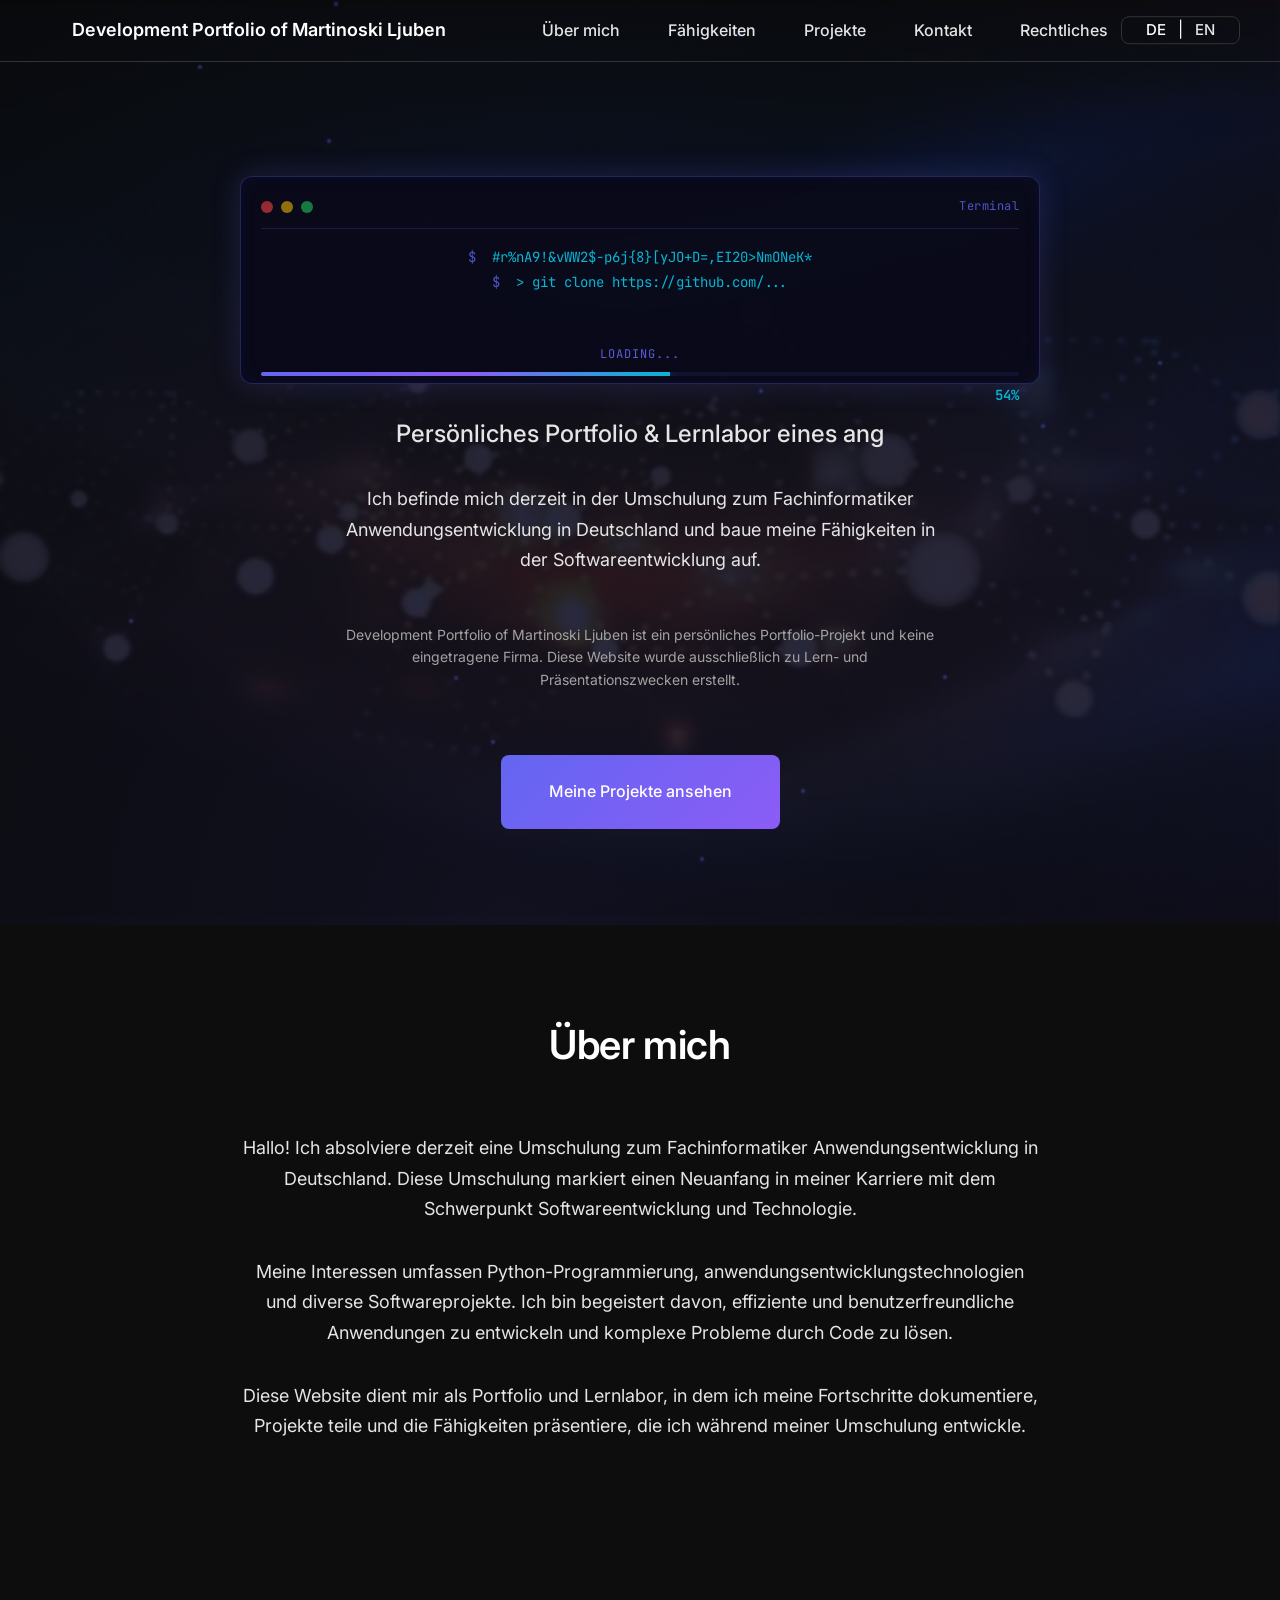
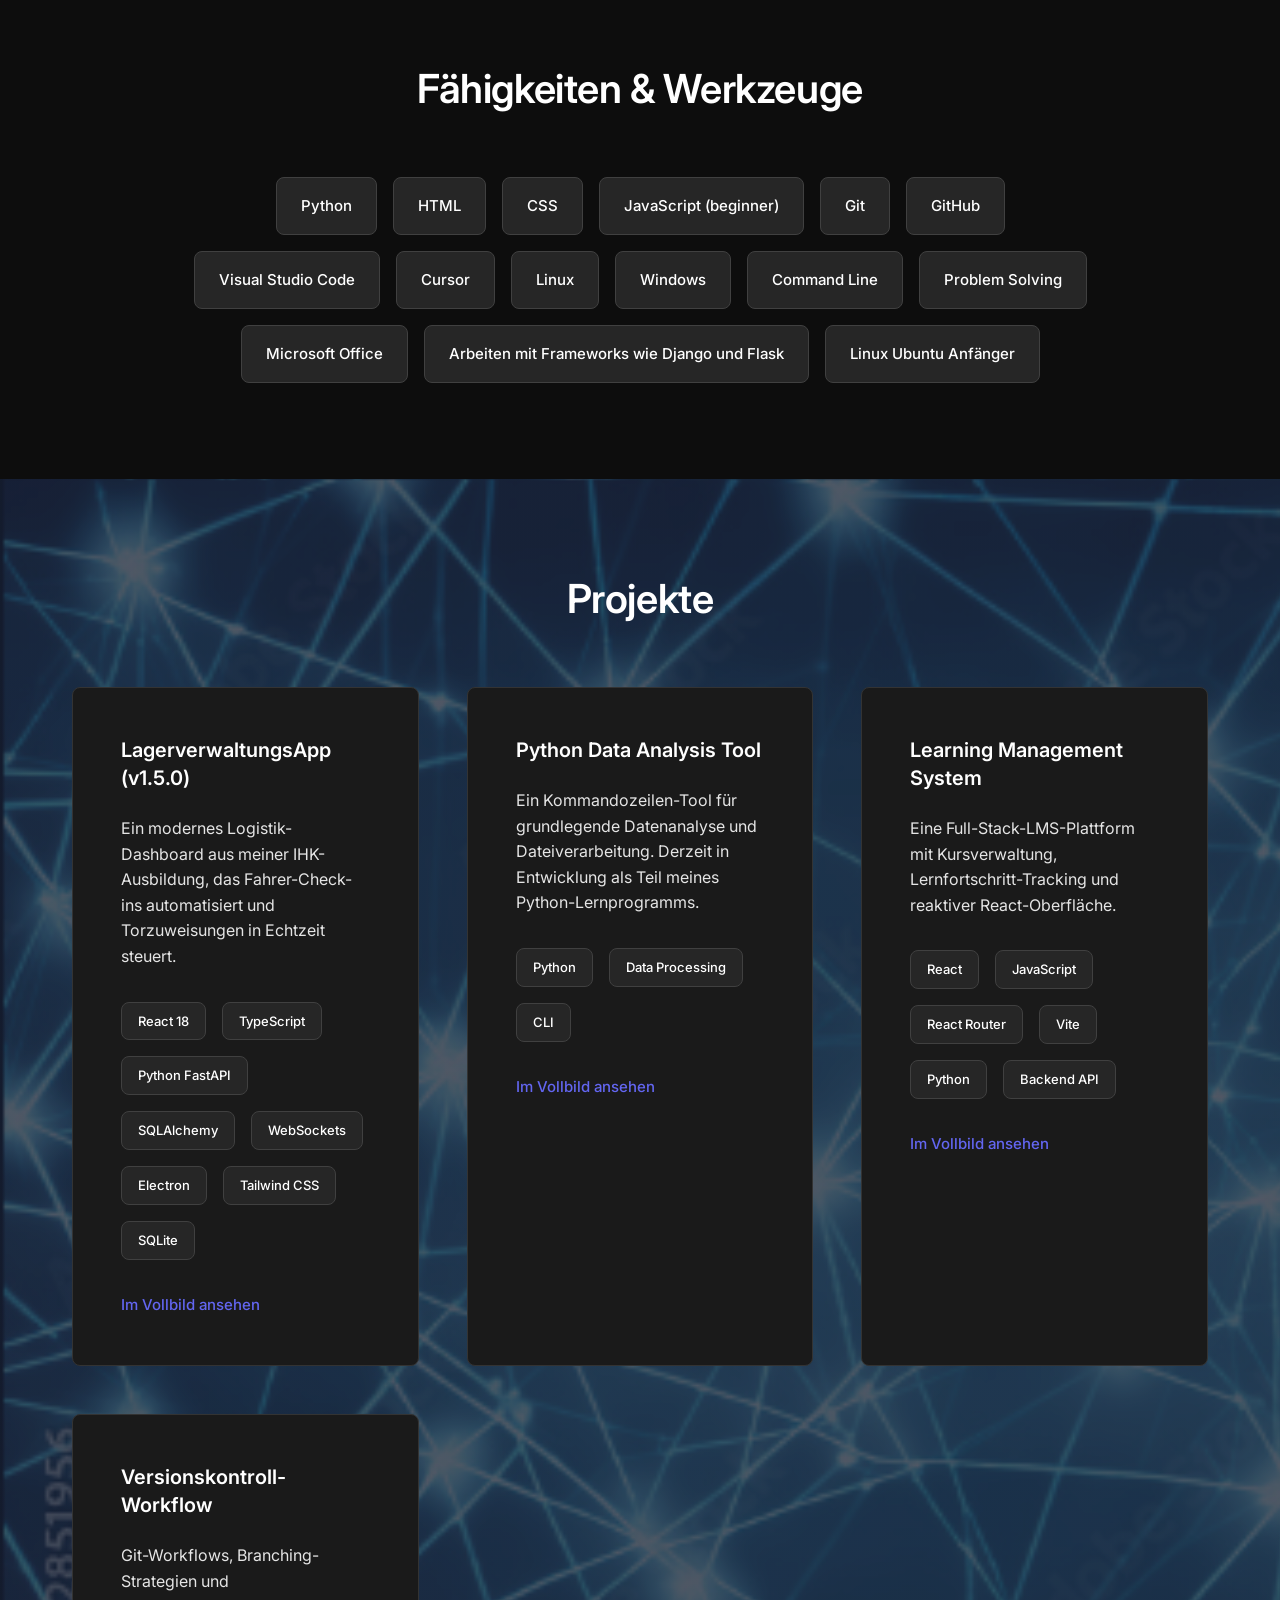
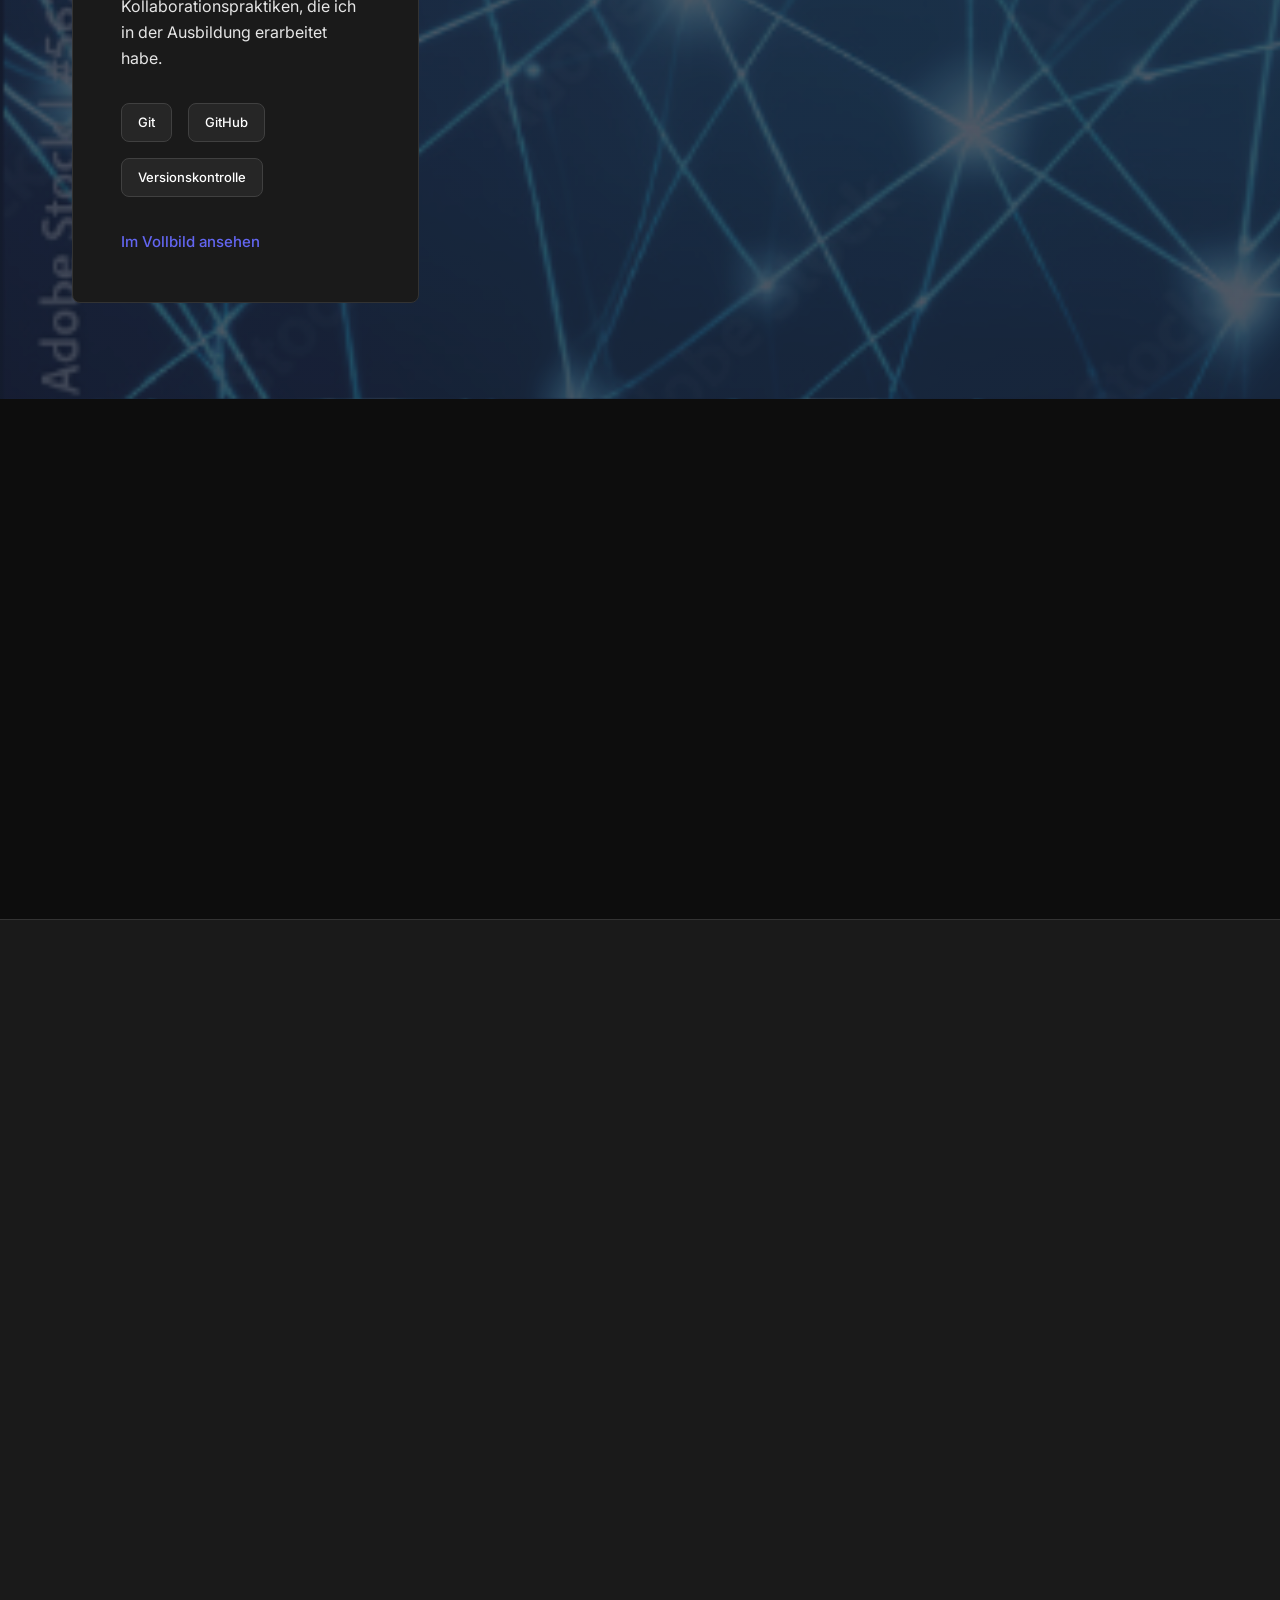
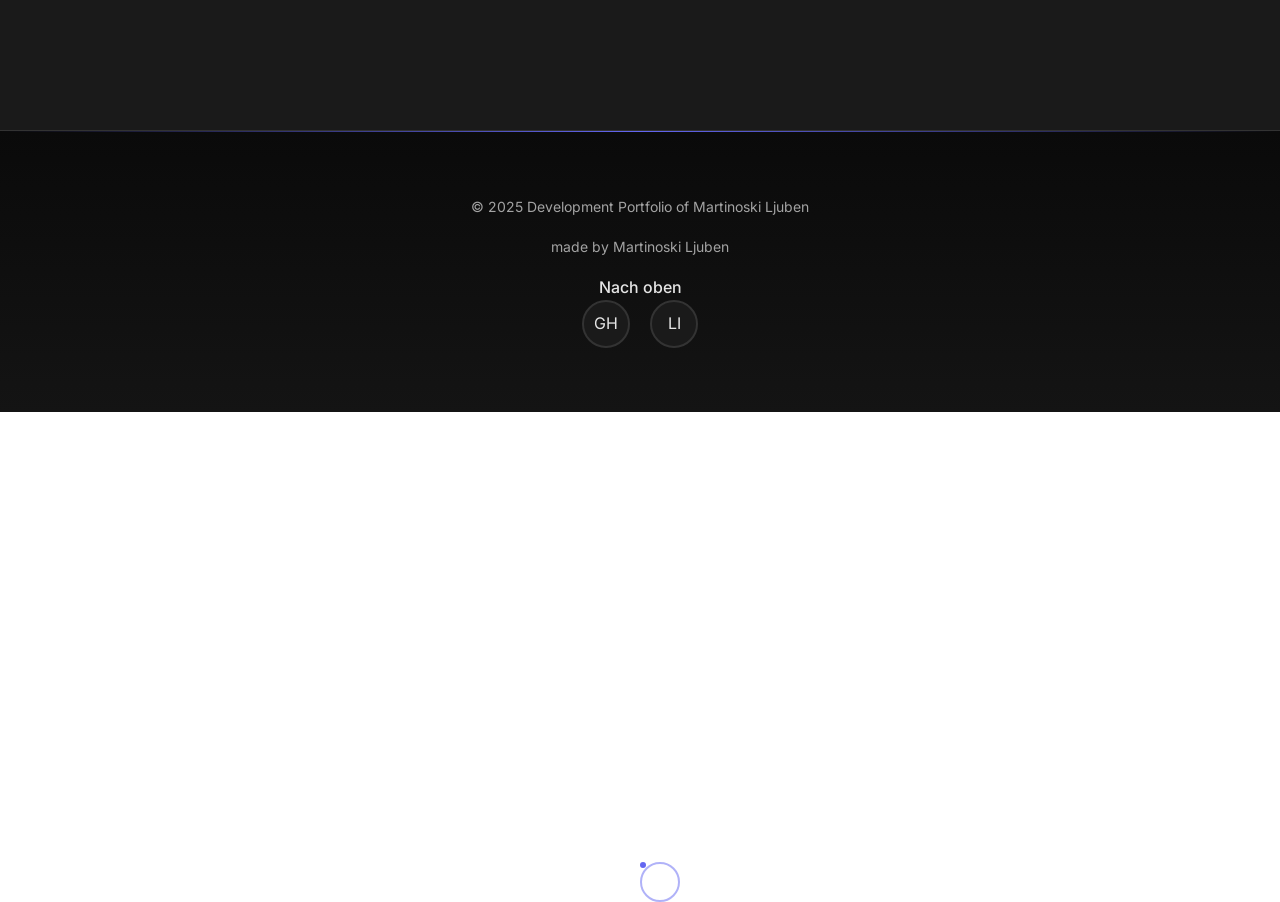
==== index.html @ 200f0906 "hacking anuimation" ====
<!DOCTYPE html>
<html lang="de">
<head>
    <meta charset="UTF-8">
    <meta name="viewport" content="width=device-width, initial-scale=1.0, maximum-scale=5.0, user-scalable=yes">
    <meta name="mobile-web-app-capable" content="yes">
    <meta name="apple-mobile-web-app-capable" content="yes">
    <meta name="apple-mobile-web-app-status-bar-style" content="black-translucent">
    <meta name="theme-color" content="#0d0d0d">
    <title>AnwendungsEntwicklung von lRam</title>
    <!-- Google Fonts -->
    <link rel="preconnect" href="https://fonts.googleapis.com">
    <link rel="preconnect" href="https://fonts.gstatic.com" crossorigin>
    <link href="https://fonts.googleapis.com/css2?family=Inter:wght@400;500;600;700&family=JetBrains+Mono:wght@400;500;600;700&display=swap" rel="stylesheet">
    <!-- Prism.js for syntax highlighting -->
    <link rel="stylesheet" href="https://cdnjs.cloudflare.com/ajax/libs/prism/1.29.0/themes/prism-tomorrow.min.css">
    <link rel="stylesheet" href="styles.css">
    <link rel="preload" href="assets/hero-bg.jpg.png" as="image">
    <link rel="dns-prefetch" href="//github.com">
</head>
<body>
    <div class="page-loader">
        <div class="loader-content">
            <div class="loader-spinner"></div>
            <p>Loading...</p>
        </div>
    </div>

    <header>
        <nav class="navbar">
            <div class="nav-container">
                <a href="#hero" class="nav-logo">Development Portfolio of Martinoski Ljuben</a>
                <div class="nav-right">
                    <div class="lang-toggle">
                        <span class="lang-link active">DE</span> |
                        <a href="index-en.html" class="lang-link">EN</a>
                    </div>
                </div>
                <ul class="nav-menu">
                    <li><a href="#about">Über mich</a></li>
                    <li><a href="#skills">Fähigkeiten</a></li>
                    <li><a href="#projects">Projekte</a></li>
                    <li><a href="#contact">Kontakt</a></li>
                    <li><a href="#privacy">Rechtliches</a></li>
                </ul>
            </div>
        </nav>
    </header>

    <main>
        <!-- Hero section start -->
        <section id="hero" class="hero">
            <div class="hero-container">
                <div class="hero-content">
                    <div class="hero-title-wrapper">
                        <div class="terminal-overlay">
                            <div class="terminal-header">
                                <span class="terminal-dot"></span>
                                <span class="terminal-dot"></span>
                                <span class="terminal-dot"></span>
                                <span class="terminal-title">Terminal</span>
                            </div>
                            <div class="terminal-content">
                                <div class="terminal-line"></div>
                                <div class="terminal-line"></div>
                                <div class="terminal-line"></div>
                            </div>
                            <div class="terminal-progress">
                                <div class="progress-label">Loading...</div>
                                <div class="progress-bar">
                                    <div class="progress-fill"></div>
                                </div>
                                <div class="progress-percent">0%</div>
                            </div>
                        </div>
                        <h1 class="hero-title">Anwendungsentwicklung von lRam</h1>
                    </div>
                    <p class="hero-subtitle">Persönliches Portfolio & Lernlabor eines angehenden Softwareentwicklers</p>
                    <p class="hero-description">
                        Ich befinde mich derzeit in der Umschulung zum Fachinformatiker Anwendungsentwicklung in Deutschland
                        und baue meine Fähigkeiten in der Softwareentwicklung auf.
                    </p>
                    <p class="hero-disclaimer">Development Portfolio of Martinoski Ljuben ist ein persönliches Portfolio-Projekt und keine eingetragene Firma. Diese Website wurde ausschließlich zu Lern- und Präsentationszwecken erstellt.</p>
                    <div class="hero-actions">
                        <a href="#projects" class="hero-button hero-button-primary">Meine Projekte ansehen</a>
                    </div>
                </div>
            </div>
        </section>
        <!-- Hero section end -->

        <!-- About section start -->
        <section id="about" class="section animate-on-scroll">
            <div class="container">
                <h2 class="section-title">Über mich</h2>
                <div class="about-content">
                    <p>
                        Hallo! Ich absolviere derzeit eine Umschulung zum Fachinformatiker Anwendungsentwicklung in Deutschland. Diese Umschulung markiert einen Neuanfang in meiner Karriere mit dem Schwerpunkt Softwareentwicklung und Technologie.
                    </p>
                    <p>
                        Meine Interessen umfassen Python-Programmierung, anwendungsentwicklungstechnologien und diverse Softwareprojekte. Ich bin begeistert davon, effiziente und benutzerfreundliche Anwendungen zu entwickeln und komplexe Probleme durch Code zu lösen.
                    </p>
                    <p>
                        Diese Website dient mir als Portfolio und Lernlabor, in dem ich meine Fortschritte dokumentiere, Projekte teile und die Fähigkeiten präsentiere, die ich während meiner Umschulung entwickle.
                    </p>
                </div>
            </div>
        </section>
        <!-- About section end -->

        <!-- Skills section start -->
        <section id="skills" class="section animate-on-scroll">
            <div class="container">
                <h2 class="section-title">Fähigkeiten & Werkzeuge</h2>
                <div class="skills-grid stagger-children">
                    <span class="skill-tag">Python</span>
                    <span class="skill-tag">HTML</span>
                    <span class="skill-tag">CSS</span>
                    <span class="skill-tag">JavaScript (beginner)</span>
                    <span class="skill-tag">Git</span>
                    <span class="skill-tag">GitHub</span>
                    <span class="skill-tag">Visual Studio Code</span>
                    <span class="skill-tag">Cursor</span>
                    <span class="skill-tag">Linux</span>
                    <span class="skill-tag">Windows</span>
                    <span class="skill-tag">Command Line</span>
                    <span class="skill-tag">Problem Solving</span>
                    <span class="skill-tag">Microsoft Office</span>
                    <span class="skill-tag">Arbeiten mit Frameworks wie Django und Flask</span>
                    <span class="skill-tag">Linux Ubuntu Anfänger</span>
                 </div>
            </div>
        </section>
        <!-- Skills section end -->

        <!-- Projects section start -->
        <section id="projects" class="section animate-on-scroll">
            <div class="container">
                <h2 class="section-title">Projekte</h2>
                <div class="projects-grid stagger-children">
                    <div class="project-card" data-modal-target="warehouse-modal">
                        <h3 class="project-title">LagerverwaltungsApp (v1.5.0)</h3>
                        <p class="project-description">
                            Ein modernes Logistik-Dashboard aus meiner IHK-Ausbildung, das Fahrer-Check-ins automatisiert und Torzuweisungen in Echtzeit steuert.
                        </p>
                        <div class="project-tags">
                            <span class="project-tag">React 18</span>
                            <span class="project-tag">TypeScript</span>
                            <span class="project-tag">Python FastAPI</span>
                            <span class="project-tag">SQLAlchemy</span>
                            <span class="project-tag">WebSockets</span>
                            <span class="project-tag">Electron</span>
                            <span class="project-tag">Tailwind CSS</span>
                            <span class="project-tag">SQLite</span>
                        </div>
                        <a href="#" class="project-link">Im Vollbild ansehen</a>
                    </div>

                    <div class="project-card" data-modal-target="python-data-analysis-tool-modal">
                        <h3 class="project-title">Python Data Analysis Tool</h3>
                        <p class="project-description">
                            Ein Kommandozeilen-Tool für grundlegende Datenanalyse und Dateiverarbeitung. Derzeit in Entwicklung
                            als Teil meines Python-Lernprogramms.
                        </p>
                        <div class="project-tags">
                            <span class="project-tag">Python</span>
                            <span class="project-tag">Data Processing</span>
                            <span class="project-tag">CLI</span>
                        </div>
                        <a href="#" class="project-link">Im Vollbild ansehen</a>
                    </div>

                    <div class="project-card" data-modal-target="lms-modal">
                        <h3 class="project-title">Learning Management System</h3>
                        <p class="project-description">
                            Eine Full-Stack-LMS-Plattform mit Kursverwaltung, Lernfortschritt-Tracking und reaktiver React-Oberfläche.
                        </p>
                        <div class="project-tags">
                            <span class="project-tag">React</span>
                            <span class="project-tag">JavaScript</span>
                            <span class="project-tag">React Router</span>
                            <span class="project-tag">Vite</span>
                            <span class="project-tag">Python</span>
                            <span class="project-tag">Backend API</span>
                        </div>
                        <a href="#" class="project-link">Im Vollbild ansehen</a>
                    </div>

                    <div class="project-card" data-modal-target="version-control-modal">
                        <h3 class="project-title">Versionskontroll-Workflow</h3>
                        <p class="project-description">
                            Git-Workflows, Branching-Strategien und Kollaborationspraktiken, die ich in der Ausbildung erarbeitet habe.
                        </p>
                        <div class="project-tags">
                            <span class="project-tag">Git</span>
                            <span class="project-tag">GitHub</span>
                            <span class="project-tag">Versionskontrolle</span>
                        </div>
                        <a href="#" class="project-link">Im Vollbild ansehen</a>
                    </div>

                    <!-- COPY THIS BLOCK to add more projects -->
                    <!--
                    <div class="project-card" data-modal-target="[modal-id]">
                        <h3 class="project-title">[Project Name]</h3>
                        <p class="project-description">
                            [Project description - 2-3 sentences about what it does and technologies used]
                        </p>
                        <div class="project-tags">
                            <span class="project-tag">[Tech 1]</span>
                            <span class="project-tag">[Tech 2]</span>
                            <span class="project-tag">[Tech 3]</span>
                        </div>
                        <a href="#" class="project-link">Im Vollbild ansehen</a>
                    </div>
                    -->
            </div>
        </section>
        <!-- Projects section end -->

        <!-- Contact section start -->
        <section id="contact" class="section animate-on-scroll">
            <div class="container">
                <h2 class="section-title">Kontakt</h2>
                <div class="contact-content">
                    <p>Wenn Sie sich vernetzen möchten, zögern Sie nicht, Kontakt aufzunehmen. Ich bin immer daran interessiert, von anderen zu lernen und Wissen zu teilen.</p>
                    <div class="contact-links">
                        <a href="mailto:lRam.software.novum-initium@outlook.de" class="contact-link">E-Mail</a>
                        <span class="contact-link">LinkedIn (bald verfügbar)</span>
                        <a href="https://github.com/ljuben-martinoski" class="contact-link" target="_blank" rel="noopener noreferrer">GitHub</a>
                    </div>
                </div>
            </div>
        </section>
        <!-- Contact section end -->

        <!-- Privacy Notice section start -->
        <section id="privacy" class="section privacy-section animate-on-scroll">
            <div class="container">
                <h2 class="section-title">Datenschutz & Rechtliches</h2>
                <div class="privacy-content">
                    <div class="privacy-notice">
                        <p>
                            <strong>Diese Website ist rein privat und dient ausschließlich Bildungs- und Portfoliuzwecken.</strong>
                        </p>
                        <p>
                            Ich befinde mich in der Umschulung zum Fachinformatiker Anwendungsentwicklung und stelle hier
                            meine Lernfortschritte und Projekte vor. Es werden keine gewerblichen Dienstleistungen angeboten,
                            keine entgeltlichen Verträge geschlossen und keine kommerziellen Aktivitäten durchgeführt.
                        </p>
                        <p>
                            <strong>Kontakt:</strong> Bei Fragen oder Interesse an einem Austausch erreichen Sie mich per E-Mail:
                            <a href="mailto:lRam.software.novum-initium@outlook.de">lRam.software.novum-initium@outlook.de</a>
                        </p>
                        <p>
                            <em>Diese Website ist ein privates, nicht-kommerzielles Portfolio, 
                                das im Rahmen meiner Umschulung zum IT-Spezialisten für Anwendungsentwicklung entstanden ist. 
                                Sie bietet keine kostenpflichtigen Dienstleistungen oder kommerzielle Aktivitäten an.</em>
                        </p>
                    </div>
                </div>
            </div>
        </section>
        <!-- Privacy Notice section end -->
    </main>

    <footer class="footer">
        <div class="container">
            <p>&copy; 2025 Development Portfolio of Martinoski Ljuben</p>
            <p>made by Martinoski Ljuben</p>
            <a href="#hero" class="footer-link">Nach oben</a>
            <div class="footer-social">
                <a href="https://github.com/ljuben-martinoski" class="social-icon" target="_blank" rel="noopener noreferrer">GH</a>
                <span class="social-icon">LI</span>
            </div>
        </div>
    </footer>

    <!-- Project Modal -->
    <div id="lms-modal" class="project-modal">
        <div class="modal-overlay" onclick="closeProjectModal('lms-modal')" ontouchstart="" style="touch-action: manipulation;"></div>
        <div class="modal-content">
            <button class="modal-close" onclick="closeProjectModal('lms-modal')">&times;</button>
            <div class="modal-body">
                <div class="modal-info">
                    <h2 class="modal-title">Learning Management System</h2>
                    <p class="modal-subtitle">
                        Vollständige LMS-Webanwendung mit sicherer Authentifizierung, Kursverwaltung und Lernfortschritts-Tracking.
                    </p>
                    <div class="modal-section">
                        <h4 class="modal-section-title">Funktionen</h4>
                        <ul class="modal-list">
                            <li>Sichere Registrierung/Anmeldung und Rollen für Lernende & Lehrkräfte</li>
                            <li>Kurs- und Lektionenverwaltung mit Upload von PDFs & Videos</li>
                            <li>Lernfortschritt, Notenübersicht und Profil-Einstellungen</li>
                        </ul>
                    </div>
                    <div class="modal-section">
                        <h4 class="modal-section-title">Technologie-Stack</h4>
                        <ul class="modal-list">
                            <li>Frontend: React + Vite, React Router</li>
                            <li>Backend: Python Flask API mit SQLite</li>
                            <li>Lokale Entwicklung: Frontend auf Port 5173, Backend auf Port 8000</li>
                        </ul>
                    </div>
                    <div class="modal-section">
                        <h4 class="modal-section-title">Stärken</h4>
                        <ul class="modal-list">
                            <li>Klare Trennung von Frontend/Backend für einfaches Debugging</li>
                            <li>Auth-Flow mit Login, Rollen, Profilbearbeitung</li>
                            <li>Responsives UI für Desktop und Tablet</li>
                        </ul>
                    </div>
                    <div class="modal-pills">
                        <span class="project-tag">React</span>
                        <span class="project-tag">JavaScript</span>
                        <span class="project-tag">React Router</span>
                        <span class="project-tag">Vite</span>
                        <span class="project-tag">Python</span>
                        <span class="project-tag">Backend API</span>
                    </div>
                </div>
                <div class="modal-media">
                    <div class="project-gallery" id="lms-gallery">
                        <img src="assets/lms/dashboard.png" alt="LMS Dashboard" onclick="openImageLightbox(this.src, this.alt)" onerror="handleImageError(this)" title="Dashboard mit Willkommensnachricht und Kursübersicht - Klicken zum Vergrößern">
                        <img src="assets/lms/explore-courses.png" alt="Kurse erkunden" onclick="openImageLightbox(this.src, this.alt)" onerror="handleImageError(this)" title="Kurse erkunden Seite mit Filter- und Suchfunktion - Klicken zum Vergrößern">
                        <img src="assets/lms/profile-settings.png" alt="Profil & Einstellungen" onclick="openImageLightbox(this.src, this.alt)" onerror="handleImageError(this)" title="Profil und Einstellungen Seite - Klicken zum Vergrößern">
                        <img src="assets/lms/grades.png" alt="Meine Noten" onclick="openImageLightbox(this.src, this.alt)" onerror="handleImageError(this)" title="Notenübersicht mit Gesamtdurchschnitt und detaillierter Tabelle - Klicken zum Vergrößern">
                        <img src="assets/lms/user-profile.png" alt="Benutzerprofil" onclick="openImageLightbox(this.src, this.alt)" onerror="handleImageError(this)" title="Benutzerprofil Bearbeitung - Klicken zum Vergrößern">
                        <img src="assets/lms/package-json.png" alt="Package.json" onclick="openImageLightbox(this.src, this.alt)" onerror="handleImageError(this)" title="Projekt-Konfiguration mit React und Vite - Klicken zum Vergrößern">
                        <img src="assets/lms/python-auth.png" alt="Python Authentifizierung" onclick="openImageLightbox(this.src, this.alt)" onerror="handleImageError(this)" title="Backend Authentifizierungs-Code - Klicken zum Vergrößern">
                    </div>
                    <div class="image-error-message" id="image-error-msg" style="display: none;">
                        <p><strong>Hinweis: Bilder werden geladen...</strong></p>
                        <p>Stellen Sie sicher, dass die Bilder im Ordner <code>assets/lms/</code> vorhanden sind:</p>
                        <ul style="list-style: none; padding: 0; margin-top: 1rem;">
                            <li>• dashboard.png</li>
                            <li>• explore-courses.png</li>
                            <li>• profile-settings.png</li>
                            <li>• grades.png</li>
                            <li>• user-profile.png</li>
                            <li>• package-json.png</li>
                            <li>• python-auth.png</li>
                        </ul>
                    </div>
                </div>
            </div>
        </div>
    </div>

    <!-- Warehouse Management System Modal -->
    <div id="warehouse-modal" class="project-modal">
        <div class="modal-overlay" onclick="closeProjectModal('warehouse-modal')" ontouchstart="" style="touch-action: manipulation;"></div>
        <div class="modal-content">
            <button class="modal-close" onclick="closeProjectModal('warehouse-modal')">&times;</button>
            <div class="modal-body">
                <div class="modal-info">
                    <h2 class="modal-title">LagerverwaltungsApp (v1.5.0)</h2>
                    <p class="modal-subtitle">
                        Echtzeit-Torverwaltung für Lager mit Fahrer-Self-Service-Portal und Operator-Dashboard.
                    </p>
                    <div class="modal-section">
                        <h4 class="modal-section-title">Hauptfunktionen</h4>
                        <ul class="modal-list">
                            <li>Fahrerportal für Check-ins (mehrsprachig, Referenznummern)</li>
                            <li>Live-Dashboard mit Drag-and-Drop-Torzuweisung</li>
                            <li>Automatische Torvergabe und Status-Tracking</li>
                            <li>Strenge Validierung reduziert Eingabefehler</li>
                        </ul>
                    </div>
                    <div class="modal-section">
                        <h4 class="modal-section-title">Technischer Stack</h4>
                        <ul class="modal-list">
                            <li>Backend: Python FastAPI, SQLAlchemy, WebSockets, SQLite</li>
                            <li>Frontend: React 18 + TypeScript + Vite, Tailwind CSS, Zustand</li>
                            <li>Desktop: Electron-Wrapper für portable Windows Builds</li>
                        </ul>
                    </div>
                    <div class="modal-section">
                        <h4 class="modal-section-title">Ergebnisse</h4>
                        <ul class="modal-list">
                            <li>Check-in-Zeit von 2–3 Minuten auf &lt;1 Minute reduziert</li>
                            <li>DSGVO-konform mit minimaler Datenspeicherung</li>
                            <li>Offline-fähige lokale Bereitstellung, kein Cloud-Zwang</li>
                            <li>Einsatzbereit und braucht noch testing ins Feld</li>
                        </ul>
                    </div>
                    <div class="modal-pills">
                        <span class="project-tag">React 18</span>
                        <span class="project-tag">TypeScript</span>
                        <span class="project-tag">Python FastAPI</span>
                        <span class="project-tag">SQLAlchemy</span>
                        <span class="project-tag">WebSockets</span>
                        <span class="project-tag">Electron</span>
                        <span class="project-tag">Tailwind CSS</span>
                        <span class="project-tag">SQLite</span>
                    </div>
                </div>
                <div class="modal-media">
                    <div class="project-gallery" id="warehouse-gallery">
                        <img src="assets/warehouse/backend-main.png" alt="Backend Main" onclick="openImageLightbox(this.src, this.alt)" onerror="handleImageError(this)" title="Backend-Hauptansicht mit FastAPI und SQLAlchemy - Klicken zum Vergrößern">
                        <img src="assets/warehouse/driver-portal.png" alt="Fahrer-Self-Service-Portal" onclick="openImageLightbox(this.src, this.alt)" onerror="handleImageError(this)" title="Mehrsprachiges Fahrer-Portal für Check-ins - Klicken zum Vergrößern">
                        <img src="assets/warehouse/service-worker.png" alt="Service Worker" onclick="openImageLightbox(this.src, this.alt)" onerror="handleImageError(this)" title="Offline-fähiger Service Worker für lokale Bereitstellung - Klicken zum Vergrößern">
                    </div>
                    <div class="image-error-message" id="warehouse-error-msg" style="display: none;">
                        <p><strong>Hinweis: Bilder werden geladen...</strong></p>
                        <p>Stellen Sie sicher, dass die Bilder im Ordner <code>assets/warehouse/</code> vorhanden sind:</p>
                        <ul style="list-style: none; padding: 0; margin-top: 1rem;">
                            <li>• backend-main.png</li>
                            <li>• driver-portal.png</li>
                            <li>• service-worker.png</li>
                        </ul>
                    </div>
                </div>
            </div>
        </div>
    </div>

    <!-- Python Data Analysis Tool Modal -->
    <div id="python-data-analysis-tool-modal" class="project-modal">
        <div class="modal-overlay" onclick="closeProjectModal('python-data-analysis-tool-modal')" ontouchstart=""></div>
        <div class="modal-content">
            <button class="modal-close" onclick="closeProjectModal('python-data-analysis-tool-modal')">&times;</button>
            <h2 class="modal-title">Python Data Analysis Tool</h2>
            <div class="coming-soon-content">
                <div style="text-align: center; padding: 3rem 1rem;">
                    <div style="font-size: 4rem; margin-bottom: 1rem;">🚀</div>
                    <h3 style="color: var(--text-primary); margin-bottom: 1rem;">Demnächst verfügbar!</h3>
                    <p style="color: var(--text-secondary); font-size: 1.1rem; line-height: 1.6;">
                        Dieses Projekt befindet sich derzeit in Entwicklung im Rahmen meines Python-Lernprogramms.
                        Schauen Sie bald wieder vorbei für Updates und Demos!
                    </p>
                </div>
            </div>
        </div>
    </div>

    <!-- Version Control Workflow Modal -->
    <div id="version-control-modal" class="project-modal">
        <div class="modal-overlay" onclick="closeProjectModal('version-control-modal')" ontouchstart=""></div>
        <div class="modal-content">
            <button class="modal-close" onclick="closeProjectModal('version-control-modal')">&times;</button>
            <h2 class="modal-title">Versionskontroll-Workflow</h2>
            <div class="coming-soon-content">
                <div style="text-align: center; padding: 3rem 1rem;">
                    <div style="font-size: 4rem; margin-bottom: 1rem;">📋</div>
                    <h3 style="color: var(--text-primary); margin-bottom: 1rem;">Demnächst verfügbar!</h3>
                    <p style="color: var(--text-secondary); font-size: 1.1rem; line-height: 1.6;">
                        Dokumentation und Beispiele von Git-Workflows, Branching-Strategien und Kollaborationspraktiken,
                        die während der Softwareentwicklungs-Schulung erlernt wurden. Demnächst verfügbar!
                    </p>
                </div>
            </div>
        </div>
    </div>

    <!-- Image Lightbox Modal -->
    <div id="image-lightbox" class="image-lightbox">
        <div class="lightbox-overlay" onclick="closeImageLightbox()" ontouchstart="" style="touch-action: manipulation;"></div>
        <div class="lightbox-content">
            <button class="lightbox-close" onclick="closeImageLightbox()">&times;</button>
            <img id="lightbox-image" src="" alt="">
            <p id="lightbox-caption" class="lightbox-caption"></p>
        </div>
    </div>

    <script>
        // Handle image loading errors
        function handleImageError(img) {
            const errorText = document.createElement('div');
            errorText.textContent = 'Bild nicht gefunden: ' + img.src.split('/').pop();
            errorText.style.color = 'var(--text-muted)';
            errorText.style.minHeight = '200px';
            errorText.style.display = 'flex';
            errorText.style.alignItems = 'center';
            errorText.style.justifyContent = 'center';
            errorText.style.background = 'var(--background-panel)';
            errorText.style.border = '2px dashed rgba(37, 99, 235, 0.5)';
            errorText.style.borderRadius = 'var(--border-radius)';
            errorText.style.padding = '2rem';
            errorText.style.fontSize = '0.9rem';
            img.parentNode.replaceChild(errorText, img);
            
            // Show error message if all images fail
            checkAllImages();
        }
        
        function checkAllImages() {
            // Check LMS gallery
            const lmsGallery = document.getElementById('lms-gallery');
            if (lmsGallery) {
                const lmsImages = lmsGallery.querySelectorAll('img');
                const lmsErrorElements = lmsGallery.querySelectorAll('div[style*="Bild nicht gefunden"]');
                if (lmsImages.length === 0 && lmsErrorElements.length > 0) {
                    const errorMsg = document.getElementById('image-error-msg');
                    if (errorMsg) {
                        errorMsg.style.display = 'block';
                    }
                }
            }

            // Check Warehouse gallery
            const warehouseGallery = document.getElementById('warehouse-gallery');
            if (warehouseGallery) {
                const warehouseImages = warehouseGallery.querySelectorAll('img');
                const warehouseErrorElements = warehouseGallery.querySelectorAll('div[style*="Bild nicht gefunden"]');
                if (warehouseImages.length === 0 && warehouseErrorElements.length > 0) {
                    const errorMsg = document.getElementById('warehouse-error-msg');
                    if (errorMsg) {
                        errorMsg.style.display = 'block';
                    }
                }
            }
        }

        function openProjectModal(modalId, evt) {
            const modal = document.getElementById(modalId);
            if (modal) {
                if (evt) {
                    evt.preventDefault();
                    evt.stopPropagation();
                }

                // Store page scroll position
                modal.dataset.scrollY = window.scrollY;
                
                // RESET scroll BEFORE showing
                modal.scrollTop = 0;
                modal.scrollLeft = 0;

                // Prevent body scroll
                document.body.style.overflow = 'hidden';

                // Show modal
                modal.classList.add('active');
                
                // Force scroll to top immediately
                modal.scrollTop = 0;
                window.scrollTo(0, 0);
                
                // And again after a frame
                requestAnimationFrame(function() {
                    modal.scrollTop = 0;
                });

                setTimeout(checkAllImages, 100);
            }
            return false;
        }

        function closeProjectModal(modalId) {
            const modal = document.getElementById(modalId);
            if (modal) {
                modal.classList.remove('active');
                
                // Restore body scroll
                document.body.style.overflow = '';
                
                // Restore scroll position
                const scrollY = modal.dataset.scrollY || 0;
                window.scrollTo(0, parseInt(scrollY));
            }
        }

        // Close modal on ESC key
        document.addEventListener('keydown', function(e) {
            if (e.key === 'Escape') {
                const activeModal = document.querySelector('.project-modal.active');
                if (activeModal) {
                    closeProjectModal(activeModal.id);
                }
                // Also close lightbox if open
                const lightbox = document.getElementById('image-lightbox');
                if (lightbox && lightbox.classList.contains('active')) {
                    closeImageLightbox();
                }
            }
        }, { passive: true });

        // Image Lightbox functions
        function openImageLightbox(imageSrc, imageAlt) {
            const lightbox = document.getElementById('image-lightbox');
            const lightboxImage = document.getElementById('lightbox-image');
            const lightboxCaption = document.getElementById('lightbox-caption');
            
            if (lightbox && lightboxImage && lightboxCaption) {
                lightboxImage.src = imageSrc;
                lightboxCaption.textContent = imageAlt;
                lightbox.classList.add('active');
                document.body.style.overflow = 'hidden';
            }
        }

        function closeImageLightbox() {
            const lightbox = document.getElementById('image-lightbox');
            if (lightbox) {
                lightbox.classList.remove('active');
                document.body.style.overflow = 'auto';
            }
        }

        // Project description expand/collapse functionality
        function toggleProjectDescription(elementId, button) {
            const expandedContent = document.getElementById(elementId);
            const expandText = button.querySelector('.expand-text');

            if (expandedContent) {
            if (expandedContent.classList.contains('expanded')) {
                expandedContent.classList.remove('expanded');
                expandText.textContent = expandText.textContent.startsWith('more') ? 'more' : 'mehr';
            } else {
                expandedContent.classList.add('expanded');
                expandText.textContent = expandText.textContent.startsWith('more') ? 'less' : 'weniger';
                }
            }
        }

        // Make each project card open its modal in Vollbild
        function initProjectCardModals() {
            const cards = document.querySelectorAll('.project-card[data-modal-target]');

            cards.forEach((card) => {
                const modalId = card.getAttribute('data-modal-target');
                if (!modalId) return;

                // Full card click
                card.addEventListener('click', (evt) => {
                    const interactive = evt.target.closest('button');
                    if (interactive) return; // allow future buttons to work without opening modal
                    openProjectModal(modalId, evt);
                });

                // Dedicated link inside the card
                const link = card.querySelector('.project-link');
                if (link) {
                    link.addEventListener('click', (evt) => {
                        openProjectModal(modalId, evt);
                    });
                }
            });
        }

        document.addEventListener('DOMContentLoaded', initProjectCardModals);
    </script>
    <script src="https://cdnjs.cloudflare.com/ajax/libs/prism/1.29.0/prism.min.js"></script>
    <script src="https://cdnjs.cloudflare.com/ajax/libs/prism/1.29.0/components/prism-python.min.js"></script>
    <script src="https://cdnjs.cloudflare.com/ajax/libs/prism/1.29.0/components/prism-javascript.min.js"></script>
    <script src="https://cdnjs.cloudflare.com/ajax/libs/prism/1.29.0/components/prism-jsx.min.js"></script>
    <script src="animations.js"></script>
</body>
</html>
---- styles.css ----
/* CSS Variables - Minimalist Dark Theme */
:root {
    /* Backgrounds - Dark Grayscale */
    --bg-primary: #0d0d0d;
    --bg-secondary: #1a1a1a;
    --bg-tertiary: #262626;
    --bg-elevated: #2a2a2a;
    
    /* Text Colors - High Contrast */
    --text-primary: #ffffff;
    --text-secondary: #e5e5e5;
    --text-tertiary: #a3a3a3;
    --text-muted: #737373;
    
    /* Borders - Subtle Grays */
    --border-subtle: #333333;
    --border-default: #404040;
    --border-strong: #525252;
    
    /* Accent Color - Single Purple (Use Sparingly) */
    --accent-primary: #6366f1;
    --accent-primary-hover: #5558e3;
    --accent-success: #10b981;
    
    /* Legacy Aliases for Compatibility */
    --background-dark: var(--bg-primary);
    --background-card: var(--bg-secondary);
    --background-panel: var(--bg-tertiary);
    --background-darker: var(--bg-primary);
    --text-light: var(--text-primary);
    
    /* Spacing System - 8px Base Unit */
    --space-1: 8px;
    --space-2: 16px;
    --space-3: 24px;
    --space-4: 32px;
    --space-6: 48px;
    --space-8: 64px;
    --space-12: 96px;
    
    /* Legacy Spacing (for gradual migration) */
    --spacing-sm: var(--space-2);
    --spacing-md: var(--space-4);
    --spacing-lg: var(--space-6);
    --spacing-xl: var(--space-8);
    
    /* Border & Layout */
    --border-radius: 8px;
    --max-width: 1200px;
    
    /* Transitions - Fast & Subtle */
    --transition-fast: 0.2s ease;
    --transition-normal: 0.3s ease;
    --transition-slow: 0.5s ease;
}

/* Reset and base styles */
* {
    margin: 0;
    padding: 0;
    box-sizing: border-box;
}

/* Mobile-first touch optimizations */
* {
    -webkit-tap-highlight-color: rgba(0, 0, 0, 0);
    -webkit-touch-callout: none;
    -webkit-user-select: none;
    -khtml-user-select: none;
    -moz-user-select: none;
    -ms-user-select: none;
    user-select: none;
}

/* Re-enable text selection for content */
p, h1, h2, h3, h4, h5, h6, span, div {
    -webkit-user-select: text;
    -khtml-user-select: text;
    -moz-user-select: text;
    -ms-user-select: text;
    user-select: text;
}

@font-face {
    font-family: 'system';
    src: local('system-ui'), local('-apple-system'), local('BlinkMacSystemFont'), local('Segoe UI'), local('Roboto');
    font-display: swap;
}

body {
    font-family: 'Inter', 'system', 'SF Pro Display', 'Segoe UI', 'Roboto', 'Oxygen', 'Ubuntu', 'Cantarell', sans-serif;
    line-height: 1.6;
    color: var(--text-primary);
    background-color: var(--bg-primary);
    contain: layout style;
    min-height: 100vh;
    -webkit-font-smoothing: antialiased;
    -moz-osx-font-smoothing: grayscale;
}

img {
    max-width: 100%;
    height: auto;
    loading: lazy;
}

img[loading="lazy"] {
    opacity: 0;
    transition: opacity 0.3s ease;
}

img[loading="lazy"].loaded {
    opacity: 1;
}

/* Typography */
h1, h2, h3, h4, h5, h6 {
    margin-bottom: var(--space-3);
    font-family: 'Inter', sans-serif;
    font-weight: 600;
    color: var(--text-primary);
    line-height: 1.2;
}

h1 {
    font-size: clamp(3rem, 8vw, 5rem);
    font-weight: 700;
    letter-spacing: -0.02em;
    margin-bottom: var(--space-4);
}

h2 {
    font-size: clamp(2rem, 5vw, 2.5rem);
    font-weight: 600;
    letter-spacing: -0.01em;
    margin-bottom: var(--space-3);
}

h3 {
    font-size: clamp(1.5rem, 4vw, 1.875rem);
    font-weight: 600;
    margin-bottom: var(--space-2);
}

p {
    font-size: 1.125rem;
    line-height: 1.7;
    color: var(--text-secondary);
    margin-bottom: var(--space-4);
}

p {
    margin-bottom: var(--space-4);
}

/* Navigation */
.navbar {
    background: rgba(13, 13, 13, 0);
    position: fixed;
    top: 0;
    left: 0;
    right: 0;
    z-index: 1000;
    border-bottom: 1px solid var(--border-subtle);
    backdrop-filter: blur(0px);
    -webkit-backdrop-filter: blur(0px);
    transition: background 0.3s ease, backdrop-filter 0.3s ease, box-shadow var(--transition-fast), border-color 0.3s ease;
}

.navbar.scrolled {
    background: rgba(10, 10, 10, 0.85);
    backdrop-filter: blur(20px);
    -webkit-backdrop-filter: blur(20px);
    box-shadow: 0 4px 20px rgba(0, 0, 0, 0.3);
    border-bottom-color: rgba(99, 102, 241, 0.3);
}

.nav-container {
    max-width: var(--max-width);
    margin: 0 auto;
    padding: var(--space-2) var(--space-4);
    display: flex;
    justify-content: space-between;
    align-items: center;
    position: relative;
}

.nav-logo {
    color: var(--text-primary);
    text-decoration: none;
    font-weight: 600;
    font-size: 1.125rem;
    transition: opacity var(--transition-fast);
}

.nav-logo:hover {
    opacity: 0.7;
}

.nav-right {
    display: flex;
    align-items: center;
    gap: var(--space-2);
    position: absolute;
    right: 0;
    top: 50%;
    transform: translateY(-50%);
}

.lang-toggle {
    background-color: transparent;
    padding: 0 var(--space-2);
    border-radius: var(--border-radius);
    border: 1px solid var(--border-subtle);
}

.lang-link {
    color: var(--text-secondary);
    text-decoration: none;
    font-size: 0.9375rem;
    font-weight: 500;
    margin: 0 var(--space-1);
    transition: color var(--transition-fast);
}

.lang-link:hover {
    color: var(--text-primary);
}

.lang-link.active {
    color: var(--text-primary);
}

.nav-menu {
    display: flex;
    list-style: none;
    gap: var(--space-6);
    margin-right: 100px; /* Make room for language toggle */
}

.nav-menu a {
    color: var(--text-secondary);
    text-decoration: none;
    transition: color var(--transition-fast);
    position: relative;
    font-weight: 500;
}

.nav-menu a:hover {
    color: var(--text-primary);
}

.nav-menu a.active {
    color: var(--text-primary);
}

.nav-menu a.active::after {
    content: '';
    position: absolute;
    bottom: -4px;
    left: 0;
    width: 100%;
    height: 1px;
    background: var(--accent-primary);
}

.nav-menu a::after {
    content: '';
    position: absolute;
    bottom: -4px;
    left: 50%;
    width: 0;
    height: 2px;
    background: linear-gradient(90deg, #6366f1, #8b5cf6);
    transition: all 0.3s ease;
    transform: translateX(-50%);
}

.nav-menu a:hover::after {
    width: 100%;
}

/* Container */
.container {
    max-width: var(--max-width);
    margin: 0 auto;
    padding: 0 var(--space-4);
}

/* Hero section */
.hero {
    padding: var(--space-12) var(--space-4);
    padding-top: calc(var(--space-12) + 80px); /* Account for fixed navbar */
    min-height: 100vh;
    background:
        radial-gradient(circle at 20% 50%, rgba(99, 102, 241, 0.15) 0%, transparent 50%),
        radial-gradient(circle at 80% 20%, rgba(139, 92, 246, 0.15) 0%, transparent 50%),
        var(--bg-primary);
    background-size: 200% 200%;
    animation: gradientFloat 15s ease infinite;
    display: flex;
    align-items: center;
    justify-content: center;
    position: relative;
}

/* Hero network-image overlay (first provided image) */
.hero::before {
    content: '';
    position: absolute;
    inset: 0;
    background-image: url('assets/network-hero.png.png');
    background-size: cover;
    background-position: center;
    opacity: 0.4;
    mix-blend-mode: soft-light;
    transform: translate3d(0, var(--hero-bg-offset, 0px), 0);
    transition: transform 0.1s linear;
    pointer-events: none;
    z-index: 0;
}

@keyframes gradientFloat {
    0%, 100% { background-position: 0% 50%; }
    50% { background-position: 100% 50%; }
}

.particle {
    position: absolute;
    width: 4px;
    height: 4px;
    background: radial-gradient(circle, rgba(99, 102, 241, 0.8), transparent);
    border-radius: 50%;
    animation: float 20s infinite ease-in-out;
    filter: blur(1px);
    pointer-events: none;
    z-index: 1;
}

@keyframes float {
    0%, 100% { transform: translate(0, 0); }
    25% { transform: translate(30px, -30px); }
    50% { transform: translate(-20px, 20px); }
    75% { transform: translate(20px, 30px); }
}


.hero-container {
    max-width: var(--max-width);
    margin: 0 auto;
    width: 100%;
}

.hero-content {
    max-width: 800px;
    margin: 0 auto;
    text-align: center;
    position: relative;
    z-index: 2;
}

.hero-logo {
    display: none;
}

.hero-title-wrapper {
    position: relative;
    min-height: 200px;
    display: flex;
    align-items: center;
    justify-content: center;
    margin-bottom: var(--space-4);
}

.terminal-overlay {
    position: absolute;
    inset: 0;
    background: rgba(10, 10, 26, 0.95);
    border: 1px solid rgba(99, 102, 241, 0.3);
    border-radius: 12px;
    padding: 20px;
    font-family: 'JetBrains Mono', 'Courier New', monospace;
    opacity: 1;
    visibility: visible;
    transition: opacity 0.5s ease, visibility 0.5s ease;
    z-index: 10;
    box-shadow: 
        0 0 30px rgba(99, 102, 241, 0.2),
        inset 0 0 20px rgba(99, 102, 241, 0.05);
}

.terminal-overlay.hidden {
    opacity: 0;
    visibility: hidden;
    pointer-events: none;
}

.terminal-header {
    display: flex;
    align-items: center;
    gap: 8px;
    margin-bottom: 16px;
    padding-bottom: 12px;
    border-bottom: 1px solid rgba(99, 102, 241, 0.2);
}

.terminal-dot {
    width: 12px;
    height: 12px;
    border-radius: 50%;
    background: rgba(99, 102, 241, 0.5);
}

.terminal-dot:nth-child(1) {
    background: rgba(239, 68, 68, 0.6);
}

.terminal-dot:nth-child(2) {
    background: rgba(234, 179, 8, 0.6);
}

.terminal-dot:nth-child(3) {
    background: rgba(34, 197, 94, 0.6);
}

.terminal-title {
    margin-left: auto;
    color: rgba(99, 102, 241, 0.8);
    font-size: 12px;
    letter-spacing: 0.5px;
}

.terminal-content {
    min-height: 80px;
    margin-bottom: 20px;
}

.terminal-line {
    color: #06b6d4;
    font-size: 14px;
    line-height: 1.8;
    font-family: 'JetBrains Mono', 'Courier New', monospace;
    opacity: 0;
    transform: translateX(-10px);
    transition: opacity 0.3s ease, transform 0.3s ease;
}

.terminal-line.visible {
    opacity: 1;
    transform: translateX(0);
}

.terminal-line::before {
    content: '$ ';
    color: rgba(99, 102, 241, 0.8);
    margin-right: 8px;
}

.terminal-progress {
    margin-top: 20px;
}

.progress-label {
    color: rgba(99, 102, 241, 0.9);
    font-size: 12px;
    margin-bottom: 8px;
    text-transform: uppercase;
    letter-spacing: 1px;
}

.progress-bar {
    width: 100%;
    height: 4px;
    background: rgba(99, 102, 241, 0.1);
    border-radius: 2px;
    overflow: hidden;
    margin-bottom: 8px;
}

.progress-fill {
    height: 100%;
    background: linear-gradient(90deg, #6366f1, #8b5cf6, #06b6d4);
    width: 0%;
    transition: width 0.1s linear;
    box-shadow: 0 0 10px rgba(99, 102, 241, 0.5);
}

.progress-percent {
    color: #06b6d4;
    font-size: 14px;
    font-weight: 600;
    text-align: right;
}

.hero-title {
    font-size: clamp(3rem, 8vw, 5rem);
    font-weight: 700;
    line-height: 1.1;
    letter-spacing: -0.02em;
    background: linear-gradient(135deg, var(--accent-primary), #8b5cf6, #06b6d4);
    -webkit-background-clip: text;
    -webkit-text-fill-color: transparent;
    background-clip: text;
    background-size: 200% auto;
    animation: gradientShift 3s ease infinite;
    opacity: 0;
    transform: translateY(20px);
    transition: opacity 0.8s ease-out, transform 0.8s ease-out;
}

.hero-title.revealed {
    opacity: 1;
    transform: translateY(0);
}

@keyframes gradientShift {
    0%, 100% { background-position: 0% center; }
    50% { background-position: 100% center; }
}

.hero-subtitle {
    font-size: clamp(1.25rem, 3vw, 1.5rem);
    font-weight: 500;
    color: var(--text-secondary);
    margin-bottom: var(--space-4);
    line-height: 1.5;
    white-space: nowrap;
    overflow: hidden;
    text-overflow: ellipsis;
}



.hero-description {
    font-size: 1.125rem;
    color: var(--text-secondary);
    margin-bottom: var(--space-6);
    line-height: 1.7;
    max-width: 600px;
    margin-left: auto;
    margin-right: auto;
}

.hero-disclaimer {
    font-size: 0.875rem;
    color: var(--text-tertiary);
    margin-bottom: var(--space-8);
    line-height: 1.6;
    max-width: 600px;
    margin-left: auto;
    margin-right: auto;
}

.hero-actions {
    display: flex;
    gap: var(--space-3);
    justify-content: center;
    flex-wrap: wrap;
}

.hero-button {
    display: inline-block;
    padding: var(--space-3) var(--space-6);
    text-decoration: none;
    border-radius: var(--border-radius);
    font-weight: 500;
    font-size: 1rem;
    transition: all var(--transition-fast);
    border: none;
    cursor: pointer;
}

.hero-button-primary {
    position: relative;
    background: linear-gradient(135deg, var(--accent-primary), #8b5cf6);
    color: var(--text-primary);
    box-shadow: 0 0 0 0 rgba(99, 102, 241, 0.7);
}

.hero-button-primary:hover {
    transform: translateY(-3px);
    box-shadow:
        0 0 40px 8px rgba(99, 102, 241, 0.5),
        0 15px 30px -10px rgba(0, 0, 0, 0.5);
}

.hero-button-primary:active {
    transform: translateY(-1px);
}

.hero-button-primary::after {
    content: '';
    position: absolute;
    top: 50%;
    left: 50%;
    width: 0;
    height: 0;
    border-radius: 50%;
    background: rgba(255, 255, 255, 0.5);
    transform: translate(-50%, -50%);
    transition: width 0.6s, height 0.6s;
}

.hero-button-primary:active::after {
    width: 300px;
    height: 300px;
}

/* Sections */
.section {
    padding: var(--space-12) 0;
    content-visibility: auto;
    contain-intrinsic-size: 200px;
    contain: layout style;
}

.animate-on-scroll {
    opacity: 0;
    transform: translateY(50px);
    transition:
        opacity 0.8s cubic-bezier(0.4, 0, 0.2, 1),
        transform 0.8s cubic-bezier(0.4, 0, 0.2, 1);
}

.animate-on-scroll.is-visible {
    opacity: 1;
    transform: translateY(0);
}

.stagger-children > *:nth-child(1) { transition-delay: 0ms; }
.stagger-children > *:nth-child(2) { transition-delay: 100ms; }
.stagger-children > *:nth-child(3) { transition-delay: 200ms; }
.stagger-children > *:nth-child(4) { transition-delay: 300ms; }
.stagger-children > *:nth-child(5) { transition-delay: 400ms; }
.stagger-children > *:nth-child(6) { transition-delay: 500ms; }
.stagger-children > *:nth-child(7) { transition-delay: 600ms; }
.stagger-children > *:nth-child(8) { transition-delay: 700ms; }
.stagger-children > *:nth-child(9) { transition-delay: 800ms; }
.stagger-children > *:nth-child(10) { transition-delay: 900ms; }

.section-title {
    text-align: center;
    margin-bottom: var(--space-8);
    color: var(--text-primary);
    font-size: clamp(2rem, 5vw, 2.5rem);
    font-weight: 600;
}

/* About section */
.about-content {
    max-width: 800px;
    margin: 0 auto;
    text-align: center;
    color: var(--text-secondary);
}

/* Skills section */
.skills-grid {
    display: flex;
    flex-wrap: wrap;
    gap: var(--space-2);
    justify-content: center;
    max-width: 900px;
    margin: 0 auto;
}

.skill-tag {
    background: var(--bg-tertiary);
    color: var(--text-primary);
    padding: var(--space-2) var(--space-3);
    border-radius: var(--border-radius);
    font-size: 0.9375rem;
    font-weight: 500;
    border: 1px solid var(--border-default);
    transition: border-color var(--transition-fast), transform var(--transition-fast), box-shadow var(--transition-fast), background 0.3s ease;
    display: inline-block;
}

.skill-tag:hover {
    border-color: rgba(99, 102, 241, 0.3);
    transform: translateY(-4px) scale(1.02);
    box-shadow: 0 10px 25px rgba(0, 0, 0, 0.35);
    background: linear-gradient(135deg, #1a1a1a, #262626);
}

/* Projects section */
#projects {
    position: relative;
    overflow: hidden;
    background:
        linear-gradient(180deg, rgba(15, 23, 42, 0.98), rgba(15, 23, 42, 0.99));
}

#projects::before {
    content: '';
    position: absolute;
    inset: 0;
    background-image: url('assets/network-projects.png.png');
    background-size: cover;
    background-position: 0% 50%;
    opacity: 0.28;
    mix-blend-mode: screen;
    animation: projectsPan 45s linear infinite;
    pointer-events: none;
    z-index: 0;
}

#projects .container {
    position: relative;
    z-index: 1;
}

@keyframes projectsPan {
    0% { background-position: 0% 50%; }
    50% { background-position: 100% 50%; }
    100% { background-position: 0% 50%; }
}

.projects-grid {
    display: grid;
    grid-template-columns: repeat(auto-fit, minmax(300px, 1fr));
    gap: var(--space-6);
    margin-top: var(--space-6);
}

.project-card {
    background: var(--bg-secondary);
    border: 1px solid var(--border-subtle);
    border-radius: var(--border-radius);
    padding: var(--space-6);
    transition: border-color var(--transition-fast), transform 0.4s cubic-bezier(0.4, 0, 0.2, 1), box-shadow 0.4s cubic-bezier(0.4, 0, 0.2, 1);
    cursor: pointer;
    position: relative;
    overflow: hidden;
}

.project-card:hover {
    transform: translateY(-12px);
    box-shadow:
        0 30px 60px rgba(0, 0, 0, 0.5),
        0 0 0 1px rgba(99, 102, 241, 0.2),
        0 0 40px rgba(99, 102, 241, 0.1);
    border-color: #6366f1;
}

.project-title {
    color: var(--text-primary);
    margin-bottom: var(--space-3);
    font-size: 1.25rem;
    font-weight: 600;
    line-height: 1.4;
}

.project-description {
    color: var(--text-secondary);
    margin-bottom: var(--space-4);
    font-size: 1rem;
    line-height: 1.6;
}

.project-tags {
    display: flex;
    flex-wrap: wrap;
    gap: var(--space-2);
    margin-bottom: var(--space-4);
}

.project-tag {
    background: var(--bg-tertiary);
    color: var(--text-primary);
    padding: var(--space-1) var(--space-2);
    border-radius: var(--border-radius);
    font-size: 0.8125rem;
    font-weight: 500;
    border: 1px solid var(--border-default);
    display: inline-block;
    transition: border-color var(--transition-fast), background 0.3s ease, transform 0.3s ease, box-shadow 0.3s ease;
}

.project-tag:hover {
    background: rgba(99, 102, 241, 0.2);
    border-color: #6366f1;
    transform: scale(1.05);
    box-shadow: 0 0 15px rgba(99, 102, 241, 0.4);
}

.project-link {
    display: inline-block;
    color: var(--accent-primary);
    text-decoration: none;
    font-weight: 500;
    font-size: 0.9375rem;
    transition: opacity var(--transition-fast);
}

.project-link:hover {
    opacity: 0.7;
}

/* Project Modal- full screen overlay, centerd content */
.project-modal {
    position: fixed;
    inset: 0;
    width: 100vw;
    height: 100vh;
    display: none;
    z-index: 10000;
    background-color: rgba(0, 0, 0, 0.8);
    align-items: center;
    justify-content: center;
    padding: var(--space-6) var(--space-4);
}

.project-modal.active {
    display: flex !important;
    animation: fadeIn 0.25s ease;
}


@keyframes fadeIn {
    from {
        opacity: 0;
    }
    to {
        opacity: 1;
    }
}

.modal-overlay {
    position: absolute;
    inset: 0;
    background-color: rgba(0, 0, 0, 0.8);
    pointer-events: auto;
    touch-action: manipulation;
    -webkit-tap-highlight-color: transparent;
}


.modal-content {
    position: relative;
    z-index: 1;
    width: min(1200px, 96vw);
    max-height: 92vh;
    background: var(--bg-secondary);
    padding: var(--space-6);
    padding-top: 70px; /* Space for fixed close button */
    overflow-y: auto;
    overflow-x: hidden;
    display: flex;
    flex-direction: column;
    justify-content: flex-start;
    align-items: stretch;
    border-radius: var(--border-radius);
    border: 1px solid var(--border-subtle);
    animation: modalFadeIn 0.3s ease;
}

@keyframes modalFadeIn {
    from {
        opacity: 0;
    }
    to {
        opacity: 1;
    }
}

.modal-close {
    position: absolute;
    top: var(--space-4);
    right: var(--space-4);
    background: var(--bg-tertiary);
    border: 1px solid var(--border-default);
    color: var(--text-primary);
    font-size: 1.5rem;
    cursor: pointer;
    width: 40px;
    height: 40px;
    display: flex;
    align-items: center;
    justify-content: center;
    border-radius: var(--border-radius);
    transition: border-color var(--transition-fast);
    z-index: 2;
}

.modal-close:hover {
    border-color: var(--border-strong);
    opacity: 0.8;
}

.modal-title {
    color: var(--text-primary);
    margin-bottom: var(--space-4);
    font-size: clamp(1.5rem, 4vw, 2rem);
    line-height: 1.3;
    text-align: center;
    flex-shrink: 0;
    font-weight: 600;
    word-break: break-word;
}

/* Project Image Gallery in Modal + split layout */
.modal-body {
    display: grid;
    grid-template-columns: 1.1fr 1fr;
    gap: var(--space-6);
    flex: 1;
    min-height: 0;
}

.modal-info {
    overflow-y: visible;
    padding-right: var(--space-2);
    display: flex;
    flex-direction: column;
    gap: var(--space-4);
}

.modal-media {
    overflow-y: visible;
    padding-left: var(--space-2);
    display: flex;
    flex-direction: column;
}

.modal-subtitle {
    color: var(--text-secondary);
    margin-bottom: var(--space-4);
    text-align: center;
    font-size: 1rem;
}

.modal-section {
    background: var(--bg-tertiary);
    border: 1px solid var(--border-subtle);
    border-radius: var(--border-radius);
    padding: var(--space-4);
    margin-bottom: var(--space-4);
}

.modal-section-title {
    color: var(--text-primary);
    margin-bottom: var(--space-2);
    font-weight: 600;
    font-size: 1rem;
}

.modal-list {
    margin-left: var(--space-4);
    color: var(--text-secondary);
    line-height: 1.6;
    margin-top: var(--space-2);
}

.modal-list li {
    margin-bottom: var(--space-2);
}

.modal-pills {
    display: flex;
    flex-wrap: wrap;
    gap: var(--space-2);
}

.project-gallery {
    display: grid;
    grid-template-columns: repeat(auto-fit, minmax(260px, 1fr));
    gap: var(--space-4);
    margin-top: var(--space-2);
    padding: var(--space-2) 0 var(--space-4) 0;
}

.project-gallery img {
    width: 100%;
    height: auto;
    min-height: 150px;
    max-height: 420px;
    border-radius: var(--border-radius);
    border: 1px solid var(--border-subtle);
    transition: border-color var(--transition-fast), opacity var(--transition-fast);
    cursor: pointer;
    object-fit: contain;
    background: var(--bg-secondary);
    padding: var(--space-4);
    display: block;
}

.project-gallery img:hover {
    border-color: var(--border-strong);
    opacity: 0.9;
}

/* Missing image placeholder */
.project-gallery img[src=""],
.project-gallery img:not([src]),
.project-gallery img[src*="assets/lms"]:not([src=""]) {
    position: relative;
}

.project-gallery img::after {
    content: attr(alt);
    position: absolute;
    top: 50%;
    left: 50%;
    transform: translate(-50%, -50%);
    color: var(--text-muted);
    font-size: 0.9rem;
    display: none;
}

/* Error message for missing images */
.image-error-message {
    grid-column: 1 / -1;
    text-align: center;
    padding: 2rem;
    color: var(--text-muted);
    background: var(--background-panel);
    border-radius: var(--border-radius);
    border: 2px dashed rgba(13, 90, 74, 0.3);
    margin-top: 1rem;
}

.image-error-message p {
    margin-bottom: 0.5rem;
    color: var(--text-light);
}

.image-error-message ul {
    text-align: left;
    display: inline-block;
    margin-top: 1rem;
}

.image-error-message li {
    margin-bottom: 0.5rem;
    color: var(--text-muted);
}

.image-error-message code {
    background: var(--background-dark);
    padding: 0.2rem 0.5rem;
    border-radius: 4px;
    color: var(--primary-professional);
    font-size: 0.9rem;
    font-family: monospace;
}

/* Image Lightbox */
.image-lightbox {
    display: none;
    position: fixed;
    inset: 0;
    width: 100vw;
    height: 100vh;
    z-index: 20000;
    align-items: center;
    justify-content: center;
}

.image-lightbox.active {
    display: flex !important;
    animation: fadeIn 0.3s ease;
}

.lightbox-overlay {
    position: absolute;
    inset: 0;
    background-color: rgba(0, 0, 0, 0.95);
    pointer-events: auto;
    touch-action: manipulation;
    -webkit-tap-highlight-color: transparent;
}

.lightbox-content {
    position: relative;
    z-index: 20001;
    width: 100%;
    height: 100%;
    display: flex;
    flex-direction: column;
    align-items: center;
    justify-content: center;
    padding: var(--spacing-lg);
}

.lightbox-content img {
    max-width: 95vw;
    max-height: 85vh;
    width: auto;
    height: auto;
    object-fit: contain;
    border-radius: 0;
    box-shadow: none;
    border: none;
    background: transparent;
    padding: 0;
    margin: auto;
}

.lightbox-close {
    position: fixed;
    top: var(--space-4);
    right: var(--space-4);
    background: var(--bg-tertiary);
    border: 1px solid var(--border-default);
    color: var(--text-primary);
    font-size: 1.5rem;
    cursor: pointer;
    width: 40px;
    height: 40px;
    display: flex;
    align-items: center;
    justify-content: center;
    border-radius: var(--border-radius);
    transition: border-color var(--transition-fast);
    z-index: 20002;
}

.lightbox-close:hover {
    border-color: var(--border-strong);
    opacity: 0.8;
}

.lightbox-caption {
    position: fixed;
    bottom: var(--space-4);
    left: 50%;
    transform: translateX(-50%);
    color: var(--text-primary);
    text-align: center;
    font-size: 0.9375rem;
    max-width: 90vw;
    padding: var(--space-2) var(--space-3);
    background: var(--bg-secondary);
    border-radius: var(--border-radius);
    border: 1px solid var(--border-subtle);
    z-index: 20002;
}

/* Project description expand/collapse */
.project-description-expanded {
    max-height: 0;
    overflow: hidden;
    transition: max-height 0.5s ease-in-out, opacity 0.3s ease-in-out;
    opacity: 0;
    visibility: hidden;
}

.project-description-expanded.expanded {
    max-height: none;
    opacity: 1;
    visibility: visible;
}

.expand-btn {
    background: rgba(212, 175, 55, 0.1);
    border: 1px solid transparent;
    border-radius: 4px;
    color: var(--accent-muted);
    cursor: pointer;
    font-size: 0.9rem;
    font-weight: 500;
    padding: 6px 12px;
    text-transform: lowercase;
    font-family: monospace;
    display: inline-block;
    margin: 12px 0 8px 0;
    pointer-events: auto;
    min-width: 60px;
    text-align: center;
    will-change: transform;
    transition: transform 0.3s cubic-bezier(0.25, 0.46, 0.45, 0.94);
    contain: layout style;
}

.expand-btn:hover {
    color: var(--text-light);
    background: var(--accent-muted);
    border-color: var(--accent-muted);
    text-decoration: none;
    transform: translate3d(0, -1px, 0) scale3d(1.02, 1.02, 1);
    box-shadow: 0 3px 10px rgba(212, 175, 55, 0.25);
}

.expand-text {
    transition: opacity 0.3s ease;
}

.project-actions {
    margin-top: 12px;
    margin-bottom: 8px;
}

/* Contact section */
.contact-content {
    text-align: center;
    max-width: 600px;
    margin: 0 auto;
}

.contact-links {
    display: flex;
    flex-wrap: wrap;
    gap: var(--space-3);
    justify-content: center;
    margin-top: var(--space-6);
}

.contact-link {
    color: var(--text-primary);
    text-decoration: none;
    padding: var(--space-3) var(--space-4);
    border-radius: var(--border-radius);
    background: var(--bg-secondary);
    border: 1px solid var(--border-default);
    transition: border-color var(--transition-fast);
    font-weight: 500;
    display: inline-block;
}

.contact-link:hover {
    border-color: var(--border-strong);
}

.contact-form {
    max-width: 600px;
    margin: 0 auto;
}

.form-group {
    position: relative;
    margin-bottom: 24px;
}

.contact-form input,
.contact-form textarea {
    background: #1a1a1a;
    border: 2px solid #333;
    border-radius: 12px;
    padding: 16px;
    color: white;
    width: 100%;
    transition: all 0.3s ease;
    font-family: inherit;
}

.contact-form textarea {
    min-height: 140px;
    resize: vertical;
}

.contact-form input:focus,
.contact-form textarea:focus {
    outline: none;
    border-color: #6366f1;
    box-shadow:
        0 0 0 4px rgba(99, 102, 241, 0.1),
        0 0 20px rgba(99, 102, 241, 0.2);
    background: #1f1f1f;
}

.form-group label {
    position: absolute;
    left: 16px;
    top: 16px;
    color: #a1a1a1;
    pointer-events: none;
    transition: all 0.3s ease;
}

.form-group input:focus + label,
.form-group input:not(:placeholder-shown) + label {
    top: -10px;
    left: 12px;
    font-size: 12px;
    color: #6366f1;
    background: #0a0a0a;
    padding: 0 4px;
}

.submit-button {
    background: linear-gradient(135deg, #6366f1, #8b5cf6);
    border: none;
    padding: 16px 48px;
    border-radius: 12px;
    color: white;
    font-weight: 600;
    cursor: pointer;
    transition: all 0.3s ease;
    position: relative;
    overflow: hidden;
    display: inline-flex;
    align-items: center;
    justify-content: center;
}

.submit-button:hover {
    transform: translateY(-2px);
    box-shadow: 0 0 30px rgba(99, 102, 241, 0.5);
}

.submit-button:active {
    transform: scale(0.98);
}

.submit-button.loading {
    pointer-events: none;
}

.submit-button.loading::after {
    content: '';
    position: absolute;
    width: 20px;
    height: 20px;
    border: 2px solid white;
    border-top-color: transparent;
    border-radius: 50%;
    animation: spin 0.8s linear infinite;
    right: 20px;
    top: 50%;
    transform: translateY(-50%);
}

/* Privacy section */
.privacy-section {
    background: var(--bg-secondary);
    border-top: 1px solid var(--border-subtle);
}

.privacy-content {
    max-width: 800px;
    margin: 0 auto;
    text-align: center;
}

.privacy-notice {
    background: var(--bg-secondary);
    padding: var(--space-6);
    border-radius: var(--border-radius);
    border: 1px solid var(--border-subtle);
}

.privacy-notice p {
    color: var(--text-secondary);
    margin-bottom: var(--space-4);
    font-size: 0.9375rem;
    line-height: 1.6;
    text-align: left;
}

.privacy-notice strong {
    color: var(--text-primary);
    display: block;
    margin-bottom: var(--space-2);
    font-weight: 600;
}

.privacy-notice em {
    font-style: normal;
    color: var(--text-tertiary);
}

.privacy-notice a {
    color: var(--accent-primary);
    text-decoration: none;
    transition: opacity var(--transition-fast);
}

.privacy-notice a:hover {
    opacity: 0.7;
}

/* Footer */
.footer {
    background: linear-gradient(180deg, #0a0a0a 0%, #141414 100%);
    padding: var(--space-8) 0;
    border-top: 1px solid var(--border-subtle);
    text-align: center;
    position: relative;
    overflow: hidden;
}

footer::before {
    content: '';
    position: absolute;
    top: 0;
    left: 0;
    right: 0;
    height: 1px;
    background: linear-gradient(90deg, transparent, #6366f1, transparent);
}

.footer p {
    color: var(--text-tertiary);
    margin-bottom: var(--space-2);
    font-weight: 400;
    font-size: 0.875rem;
}

.footer-link {
    color: var(--text-secondary);
    text-decoration: none;
    font-weight: 500;
    transition: color var(--transition-fast);
    position: relative;
    display: inline-block;
}

.footer-link:hover {
    color: var(--text-primary);
}

.footer-link::after {
    content: '';
    position: absolute;
    bottom: -2px;
    left: 0;
    width: 0;
    height: 1px;
    background: #6366f1;
    transition: width 0.3s ease;
}

.footer-link:hover::after {
    width: 100%;
}

.social-icon {
    display: inline-flex;
    align-items: center;
    justify-content: center;
    width: 48px;
    height: 48px;
    border-radius: 50%;
    background: #1a1a1a;
    border: 2px solid #333;
    color: #e5e5e5;
    transition: all 0.3s ease;
    margin: 0 8px;
    text-decoration: none;
}

.social-icon:hover {
    border-color: #6366f1;
    background: rgba(99, 102, 241, 0.1);
    color: #6366f1;
    transform: translateY(-4px) scale(1.1);
    box-shadow:
        0 0 20px rgba(99, 102, 241, 0.5),
        0 10px 20px rgba(0, 0, 0, 0.3);
}

.scroll-progress {
    position: fixed;
    top: 0;
    left: 0;
    height: 3px;
    background: linear-gradient(90deg, #6366f1, #8b5cf6, #06b6d4);
    z-index: 10000;
    width: 0;
    transition: width 0.1s ease;
}

.page-loader {
    position: fixed;
    inset: 0;
    background: #0a0a0a;
    display: flex;
    align-items: center;
    justify-content: center;
    z-index: 9999;
    transition: opacity 0.5s ease, visibility 0.5s ease;
}

.page-loader.loaded {
    opacity: 0;
    visibility: hidden;
}

.loader-content {
    text-align: center;
}

.loader-spinner {
    width: 60px;
    height: 60px;
    border: 3px solid #333;
    border-top-color: #6366f1;
    border-radius: 50%;
    animation: spin 1s linear infinite;
    margin: 0 auto;
}

@keyframes spin {
    to { transform: rotate(360deg); }
}

.loader-content p {
    margin-top: 20px;
    color: #6366f1;
    font-weight: 500;
    animation: pulse 1.5s ease-in-out infinite;
}

@keyframes pulse {
    0%, 100% { opacity: 1; }
    50% { opacity: 0.5; }
}

.back-to-top {
    position: fixed;
    right: 1.5rem;
    bottom: 1.5rem;
    width: 44px;
    height: 44px;
    border-radius: 999px;
    border: none;
    background: radial-gradient(circle at 30% 30%, rgba(255, 255, 255, 0.2), transparent 60%), #111827;
    color: #e5e5e5;
    display: flex;
    align-items: center;
    justify-content: center;
    font-size: 1.25rem;
    cursor: pointer;
    box-shadow: 0 10px 25px rgba(0, 0, 0, 0.6);
    opacity: 0;
    pointer-events: none;
    transition: opacity 0.3s ease, transform 0.3s ease;
    z-index: 10001;
}

.back-to-top.visible {
    opacity: 1;
    pointer-events: auto;
    transform: translateY(0);
}

.back-to-top:hover {
    transform: translateY(-4px);
}

.cursor-follower {
    width: 40px;
    height: 40px;
    border: 2px solid rgba(99, 102, 241, 0.5);
    border-radius: 50%;
    position: fixed;
    pointer-events: none;
    z-index: 10001;
    transition: width 0.3s, height 0.3s, border-color 0.3s;
    mix-blend-mode: difference;
    transform: translate(-50%, -50%);
}

.cursor-follower.expand {
    width: 60px;
    height: 60px;
    border-color: rgba(99, 102, 241, 0.8);
}

.cursor-dot {
    width: 6px;
    height: 6px;
    background: #6366f1;
    border-radius: 50%;
    position: fixed;
    pointer-events: none;
    z-index: 10002;
    transform: translate(-50%, -50%);
}

/* Code Block Styles - Minimal */
pre[class*="language-"] {
    background: var(--bg-secondary) !important;
    border: 1px solid var(--border-subtle) !important;
    border-radius: var(--border-radius) !important;
    padding: var(--space-4) !important;
    font-family: 'JetBrains Mono', 'Fira Code', monospace !important;
    font-size: 0.9375rem !important;
    line-height: 1.6 !important;
    overflow-x: auto !important;
    position: relative !important;
}

code[class*="language-"] {
    font-family: 'JetBrains Mono', 'Fira Code', monospace !important;
}

/* Copy Code Button */
.code-copy-btn {
    position: absolute;
    top: var(--space-2);
    right: var(--space-2);
    background: var(--bg-tertiary);
    border: 1px solid var(--border-default);
    color: var(--text-primary);
    padding: var(--space-1) var(--space-2);
    border-radius: var(--border-radius);
    font-size: 0.8125rem;
    cursor: pointer;
    transition: border-color var(--transition-fast);
    z-index: 10;
    opacity: 0;
    transition: opacity var(--transition-fast);
}

pre[class*="language-"]:hover .code-copy-btn {
    opacity: 1;
}

.code-copy-btn:hover {
    border-color: var(--border-strong);
}

.code-copy-btn.copied {
    color: var(--accent-success);
    border-color: var(--accent-success);
}

/* Performance Optimizations */
@media (prefers-reduced-motion: reduce) {
    *,
    *::before,
    *::after {
        animation-duration: 0.01ms !important;
        animation-iteration-count: 1 !important;
        transition-duration: 0.01ms !important;
        scroll-behavior: auto !important;
    }
    
    #particles-canvas {
        display: none !important;
    }
    
    .hero {
        animation: none !important;
    }
    
    body {
        animation: none !important;
    }

    .cursor-follower,
    .cursor-dot,
    .particle {
        display: none !important;
    }

    .hero::before {
        transform: none !important;
    }

    #projects::before {
        animation: none !important;
    }

    .terminal-overlay {
        display: none !important;
    }
    
    .hero-title {
        opacity: 1 !important;
        transform: none !important;
    }
}

/* Lazy Loading Skeleton */
.skeleton {
    background: linear-gradient(
        90deg,
        rgba(26, 31, 58, 0.4) 0%,
        rgba(37, 43, 74, 0.6) 50%,
        rgba(26, 31, 58, 0.4) 100%
    );
    background-size: 200% 100%;
    animation: skeletonLoading 1.5s ease-in-out infinite;
    border-radius: var(--border-radius);
}

@keyframes skeletonLoading {
    0% { background-position: 200% 0; }
    100% { background-position: -200% 0; }
}

/* Responsive design */
@media (max-width: 768px) {
    /* Touch-friendly navigation */
    .nav-menu {
        display: none; /* Could be replaced with hamburger menu if needed */
    }
    
    .nav-menu {
        margin-right: 0;
    }

    .nav-container {
        flex-direction: column;
        gap: var(--spacing-sm);
        padding: var(--spacing-md);
    }

    .nav-right {
        position: static;
        transform: none;
        margin-left: auto;
        margin-right: 0;
        gap: var(--spacing-sm);
    }
    
    .theme-toggle {
        width: 36px;
        height: 36px;
        font-size: 1rem;
    }
    
    .lang-toggle {
        background-color: transparent;
        padding: 0;
        border: none;
    }

    .nav-logo {
        margin-right: auto;
        font-size: 1.1rem;
    }

    /* Mobile-optimized hero section */
    .hero {
        padding: var(--spacing-xl) var(--spacing-md);
        padding-top: calc(var(--spacing-xl) + 100px); /* More space for mobile nav */
        text-align: center;
    }

    .hero-title {
        font-size: 1.8rem;
        font-family: 'Courier New', monospace;
        line-height: 1.2;
    }

    .hero-subtitle {
        font-size: 1.1rem;
        margin-bottom: var(--spacing-md);
        white-space: normal;
        text-overflow: unset;
    }

    .hero-description {
        font-size: 0.95rem;
        line-height: 1.5;
    }

    .hero-button {
        padding: 16px 24px;
        font-size: 1rem;
        min-height: 48px; /* Touch-friendly button */
        width: 100%;
        max-width: 280px;
    }

    .hero-logo {
        width: 100px;
        height: 100px;
        margin-bottom: var(--spacing-md);
    }

    /* Mobile typography */
    h1 {
        font-size: 2rem;
        line-height: 1.3;
    }

    h2 {
        font-size: 1.6rem;
        line-height: 1.4;
    }

    /* Mobile sections */
    .section {
        padding: var(--spacing-lg) 0;
    }

    /* Mobile project cards */
    .project-card {
        padding: var(--spacing-md);
        margin-bottom: var(--spacing-md);
    }

    .project-title {
        font-size: 1rem;
        line-height: 1.3;
    }

    .project-description {
        font-size: 0.9rem;
        line-height: 1.5;
    }

    .project-link {
        padding: 12px 20px;
        font-size: 0.9rem;
        min-height: 44px; /* Touch-friendly */
        display: inline-flex;
        align-items: center;
        justify-content: center;
    }

    /* Mobile skills */
    .skills-grid {
        justify-content: center;
        gap: var(--spacing-sm);
    }

    .skill-tag {
        padding: 6px 12px;
        font-size: 0.8rem;
        min-height: 36px;
        display: inline-flex;
        align-items: center;
    }

    /* Mobile contact */
    .contact-links {
        flex-direction: column;
        align-items: center;
        gap: var(--spacing-md);
    }

    .contact-link {
        padding: 14px 20px;
        font-size: 0.9rem;
        min-height: 48px;
        width: 100%;
        max-width: 280px;
        display: inline-flex;
        align-items: center;
        justify-content: center;
    }

    .cursor-follower,
    .cursor-dot {
        display: none;
    }

    /* ===== MOBILE MODAL - Simple full screen window ===== */
    .project-modal {
        position: fixed;
        inset: 0;
        width: 100vw;
        height: 100vh;
        height: 100dvh; /* Dynamic viewport height for mobile */
        padding: 0;
        margin: 0;
        background: var(--background-card);
        overflow-x: hidden;
        overflow-y: scroll;
        -webkit-overflow-scrolling: touch;
        overscroll-behavior: contain;
        z-index: 10000;
    }

    .project-modal.active {
        display: block !important;
    }

    .modal-overlay {
        display: none !important;
    }

    .modal-content {
        position: relative;
        width: 100%;
        min-height: auto;
        max-height: none;
        height: auto;
        border-radius: 0;
        padding: 16px;
        padding-top: 56px;
        padding-bottom: 80px;
        overflow: visible;
        margin: 0;
        box-shadow: none;
        background: var(--background-card);
    }
    
    /* Anchor for scroll-to-top */
    .modal-content::before {
        content: '';
        display: block;
        height: 0;
        margin: 0;
        padding: 0;
    }
    
    .modal-body {
        display: block;
        height: auto;
    }
    
    .modal-info {
        display: block;
        width: 100%;
        overflow: visible;
        padding: 0;
        margin-bottom: var(--spacing-md);
    }
    
    .modal-media {
        display: block;
        width: 100%;
        overflow: visible;
        padding: 0;
        margin-bottom: var(--spacing-md);
    }
    
    .modal-title {
        font-size: 1.4rem;
        margin-top: 0;
        padding-top: 0;
        margin-bottom: var(--spacing-sm);
        line-height: 1.3;
        text-align: left;
    }

    .modal-subtitle {
        text-align: left;
        font-size: 0.95rem;
        margin-bottom: var(--spacing-sm);
    }

    .modal-section {
        padding: var(--spacing-sm);
        margin-bottom: var(--spacing-sm);
    }

    .modal-section-title {
        font-size: 1rem;
        margin-bottom: 0.5rem;
    }

    .modal-list {
        font-size: 0.9rem;
        line-height: 1.5;
        margin-left: 1rem;
    }

    .modal-list li {
        margin-bottom: 0.4rem;
    }

    .modal-pills {
        gap: 6px;
        margin-top: var(--spacing-sm);
    }

    .modal-pills .project-tag {
        font-size: 0.75rem;
        padding: 4px 8px;
    }

    .project-gallery {
        display: flex;
        flex-direction: column;
        gap: 1rem;
        margin-top: var(--spacing-sm);
    }

    .project-gallery img {
        width: 100%;
        height: auto;
        min-height: 180px;
        max-height: none;
        object-fit: contain;
        padding: 0.75rem;
    }

    /* Mobile close button - make sure it's visible */
    .project-modal .modal-close {
        position: fixed;
        top: 0.75rem;
        right: 0.75rem;
        width: 48px;
        height: 48px;
        font-size: 1.6rem;
        z-index: 11001;
    }
}

@media (max-width: 480px) {
    /* Ultra-mobile optimizations */
    .container {
        padding: 0 var(--spacing-sm);
    }

    .hero {
        padding: var(--spacing-lg) var(--spacing-sm);
        padding-top: calc(var(--spacing-lg) + 80px);
    }

    .nav-container {
        padding: var(--spacing-sm);
    }

    .hero-title {
        font-size: 1.5rem;
        font-family: 'Courier New', monospace;
        letter-spacing: 0.5px;
    }

    .hero-subtitle {
        font-size: 1rem;
    }

    .hero-disclaimer {
        font-size: 0.8rem;
        line-height: 1.4;
    }

    .hero-description {
        font-size: 0.9rem;
        line-height: 1.5;
    }

    .hero-button {
        padding: 14px 20px;
        font-size: 0.95rem;
    }

    /* Touch-friendly interactions */
    .skill-tag {
        padding: 8px 14px;
        font-size: 0.8rem;
        min-height: 40px;
        touch-action: manipulation;
    }

    .project-link {
        padding: 14px 24px;
        font-size: 0.9rem;
        touch-action: manipulation;
    }

    .contact-link {
        padding: 16px 24px;
        font-size: 0.9rem;
        touch-action: manipulation;
    }

    /* Ultra-mobile modal refinements */
    .modal-content {
        padding: var(--spacing-sm);
        padding-top: 60px;
        padding-bottom: var(--spacing-lg);
    }

    .modal-title {
        font-size: 1.25rem;
        margin-bottom: var(--spacing-sm);
    }

    .modal-subtitle {
        font-size: 0.9rem;
    }

    .modal-section {
        padding: 0.75rem;
    }

    .modal-section-title {
        font-size: 0.95rem;
    }

    .modal-list {
        font-size: 0.85rem;
        line-height: 1.45;
    }

    .project-gallery img {
        min-height: 160px;
        padding: 0.5rem;
    }

    /* Ultra-mobile close button */
    .project-modal .modal-close {
        top: 0.5rem;
        right: 0.5rem;
        width: 44px;
        height: 44px;
        font-size: 1.4rem;
    }

    /* Mobile lightbox optimizations */
    .lightbox-close {
        width: 44px;
        height: 44px;
        font-size: 1.4rem;
        top: var(--spacing-sm);
        right: var(--spacing-sm);
    }

    .lightbox-content img {
        max-width: 98vw;
        max-height: 80vh;
    }

    .lightbox-caption {
        bottom: var(--spacing-sm);
        font-size: 0.85rem;
        padding: 0.4rem 0.8rem;
        max-width: 96vw;
    }

    /* Mobile footer */
    .footer {
        padding: var(--spacing-md) 0;
        text-align: center;
    }

    .footer p {
        font-size: 0.85rem;
        line-height: 1.4;
    }
}

/* Close button for project modals - high visibility */
.project-modal .modal-close {
    position: fixed;
    top: var(--space-4);
    right: var(--space-4);
    display: flex;
    align-items: center;
    justify-content: center;
    width: 40px;
    height: 40px;
    font-size: 1.5rem;
    background: var(--bg-tertiary);
    color: var(--text-primary);
    border: 1px solid var(--border-default);
    border-radius: var(--border-radius);
    cursor: pointer;
    z-index: 11000;
    transition: border-color var(--transition-fast);
}

.project-modal .modal-close:hover {
    border-color: var(--border-strong);
    opacity: 0.8;
}
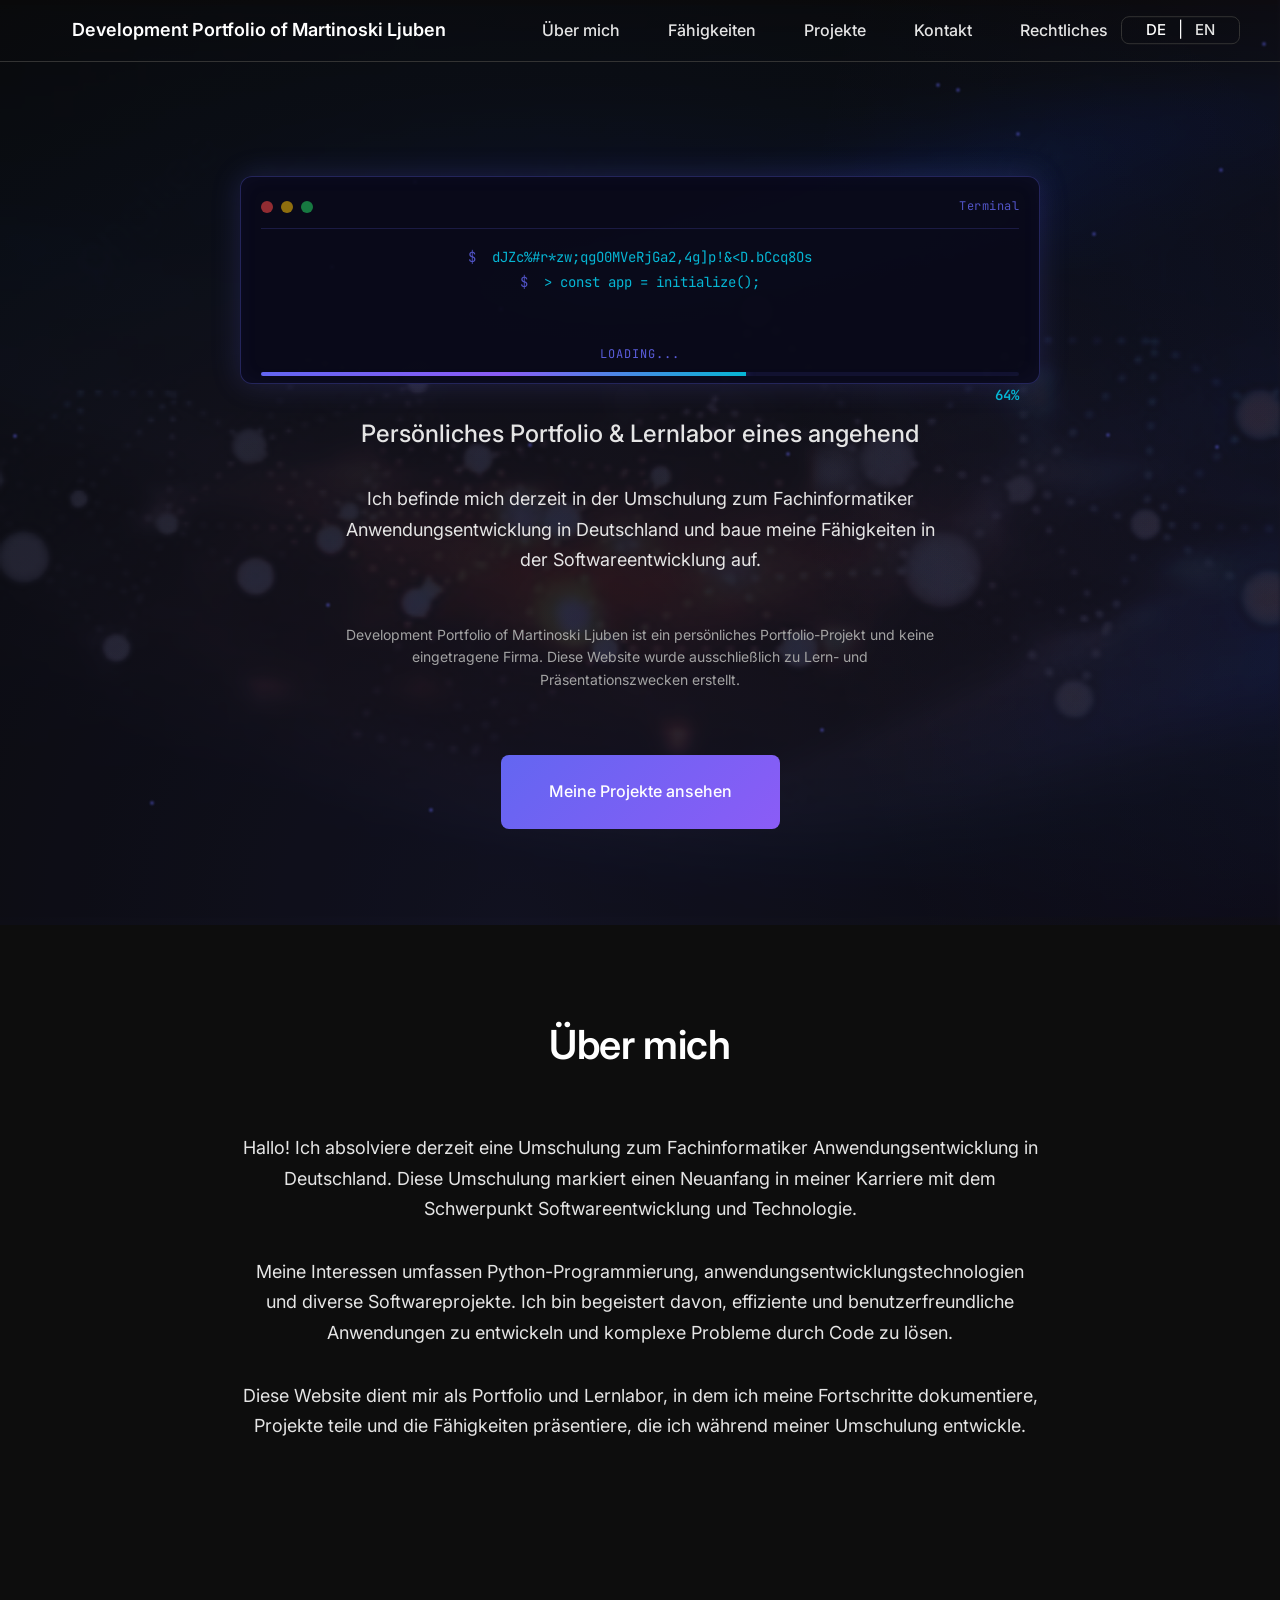
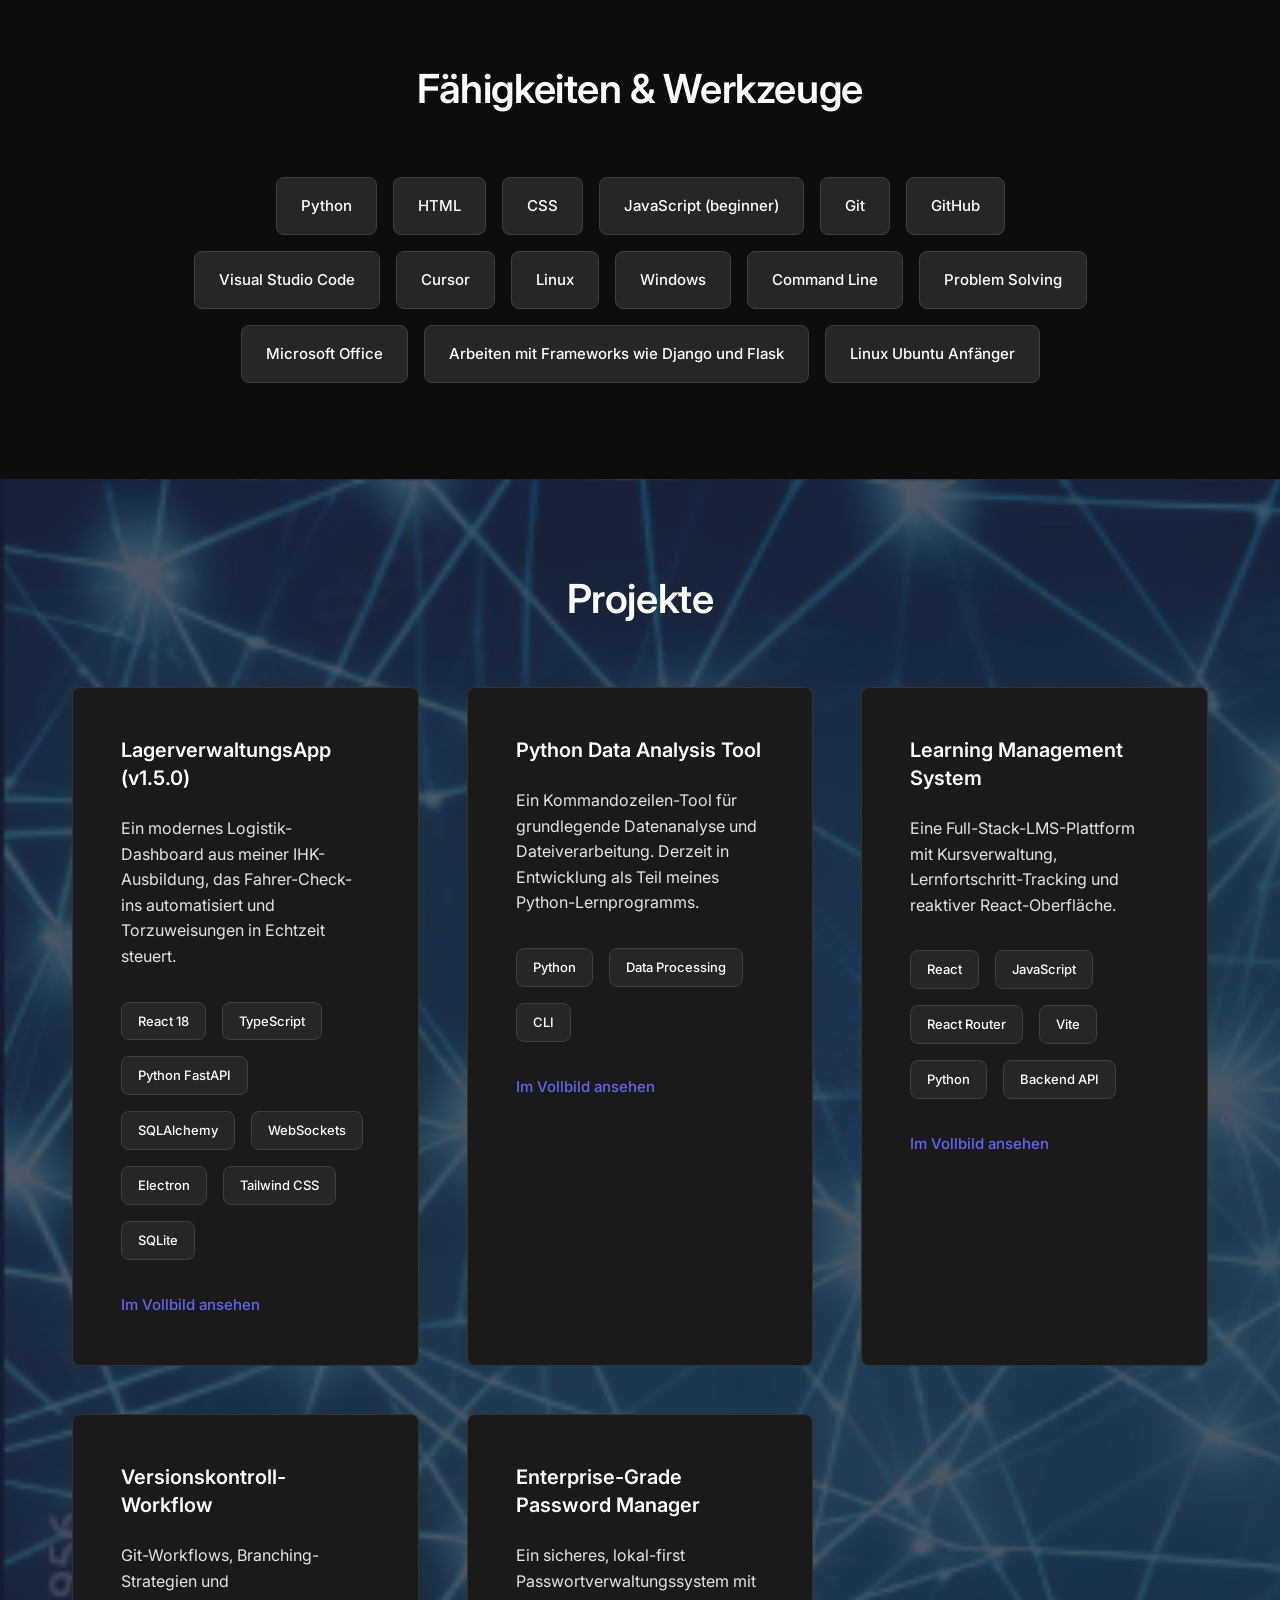
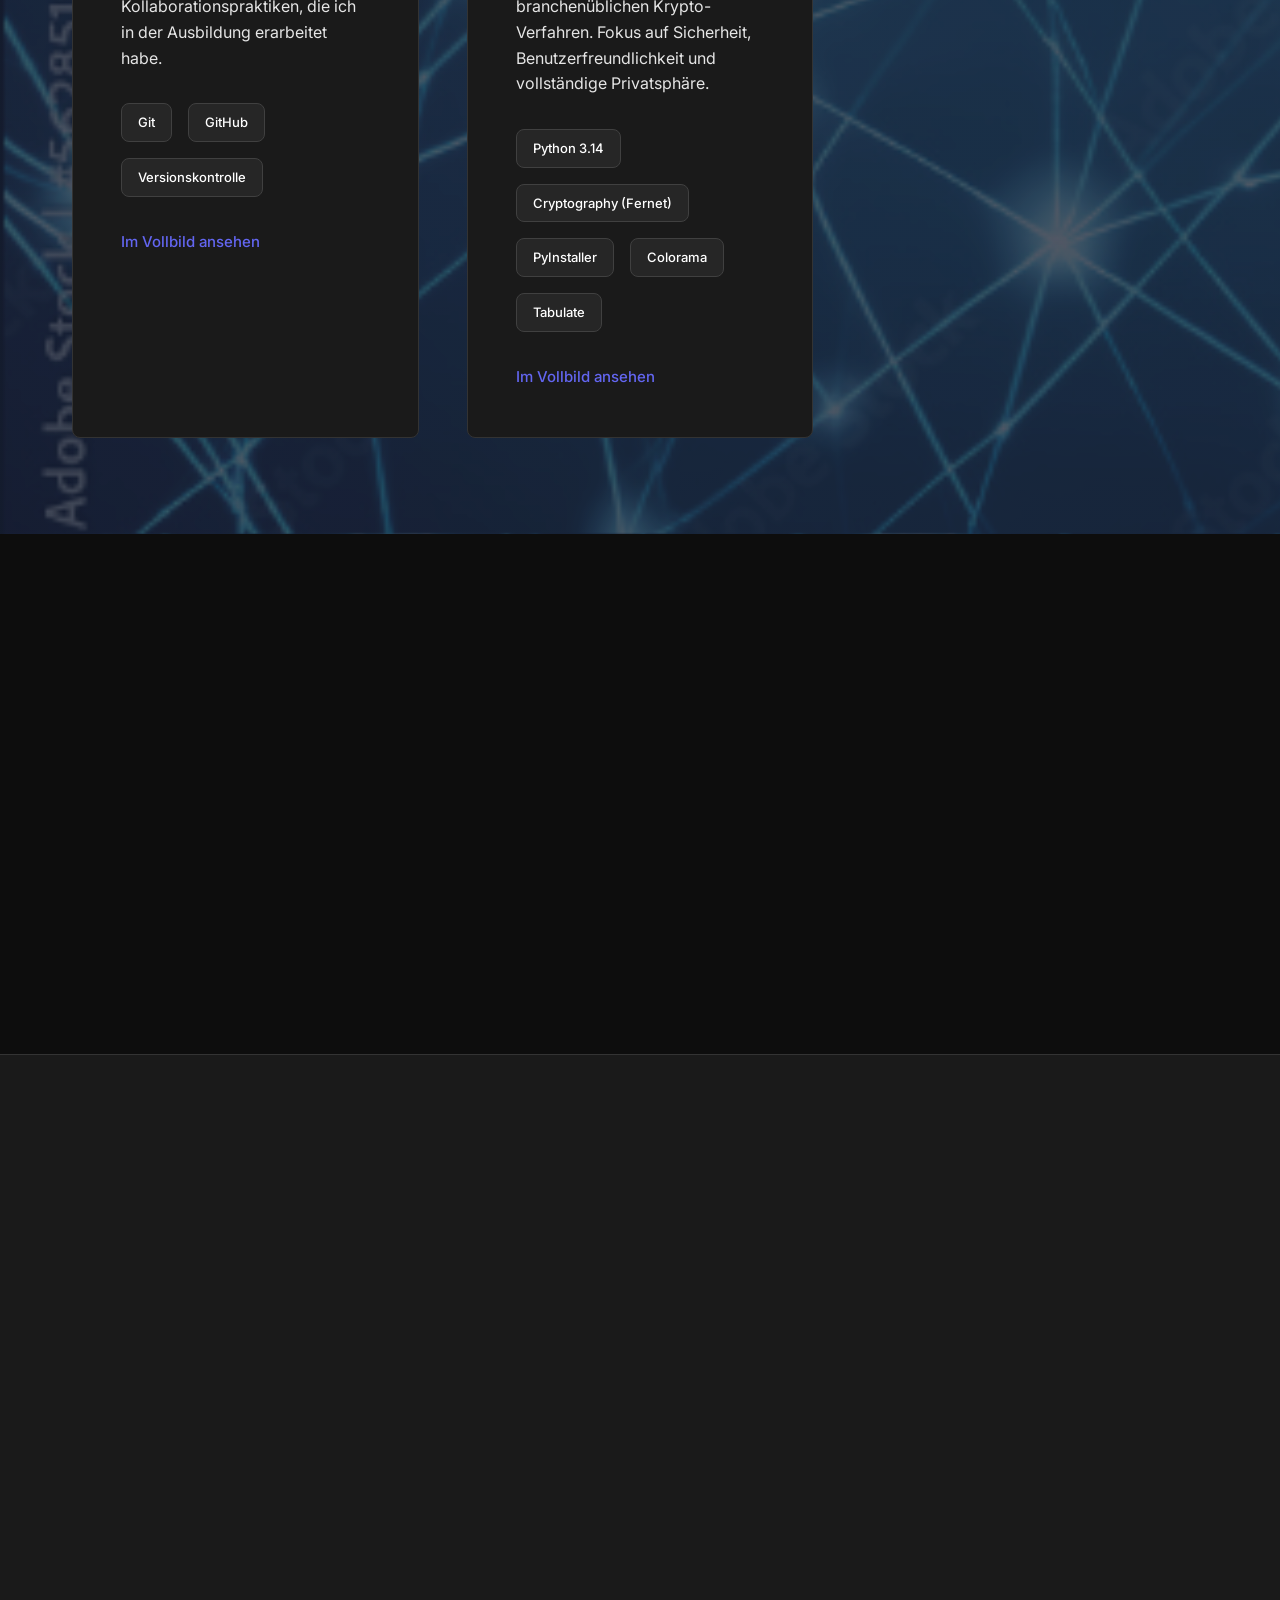
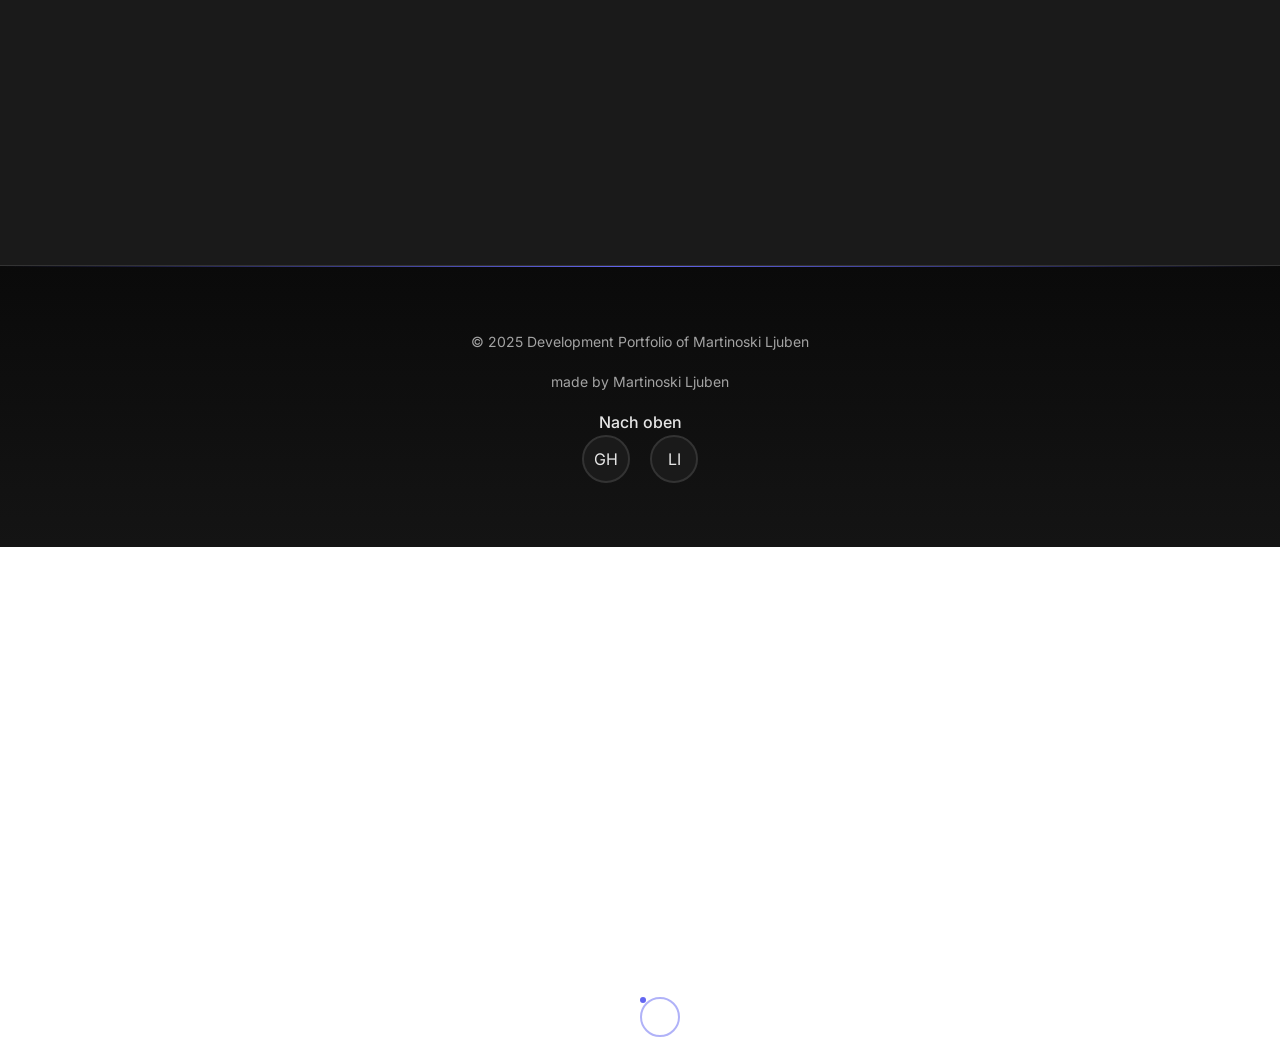
==== commit 13e37e90: "New Project Card" ====
--- a/index.html
+++ b/index.html
@@ -199,6 +199,21 @@
                         <a href="#" class="project-link">Im Vollbild ansehen</a>
                     </div>
 
+                    <div class="project-card" data-modal-target="python-password-manager-modal">
+                        <h3 class="project-title">Enterprise-Grade Password Manager</h3>
+                        <p class="project-description">
+                            Ein sicheres, lokal-first Passwortverwaltungssystem mit branchenüblichen Krypto-Verfahren. Fokus auf Sicherheit, Benutzerfreundlichkeit und vollständige Privatsphäre.
+                        </p>
+                        <div class="project-tags">
+                            <span class="project-tag">Python 3.14</span>
+                            <span class="project-tag">Cryptography (Fernet)</span>
+                            <span class="project-tag">PyInstaller</span>
+                            <span class="project-tag">Colorama</span>
+                            <span class="project-tag">Tabulate</span>
+                        </div>
+                        <a href="#" class="project-link">Im Vollbild ansehen</a>
+                    </div>
+
                     <!-- COPY THIS BLOCK to add more projects -->
                     <!--
                     <div class="project-card" data-modal-target="[modal-id]">
@@ -449,6 +464,63 @@
                         Dokumentation und Beispiele von Git-Workflows, Branching-Strategien und Kollaborationspraktiken,
                         die während der Softwareentwicklungs-Schulung erlernt wurden. Demnächst verfügbar!
                     </p>
+                </div>
+            </div>
+        </div>
+    </div>
+
+    <!-- Enterprise-Grade Password Manager Modal -->
+    <div id="python-password-manager-modal" class="project-modal">
+        <div class="modal-overlay" onclick="closeProjectModal('python-password-manager-modal')" ontouchstart="" style="touch-action: manipulation;"></div>
+        <div class="modal-content">
+            <button class="modal-close" onclick="closeProjectModal('python-password-manager-modal')">&times;</button>
+            <div class="modal-body">
+                <div class="modal-info">
+                    <h2 class="modal-title">Enterprise-Grade Password Manager</h2>
+                    <p class="modal-subtitle">
+                        Sicheres, lokal-first Passwortverwaltungssystem mit branchenüblichen Krypto-Verfahren. Fokus auf Sicherheit, Benutzerfreundlichkeit und vollständige Privatsphäre.
+                    </p>
+                    <div class="modal-section">
+                        <h4 class="modal-section-title">Technische Umsetzung</h4>
+                        <ul class="modal-list">
+                            <li>Verschlüsselung: AES-256-CBC via Fernet (authentifizierte Verschlüsselung)</li>
+                            <li>Schlüsselableitung: PBKDF2-HMAC-SHA256 mit 480.000 Iterationen</li>
+                            <li>Sicherheit: Eindeutiges Salt pro Installation, kryptografisch sichere Zufallserzeugung (secrets-Modul)</li>
+                            <li>Architektur: Modulares Design mit Trennung (Verschlüsselung, Speicher, UI)</li>
+                            <li>Deployment: Standalone-Executable via PyInstaller für portablen Einsatz</li>
+                        </ul>
+                    </div>
+                    <div class="modal-section">
+                        <h4 class="modal-section-title">Funktionen</h4>
+                        <ul class="modal-list">
+                            <li>Passwort-Generierung, Stärke-Analyse, Kategorieverwaltung</li>
+                            <li>Verschlüsselte Backup- und Wiederherstellungsfunktionen</li>
+                            <li>Umfassende Fehlerbehandlung, professionelle Terminal-UI</li>
+                        </ul>
+                    </div>
+                    <div class="modal-pills">
+                        <span class="project-tag">Python 3.14</span>
+                        <span class="project-tag">Cryptography (Fernet)</span>
+                        <span class="project-tag">PyInstaller</span>
+                        <span class="project-tag">Colorama</span>
+                        <span class="project-tag">Tabulate</span>
+                    </div>
+                </div>
+                <div class="modal-media">
+                    <div class="project-gallery" id="password-manager-gallery">
+                        <img src="assets/password-manager/code-view.png.png" alt="Passwort-Generator Code" onclick="openImageLightbox(this.src, this.alt)" onerror="handleImageError(this)" title="generate_password mit secrets-Modul - Klicken zum Vergrößern">
+                        <img src="assets/password-manager/readme.png.png" alt="README Secure Password Manager" onclick="openImageLightbox(this.src, this.alt)" onerror="handleImageError(this)" title="Projektbeschreibung und Features - Klicken zum Vergrößern">
+                        <img src="assets/password-manager/terminal-setup.png.png" alt="Terminal Setup Master-Passwort" onclick="openImageLightbox(this.src, this.alt)" onerror="handleImageError(this)" title="Ersteinrichtung und Master-Passwort - Klicken zum Vergrößern">
+                    </div>
+                    <div class="image-error-message" id="password-manager-error-msg" style="display: none;">
+                        <p><strong>Hinweis: Bilder werden geladen...</strong></p>
+                        <p>Stellen Sie sicher, dass die Bilder im Ordner <code>assets/password-manager/</code> vorhanden sind:</p>
+                        <ul style="list-style: none; padding: 0; margin-top: 1rem;">
+                            <li>• code-view.png.png</li>
+                            <li>• readme.png.png</li>
+                            <li>• terminal-setup.png.png</li>
+                        </ul>
+                    </div>
                 </div>
             </div>
         </div>
@@ -511,6 +583,19 @@
                     }
                 }
             }
+
+            // Check Password Manager gallery
+            const passwordManagerGallery = document.getElementById('password-manager-gallery');
+            if (passwordManagerGallery) {
+                const pmImages = passwordManagerGallery.querySelectorAll('img');
+                const pmErrorElements = passwordManagerGallery.querySelectorAll('div[style*="Bild nicht gefunden"]');
+                if (pmImages.length === 0 && pmErrorElements.length > 0) {
+                    const errorMsg = document.getElementById('password-manager-error-msg');
+                    if (errorMsg) {
+                        errorMsg.style.display = 'block';
+                    }
+                }
+            }
         }
 
         function openProjectModal(modalId, evt) {
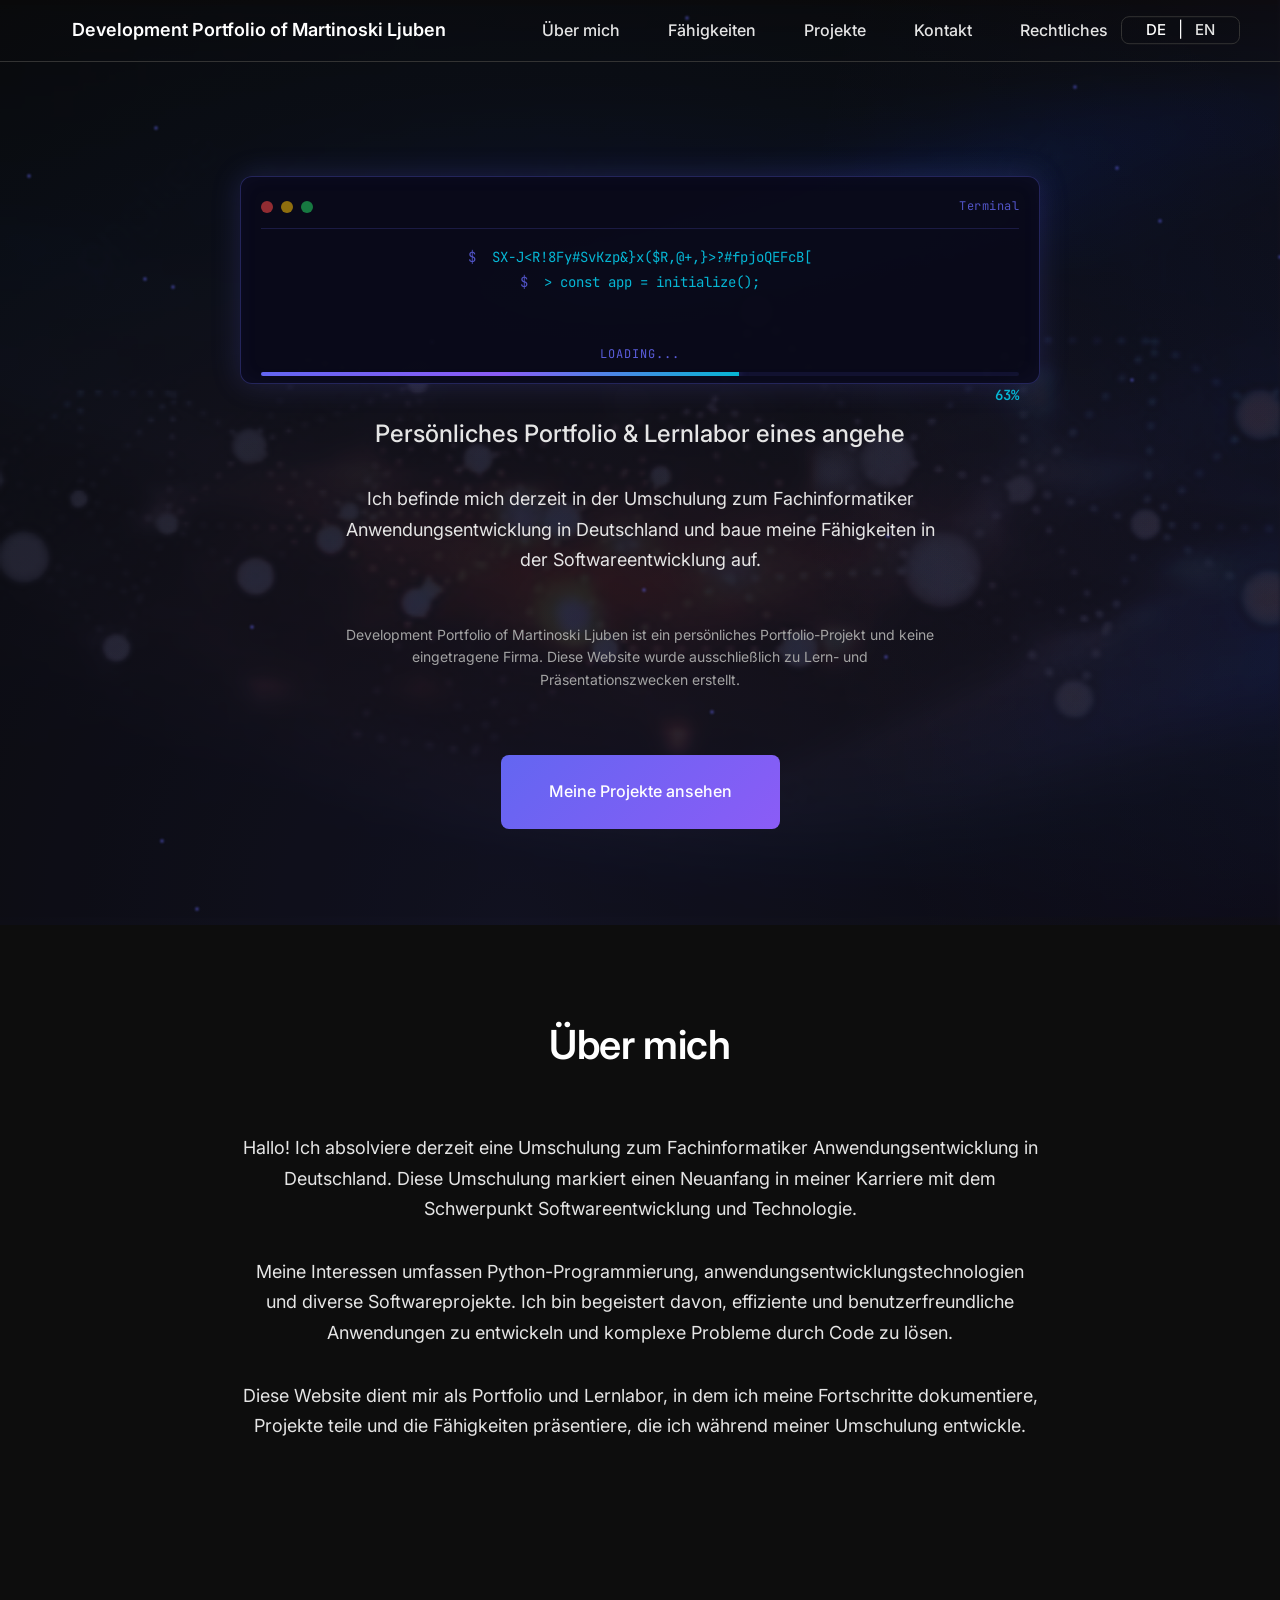
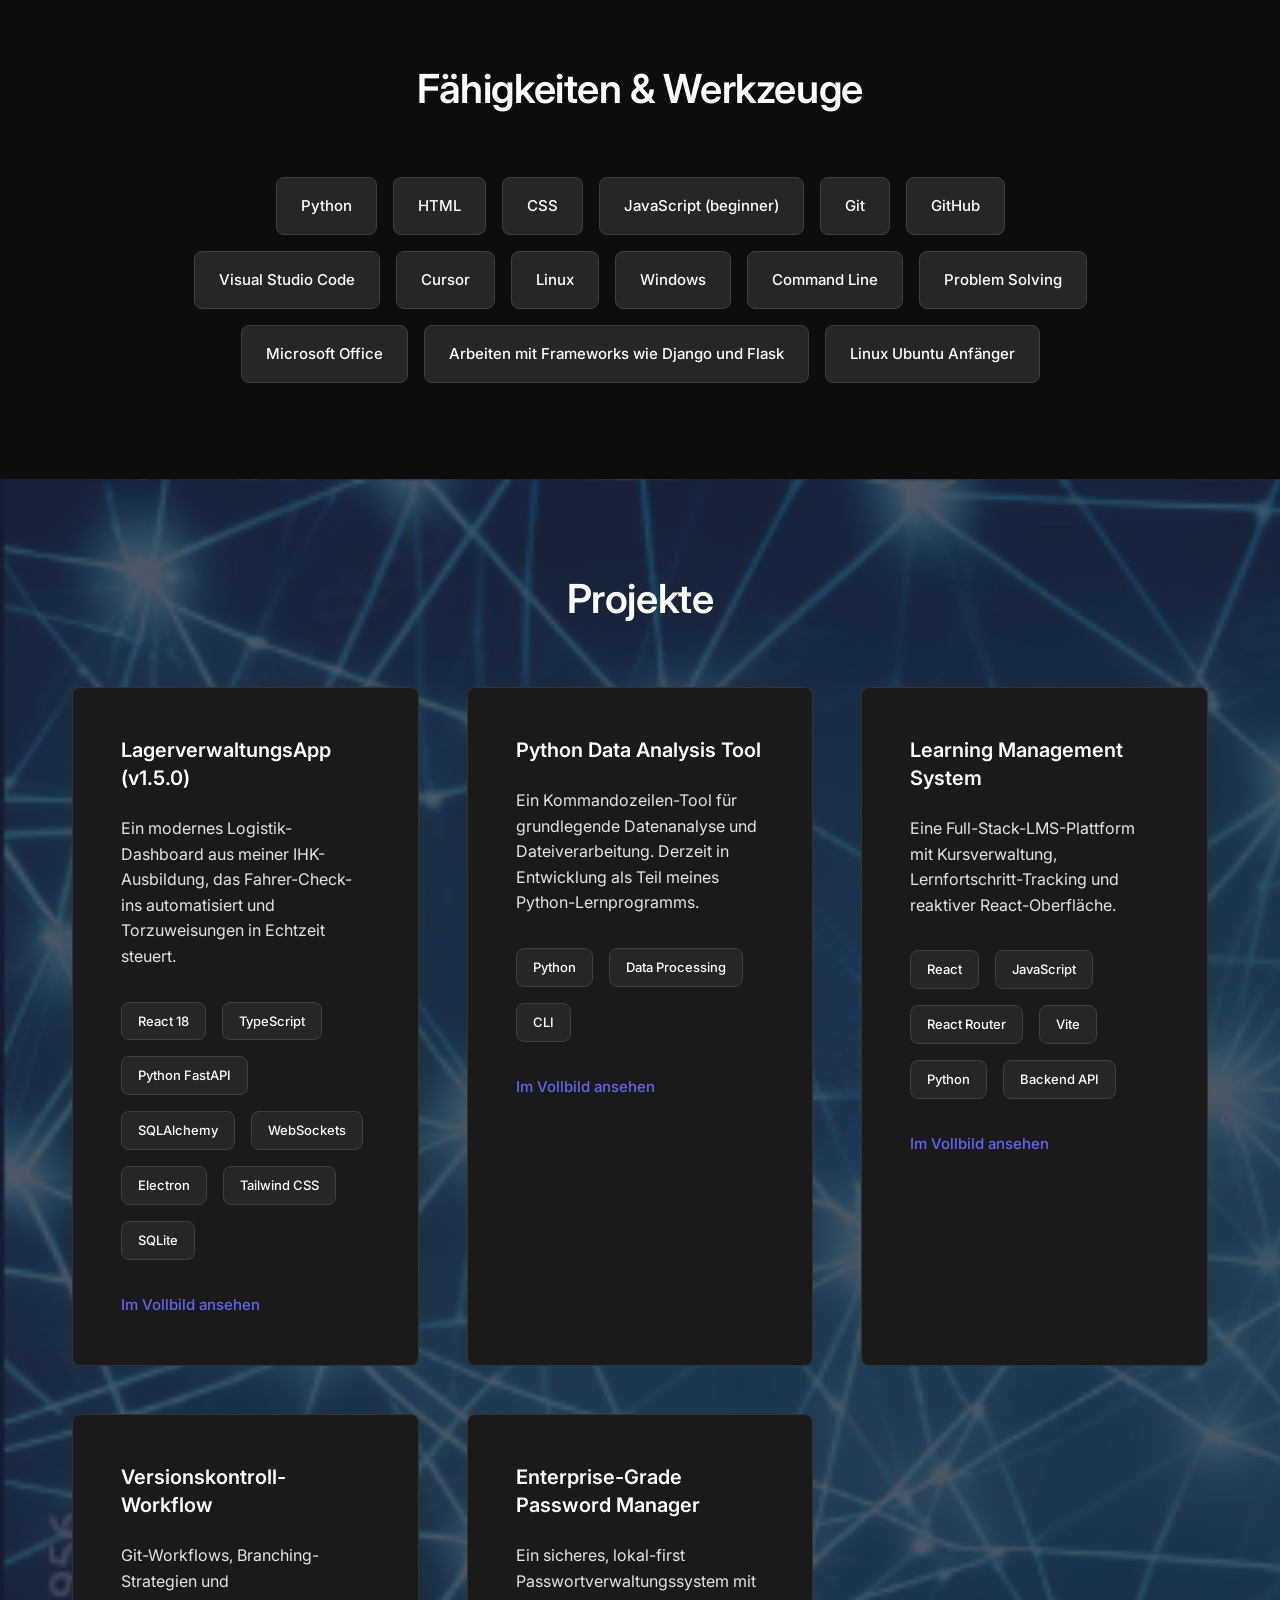
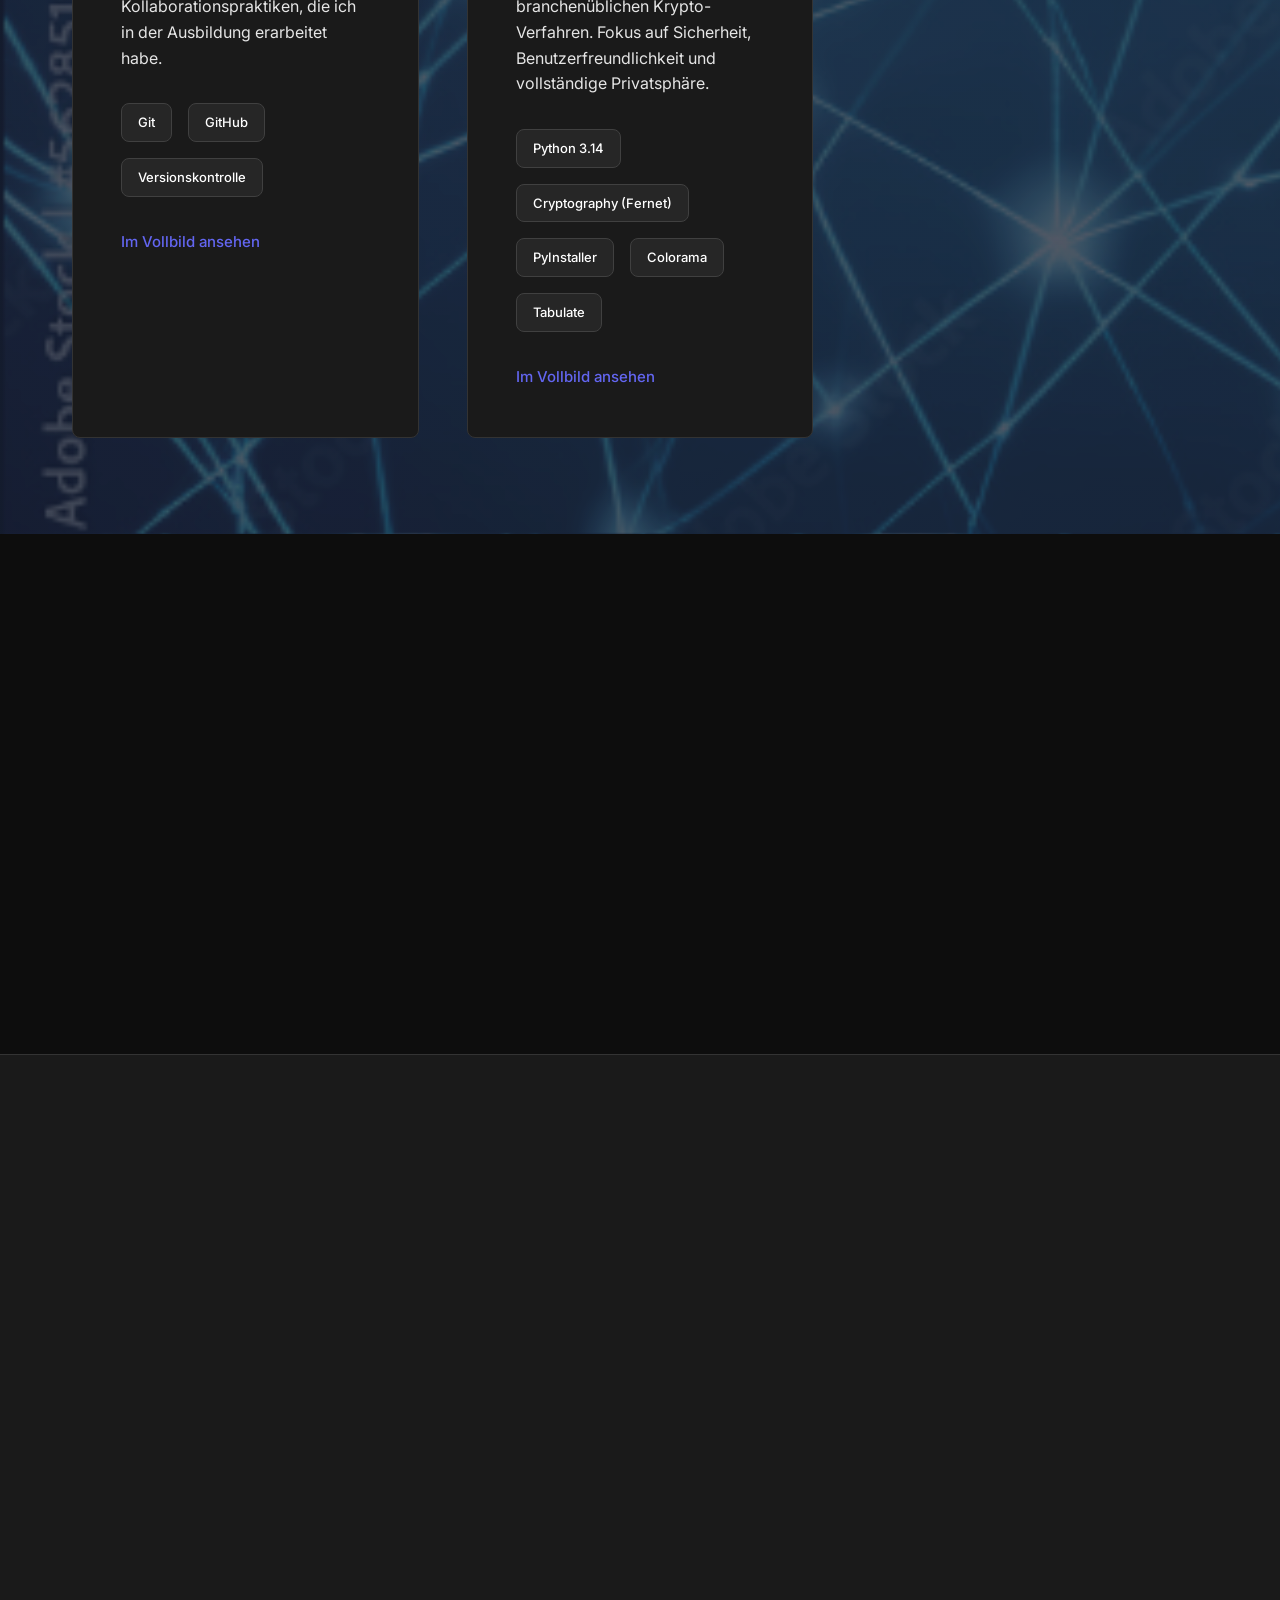
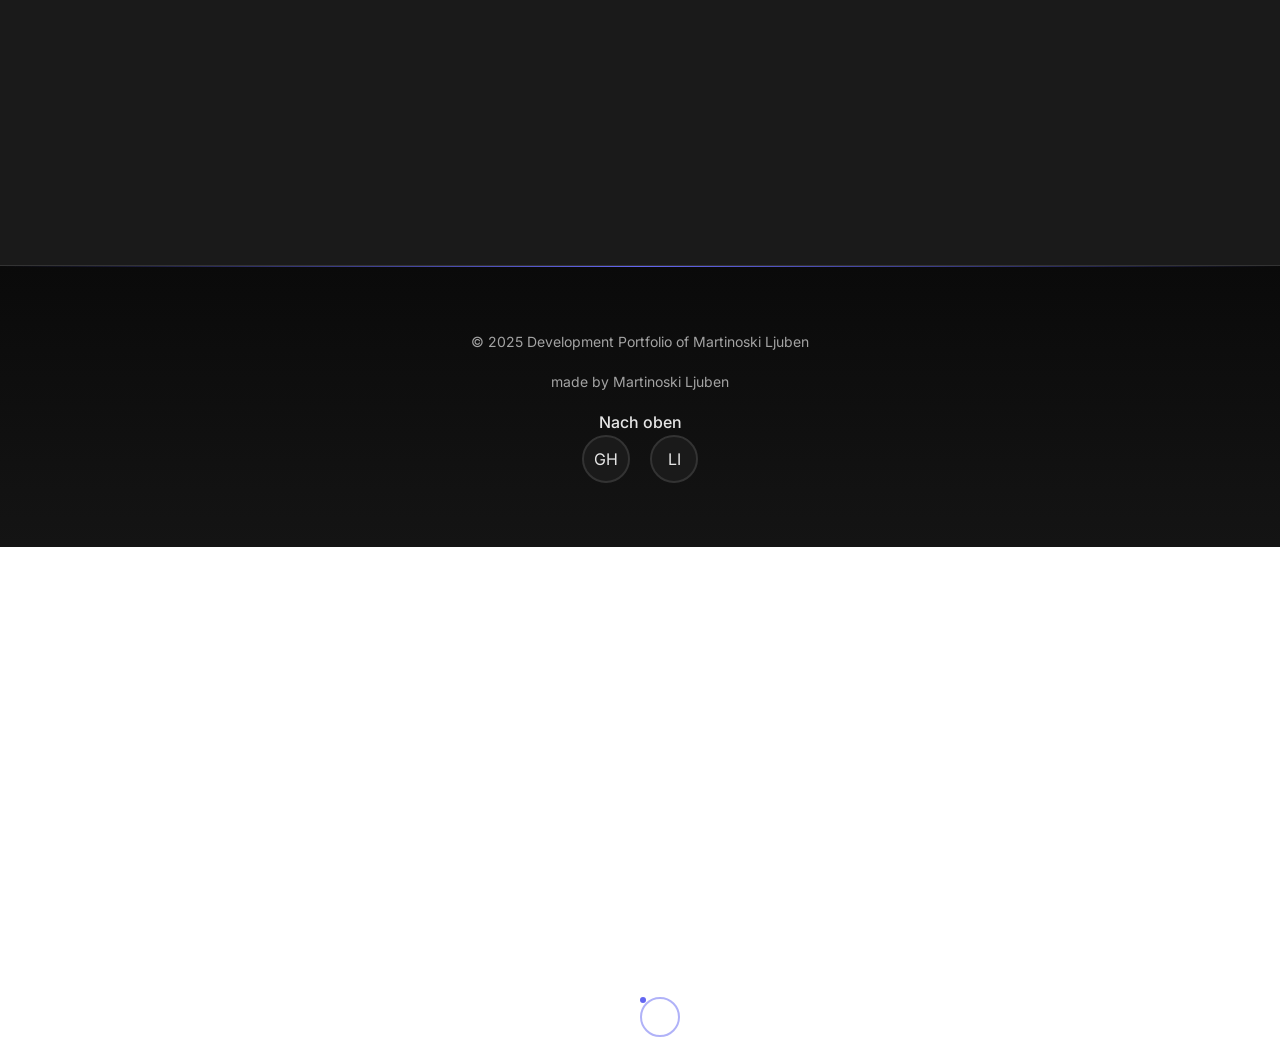
==== commit 398f2a1d: "main" ====
--- a/index.html
+++ b/index.html
@@ -240,7 +240,7 @@
                 <div class="contact-content">
                     <p>Wenn Sie sich vernetzen möchten, zögern Sie nicht, Kontakt aufzunehmen. Ich bin immer daran interessiert, von anderen zu lernen und Wissen zu teilen.</p>
                     <div class="contact-links">
-                        <a href="mailto:lRam.software.novum-initium@outlook.de" class="contact-link">E-Mail</a>
+                        <a href="mailto:ljuben.martinoski@outlook.de" class="contact-link">E-Mail</a>
                         <span class="contact-link">LinkedIn (bald verfügbar)</span>
                         <a href="https://github.com/ljuben-martinoski" class="contact-link" target="_blank" rel="noopener noreferrer">GitHub</a>
                     </div>
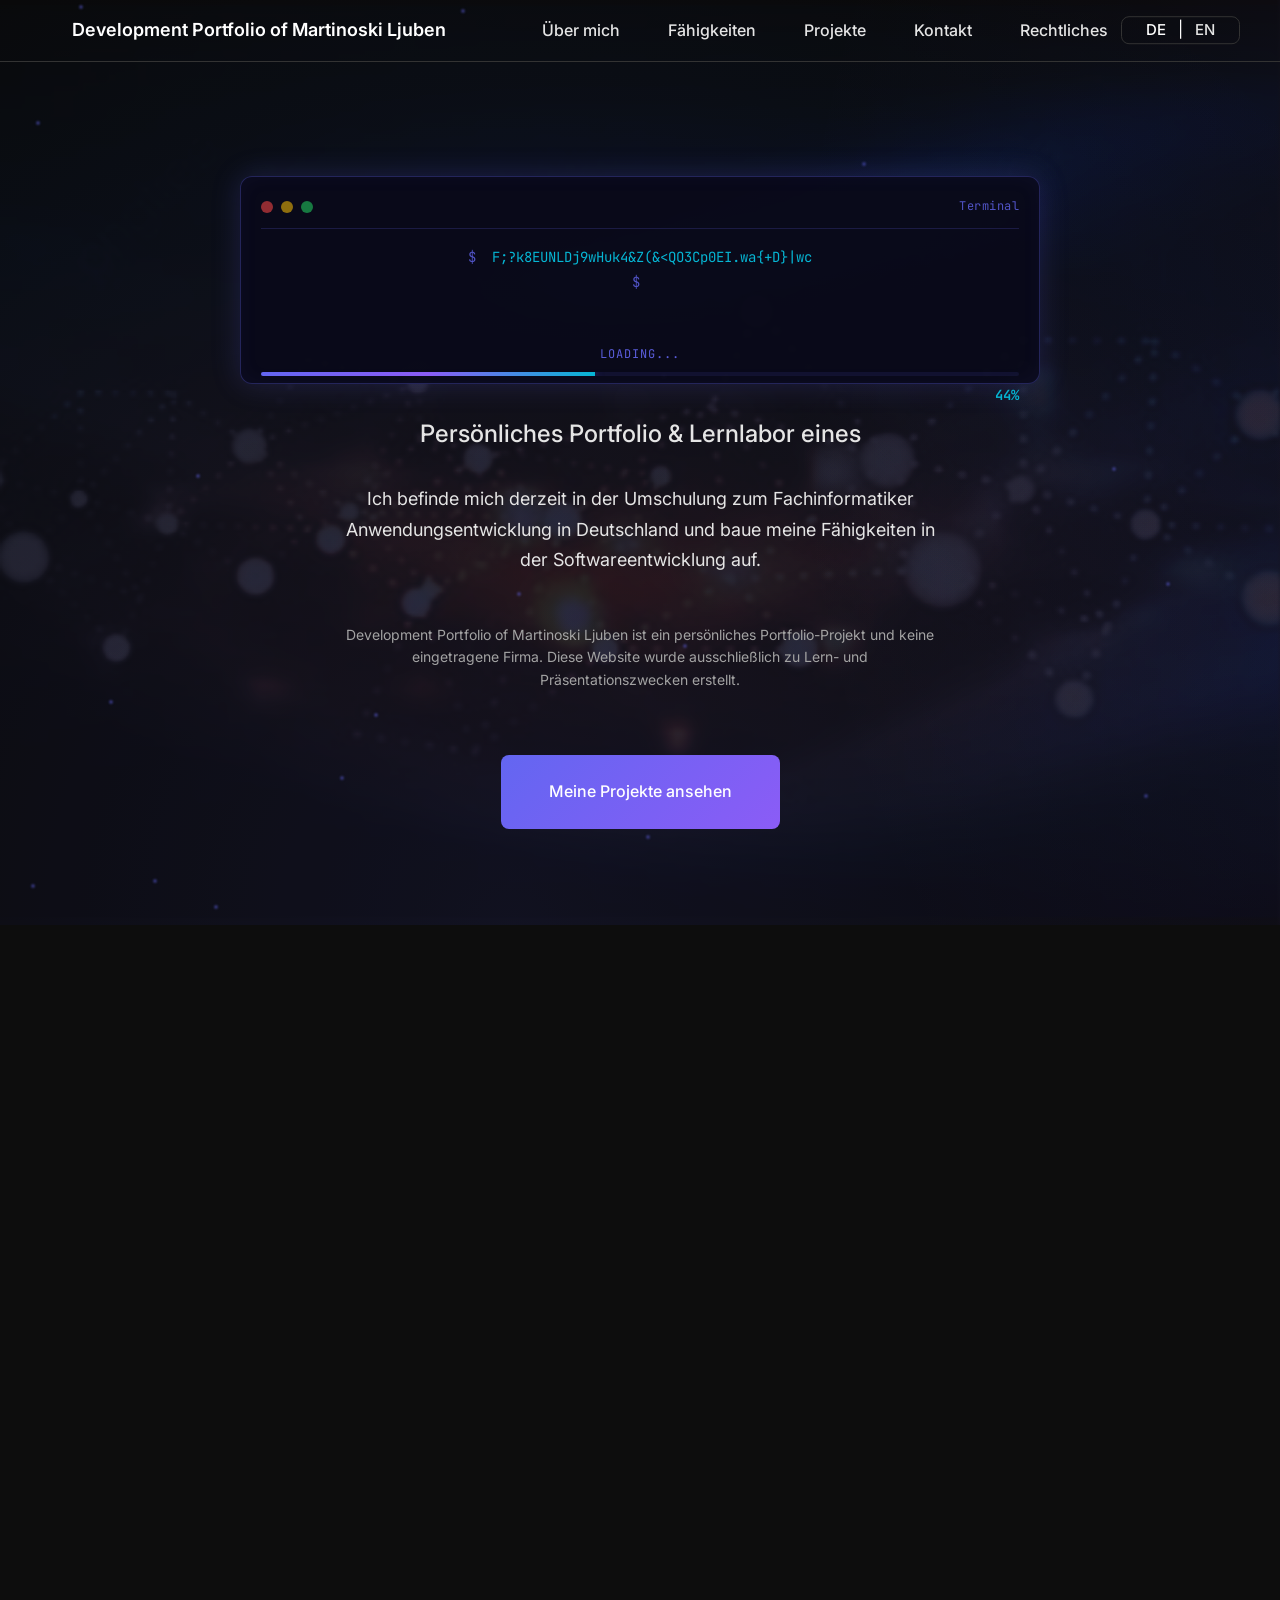
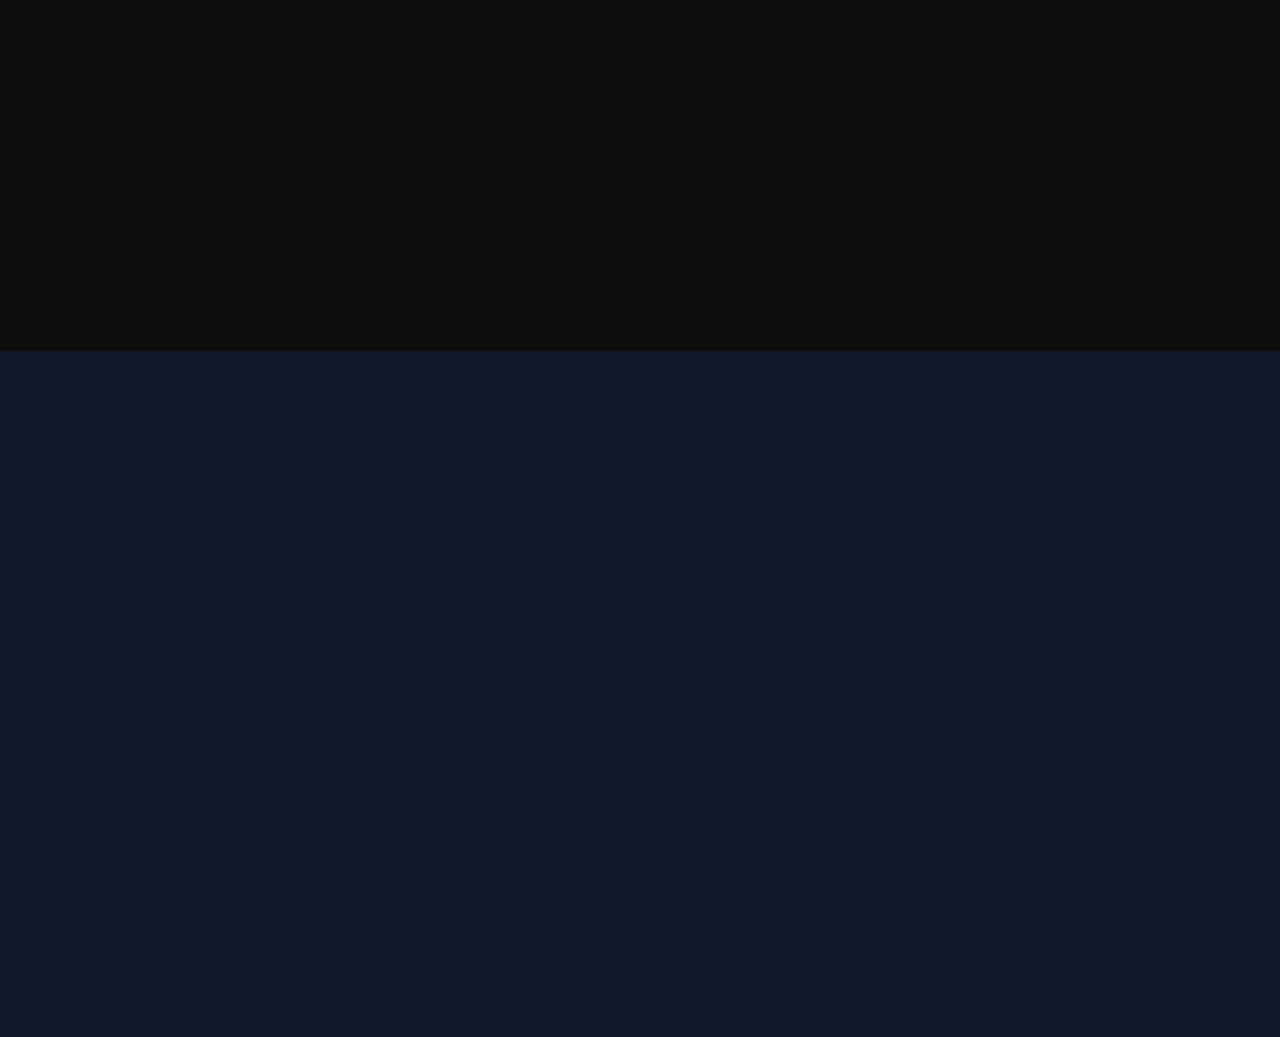
==== commit 628b0c91: "main" ====
--- a/index.html
+++ b/index.html
@@ -265,7 +265,7 @@
                         </p>
                         <p>
                             <strong>Kontakt:</strong> Bei Fragen oder Interesse an einem Austausch erreichen Sie mich per E-Mail:
-                            <a href="mailto:lRam.software.novum-initium@outlook.de">lRam.software.novum-initium@outlook.de</a>
+                            <a href="mailto:ljuben.martinoski@outlook.de">ljuben.martinoski@outlook.de</a>
                         </p>
                         <p>
                             <em>Diese Website ist ein privates, nicht-kommerzielles Portfolio, 
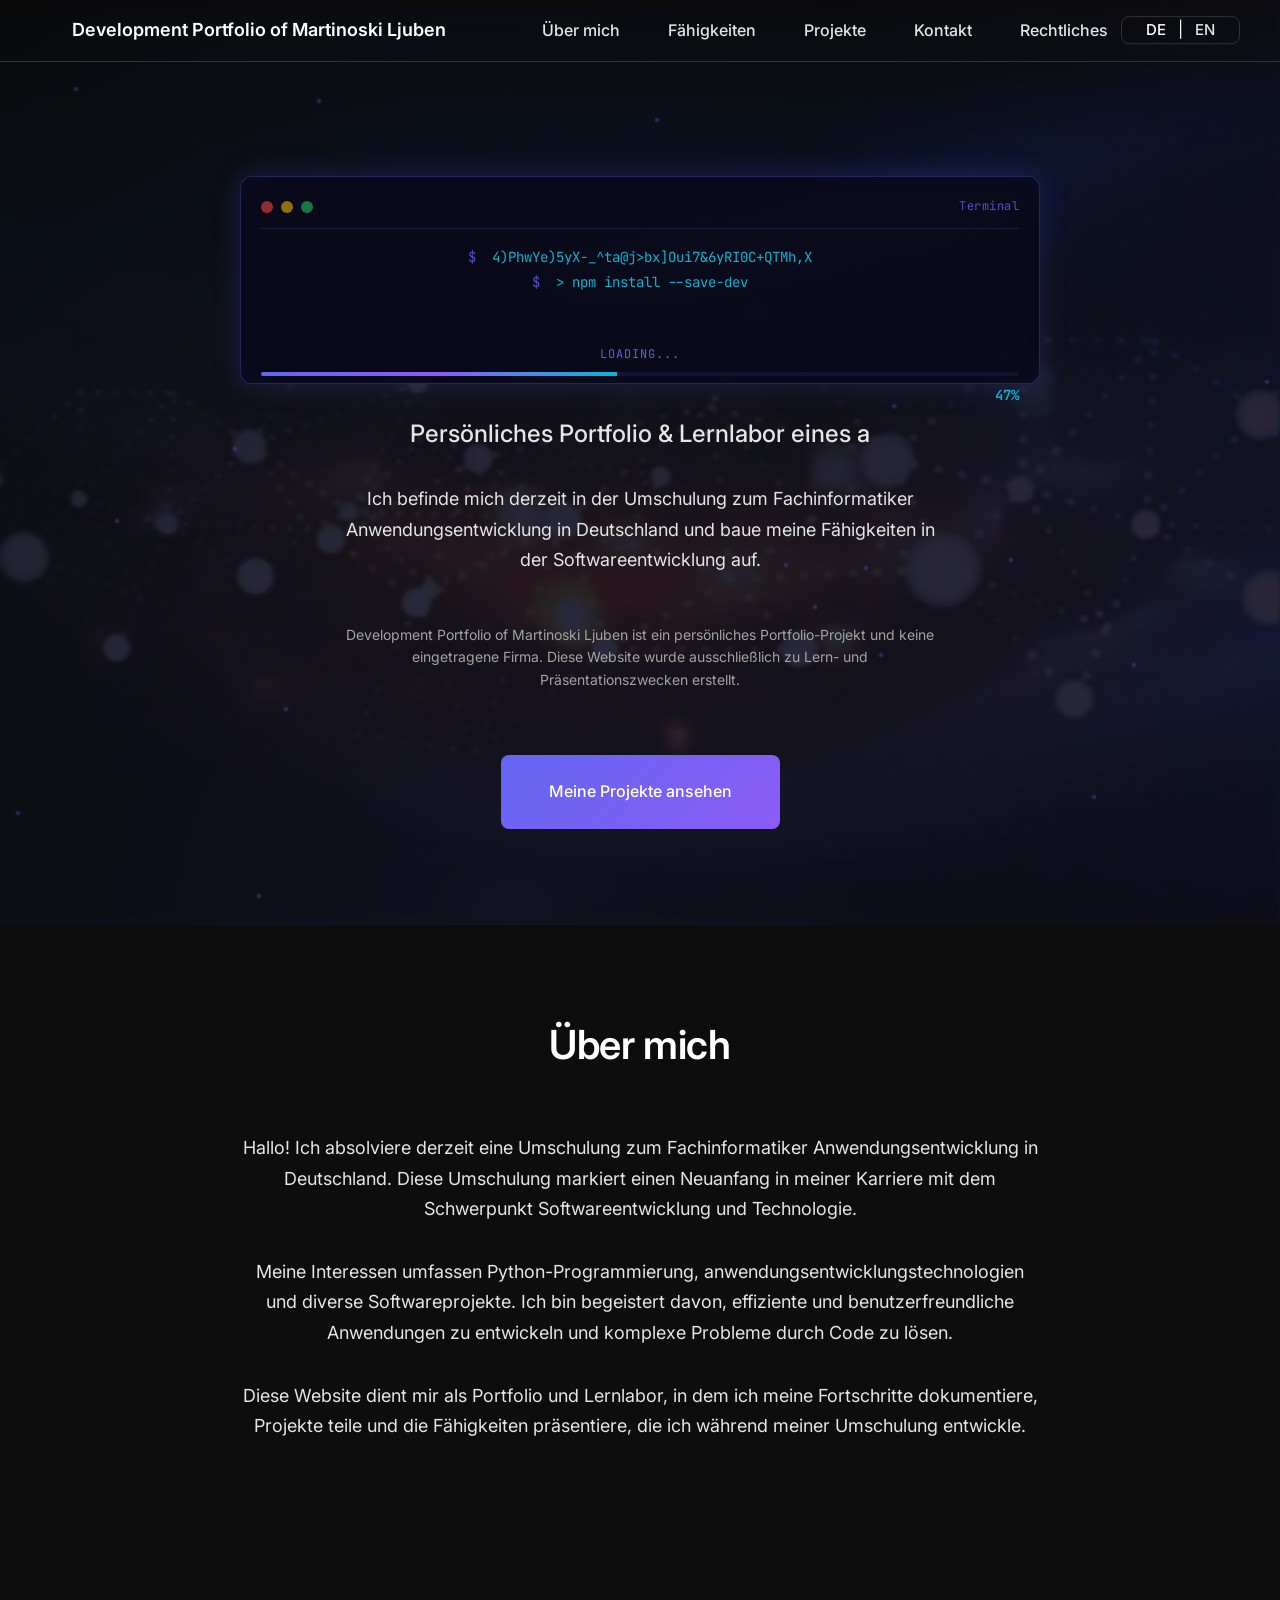
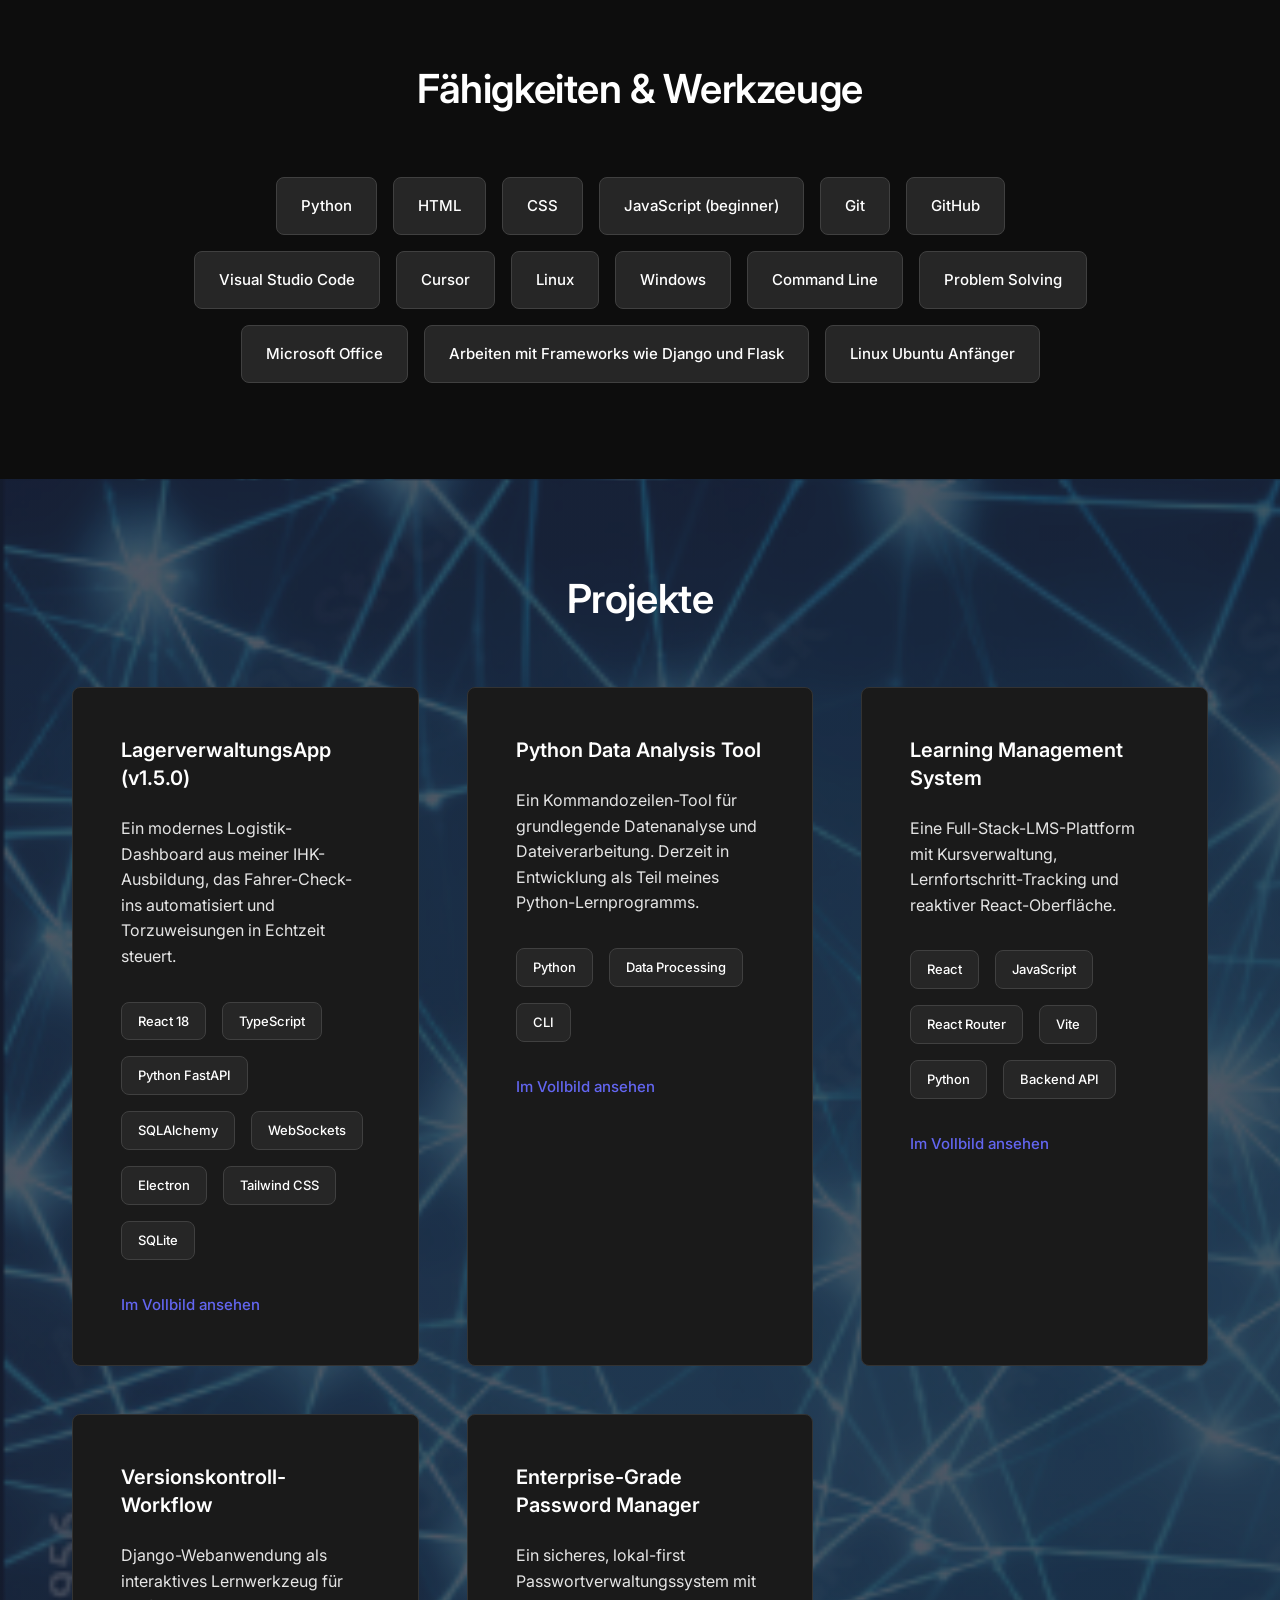
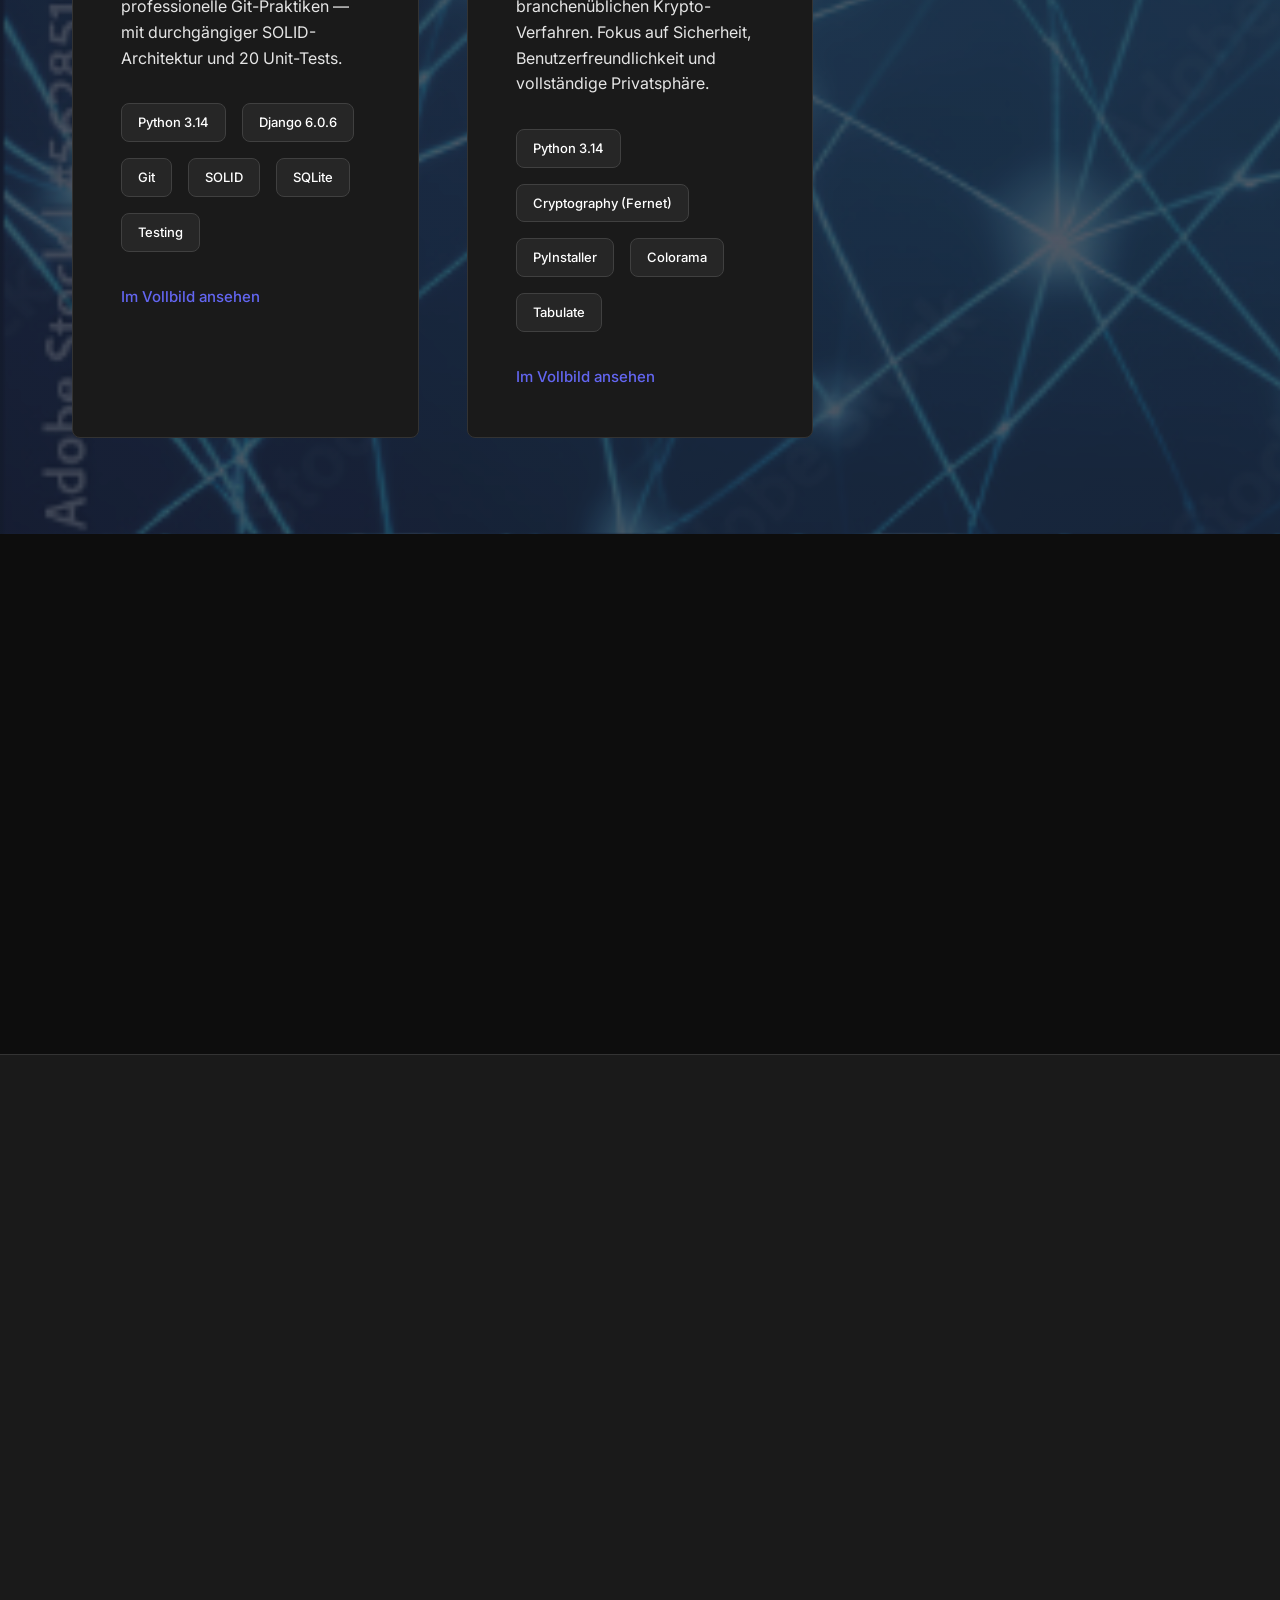
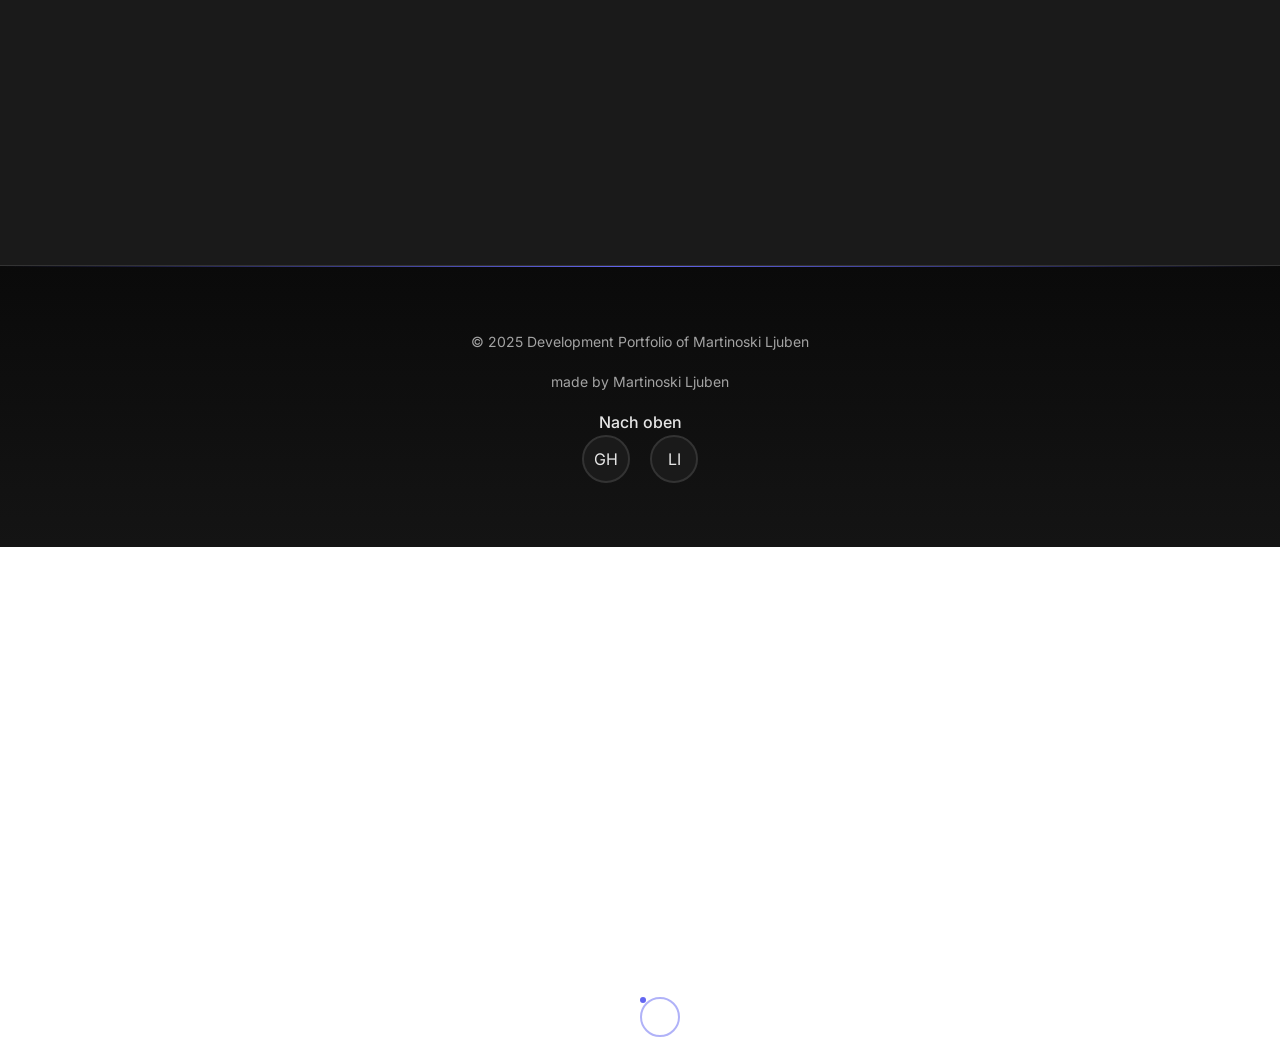
==== commit d79c8ebc: "Versionskontroll-einfügen" ====
--- a/index.html
+++ b/index.html
@@ -189,12 +189,15 @@
                     <div class="project-card" data-modal-target="version-control-modal">
                         <h3 class="project-title">Versionskontroll-Workflow</h3>
                         <p class="project-description">
-                            Git-Workflows, Branching-Strategien und Kollaborationspraktiken, die ich in der Ausbildung erarbeitet habe.
+                            Django-Webanwendung als interaktives Lernwerkzeug für professionelle Git-Praktiken — mit durchgängiger SOLID-Architektur und 20 Unit-Tests.
                         </p>
                         <div class="project-tags">
+                            <span class="project-tag">Python 3.14</span>
+                            <span class="project-tag">Django 6.0.6</span>
                             <span class="project-tag">Git</span>
-                            <span class="project-tag">GitHub</span>
-                            <span class="project-tag">Versionskontrolle</span>
+                            <span class="project-tag">SOLID</span>
+                            <span class="project-tag">SQLite</span>
+                            <span class="project-tag">Testing</span>
                         </div>
                         <a href="#" class="project-link">Im Vollbild ansehen</a>
                     </div>
@@ -452,18 +455,79 @@
 
     <!-- Version Control Workflow Modal -->
     <div id="version-control-modal" class="project-modal">
-        <div class="modal-overlay" onclick="closeProjectModal('version-control-modal')" ontouchstart=""></div>
+        <div class="modal-overlay" onclick="closeProjectModal('version-control-modal')" ontouchstart="" style="touch-action: manipulation;"></div>
         <div class="modal-content">
             <button class="modal-close" onclick="closeProjectModal('version-control-modal')">&times;</button>
-            <h2 class="modal-title">Versionskontroll-Workflow</h2>
-            <div class="coming-soon-content">
-                <div style="text-align: center; padding: 3rem 1rem;">
-                    <div style="font-size: 4rem; margin-bottom: 1rem;">📋</div>
-                    <h3 style="color: var(--text-primary); margin-bottom: 1rem;">Demnächst verfügbar!</h3>
-                    <p style="color: var(--text-secondary); font-size: 1.1rem; line-height: 1.6;">
-                        Dokumentation und Beispiele von Git-Workflows, Branching-Strategien und Kollaborationspraktiken,
-                        die während der Softwareentwicklungs-Schulung erlernt wurden. Demnächst verfügbar!
+            <div class="modal-body">
+                <div class="modal-info">
+                    <h2 class="modal-title">Versionskontroll-Workflow</h2>
+                    <p class="modal-subtitle">
+                        Eine Django-Webanwendung als interaktives Lernwerkzeug für professionelle Git-Praktiken. Der Code demonstriert bewusst alle fünf SOLID-Prinzipien in einer realen Projektstruktur.
                     </p>
+                    <div class="modal-section">
+                        <h4 class="modal-section-title">Hauptfunktionen</h4>
+                        <ul class="modal-list">
+                            <li>Übersicht über GitFlow, Trunk-Based Development und Feature Branch Workflow mit visuellen Vergleichen</li>
+                            <li>Commit-Konventionen nach dem Conventional Commits Standard — 10 Commit-Typen, Gut-/Schlecht-Beispiele</li>
+                            <li>Kollaborations-Guide: Pull Requests, Code Reviews, Merge-Konflikt-Auflösung</li>
+                            <li>Ressourcen-Seite mit kuratierten Lernlinks und SOLID-Prinzipien-Referenz</li>
+                        </ul>
+                    </div>
+                    <div class="modal-section">
+                        <h4 class="modal-section-title">Technischer Stack</h4>
+                        <ul class="modal-list">
+                            <li>Backend: Python 3.14 / Django 6.0.6, SQLite</li>
+                            <li>Frontend: Django Templates (server-seitig gerendert)</li>
+                            <li>Architektur: SOLID-Prinzipien (SRP, OCP, LSP, ISP, DIP) durchgängig umgesetzt</li>
+                        </ul>
+                    </div>
+                    <div class="modal-section">
+                        <h4 class="modal-section-title">Testing &amp; Debugging</h4>
+                        <ul class="modal-list">
+                            <li>20 Unit-Tests geschrieben — Ergebnis: 17/20 bestanden</li>
+                            <li>Tests 16, 17 und 18 schlugen fehl: Python 3.14 veränderte das Verhalten von <code>super().__copy__()</code> mit <code>__slots__</code>, was Djangos internes <code>Context.__copy__()</code> in <code>template/context.py</code> crashen ließ</li>
+                            <li>Root Cause: Django 5.0 wurde nie für Python 3.14 ausgelegt</li>
+                            <li>Fix: Upgrade von Django 5.0 → 6.0.6 (erste Version mit offiziellem Python-3.14-Support) — danach 20/20 Tests grün</li>
+                        </ul>
+                    </div>
+                    <div class="modal-section">
+                        <h4 class="modal-section-title">Stärken</h4>
+                        <ul class="modal-list">
+                            <li><code>views.py</code> importiert nur <code>WorkflowProvider</code> — keine konkreten Services (Dependency Inversion)</li>
+                            <li><code>WorkflowFactory</code> erweiterbar ohne bestehenden Code zu ändern (Open/Closed)</li>
+                            <li>Reales Debugging-Erlebnis: Kompatibilitätsproblem eigenständig analysiert und behoben</li>
+                        </ul>
+                    </div>
+                    <div class="modal-pills">
+                        <span class="project-tag">Python 3.14</span>
+                        <span class="project-tag">Django 6.0.6</span>
+                        <span class="project-tag">Git</span>
+                        <span class="project-tag">SOLID</span>
+                        <span class="project-tag">SQLite</span>
+                        <span class="project-tag">Testing</span>
+                    </div>
+                </div>
+                <div class="modal-media">
+                    <div class="project-gallery" id="version-control-gallery">
+                        <img src="assets/versionskontroll_workflow/Django-GUI.png" alt="Django GUI Übersicht" onclick="openImageLightbox(this.src, this.alt)" onerror="handleImageError(this)" title="Django-Webanwendung — Git-Workflow-Übersicht - Klicken zum Vergrößern">
+                        <img src="assets/versionskontroll_workflow/Django-GUI-runing%20on%20localhost.png" alt="Django auf localhost" onclick="openImageLightbox(this.src, this.alt)" onerror="handleImageError(this)" title="Anwendung läuft auf localhost - Klicken zum Vergrößern">
+                        <img src="assets/versionskontroll_workflow/models.py.png" alt="models.py SOLID-Architektur" onclick="openImageLightbox(this.src, this.alt)" onerror="handleImageError(this)" title="Modellstruktur mit SOLID-Prinzipien - Klicken zum Vergrößern">
+                        <img src="assets/versionskontroll_workflow/test.py.png" alt="Unit-Tests" onclick="openImageLightbox(this.src, this.alt)" onerror="handleImageError(this)" title="Unit-Test-Implementierung - Klicken zum Vergrößern">
+                        <img src="assets/versionskontroll_workflow/20%20test%20run-mit%203%20Fehler.png" alt="Testlauf mit 3 Fehlern" onclick="openImageLightbox(this.src, this.alt)" onerror="handleImageError(this)" title="17/20 Tests bestanden — 3 Kompatibilitätsfehler - Klicken zum Vergrößern">
+                        <img src="assets/versionskontroll_workflow/2020%20Test%20Passed.png" alt="Alle 20 Tests bestanden" onclick="openImageLightbox(this.src, this.alt)" onerror="handleImageError(this)" title="20/20 Tests grün nach Django-Upgrade - Klicken zum Vergrößern">
+                    </div>
+                    <div class="image-error-message" id="version-control-error-msg" style="display: none;">
+                        <p><strong>Hinweis: Bilder werden geladen...</strong></p>
+                        <p>Stellen Sie sicher, dass die Bilder im Ordner <code>assets/versionskontroll_workflow/</code> vorhanden sind:</p>
+                        <ul style="list-style: none; padding: 0; margin-top: 1rem;">
+                            <li>• Django-GUI.png</li>
+                            <li>• Django-GUI-runing on localhost.png</li>
+                            <li>• models.py.png</li>
+                            <li>• test.py.png</li>
+                            <li>• 20 test run-mit 3 Fehler.png</li>
+                            <li>• 2020 Test Passed.png</li>
+                        </ul>
+                    </div>
                 </div>
             </div>
         </div>
@@ -596,6 +660,19 @@
                     }
                 }
             }
+
+            // Check Version Control gallery
+            const versionControlGallery = document.getElementById('version-control-gallery');
+            if (versionControlGallery) {
+                const vcImages = versionControlGallery.querySelectorAll('img');
+                const vcErrorElements = versionControlGallery.querySelectorAll('div[style*="Bild nicht gefunden"]');
+                if (vcImages.length === 0 && vcErrorElements.length > 0) {
+                    const errorMsg = document.getElementById('version-control-error-msg');
+                    if (errorMsg) {
+                        errorMsg.style.display = 'block';
+                    }
+                }
+            }
         }
 
         function openProjectModal(modalId, evt) {
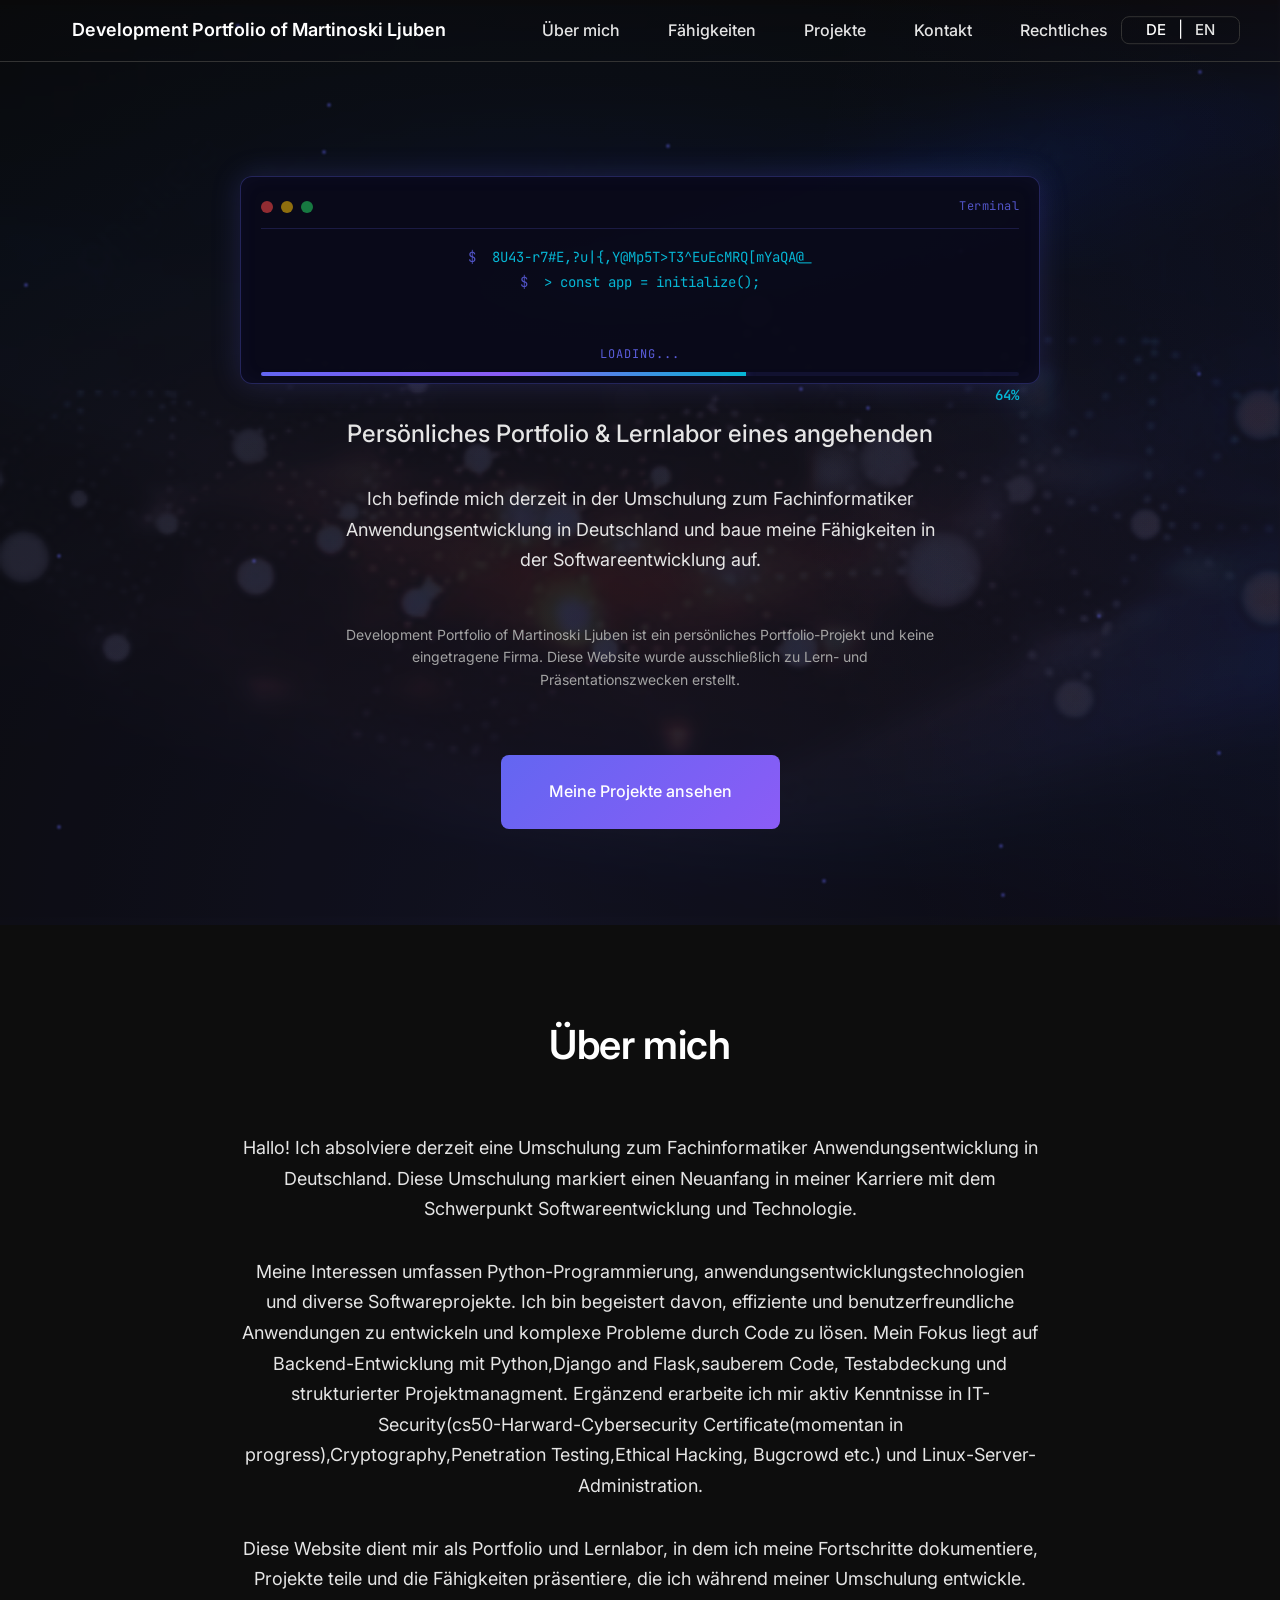
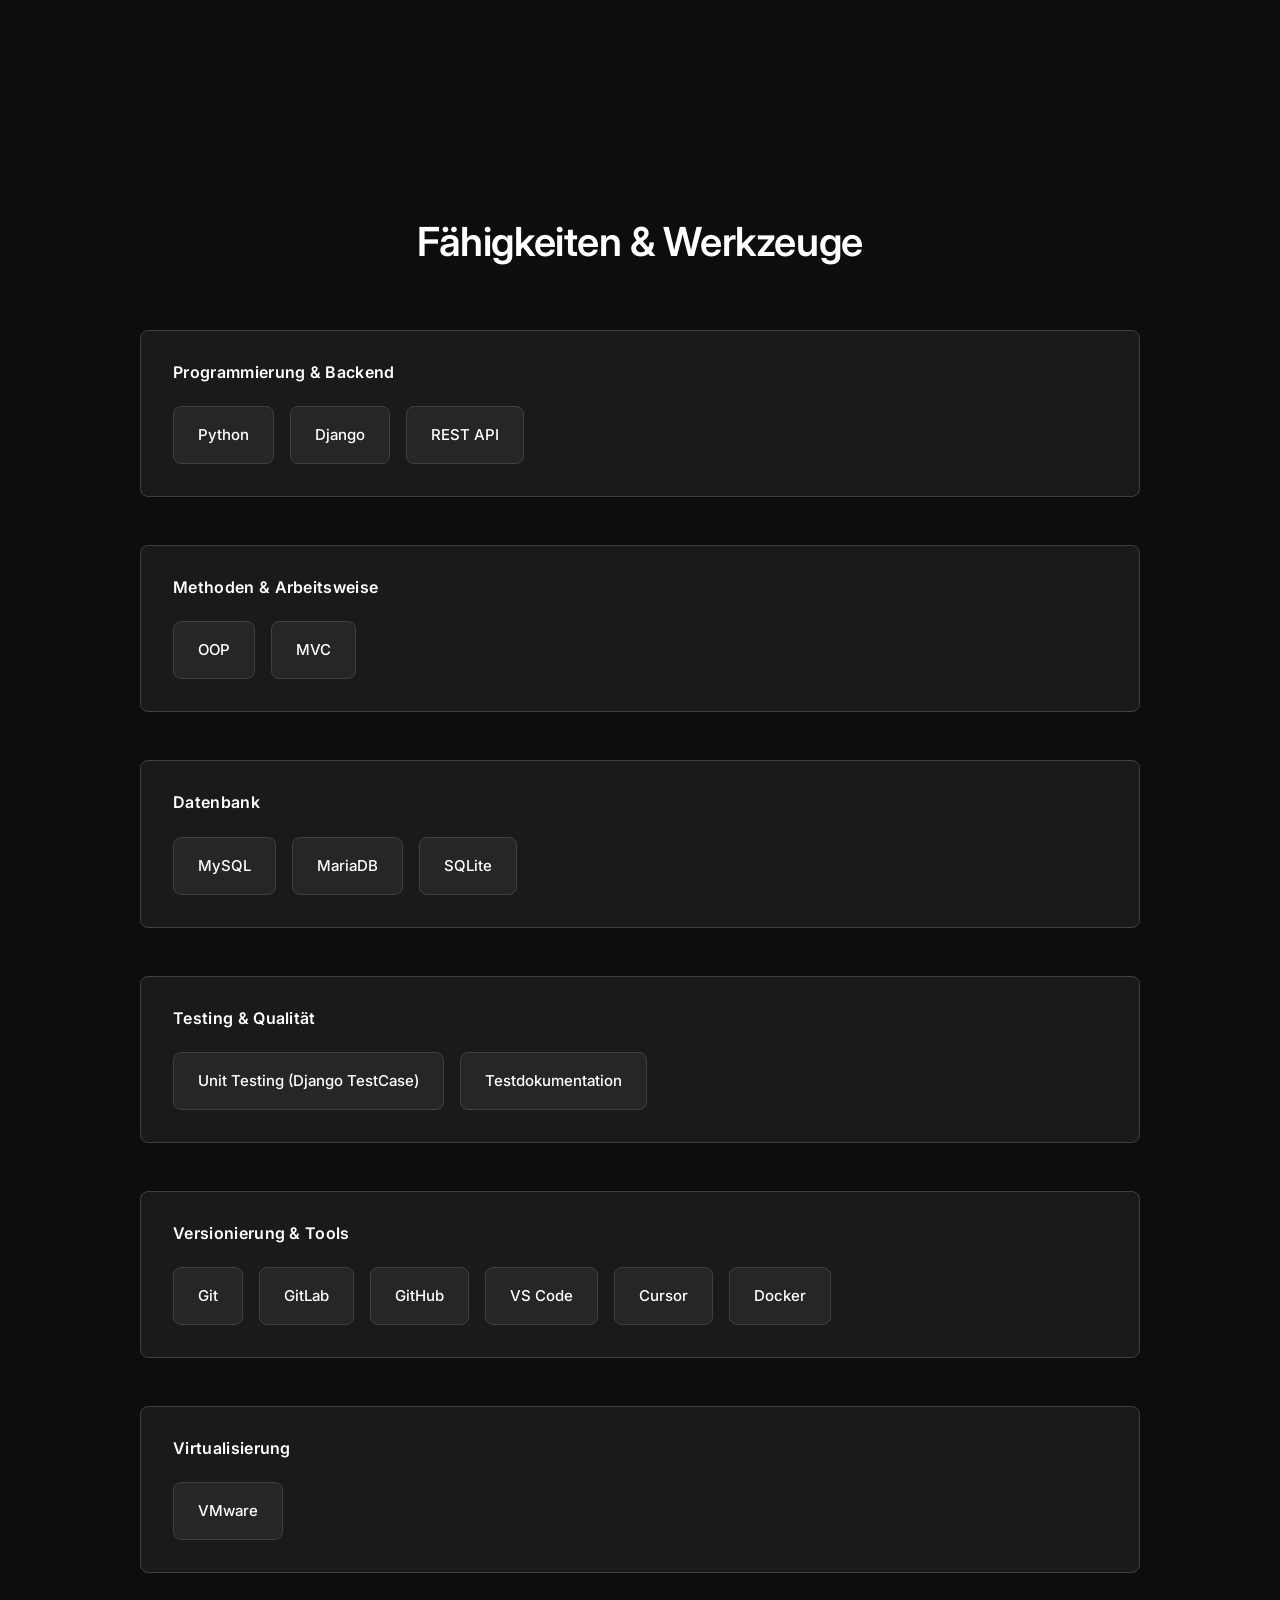
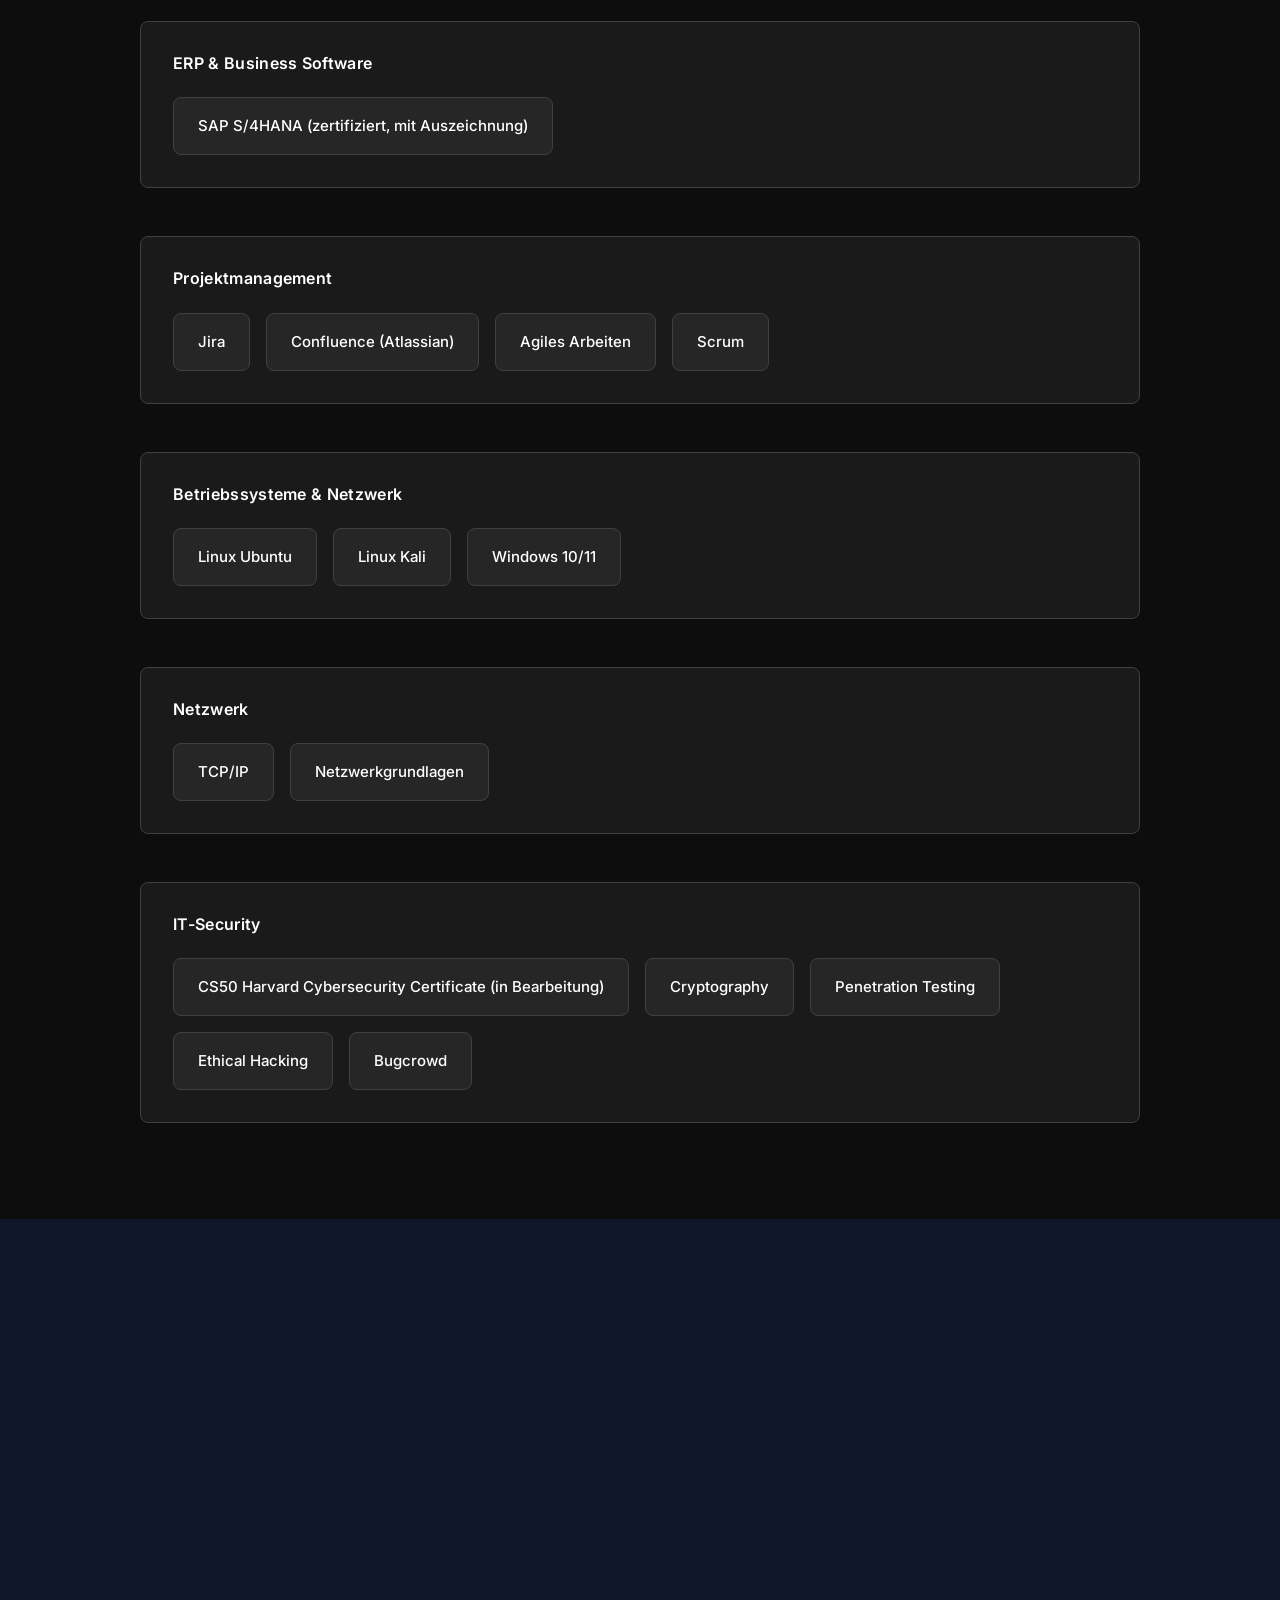
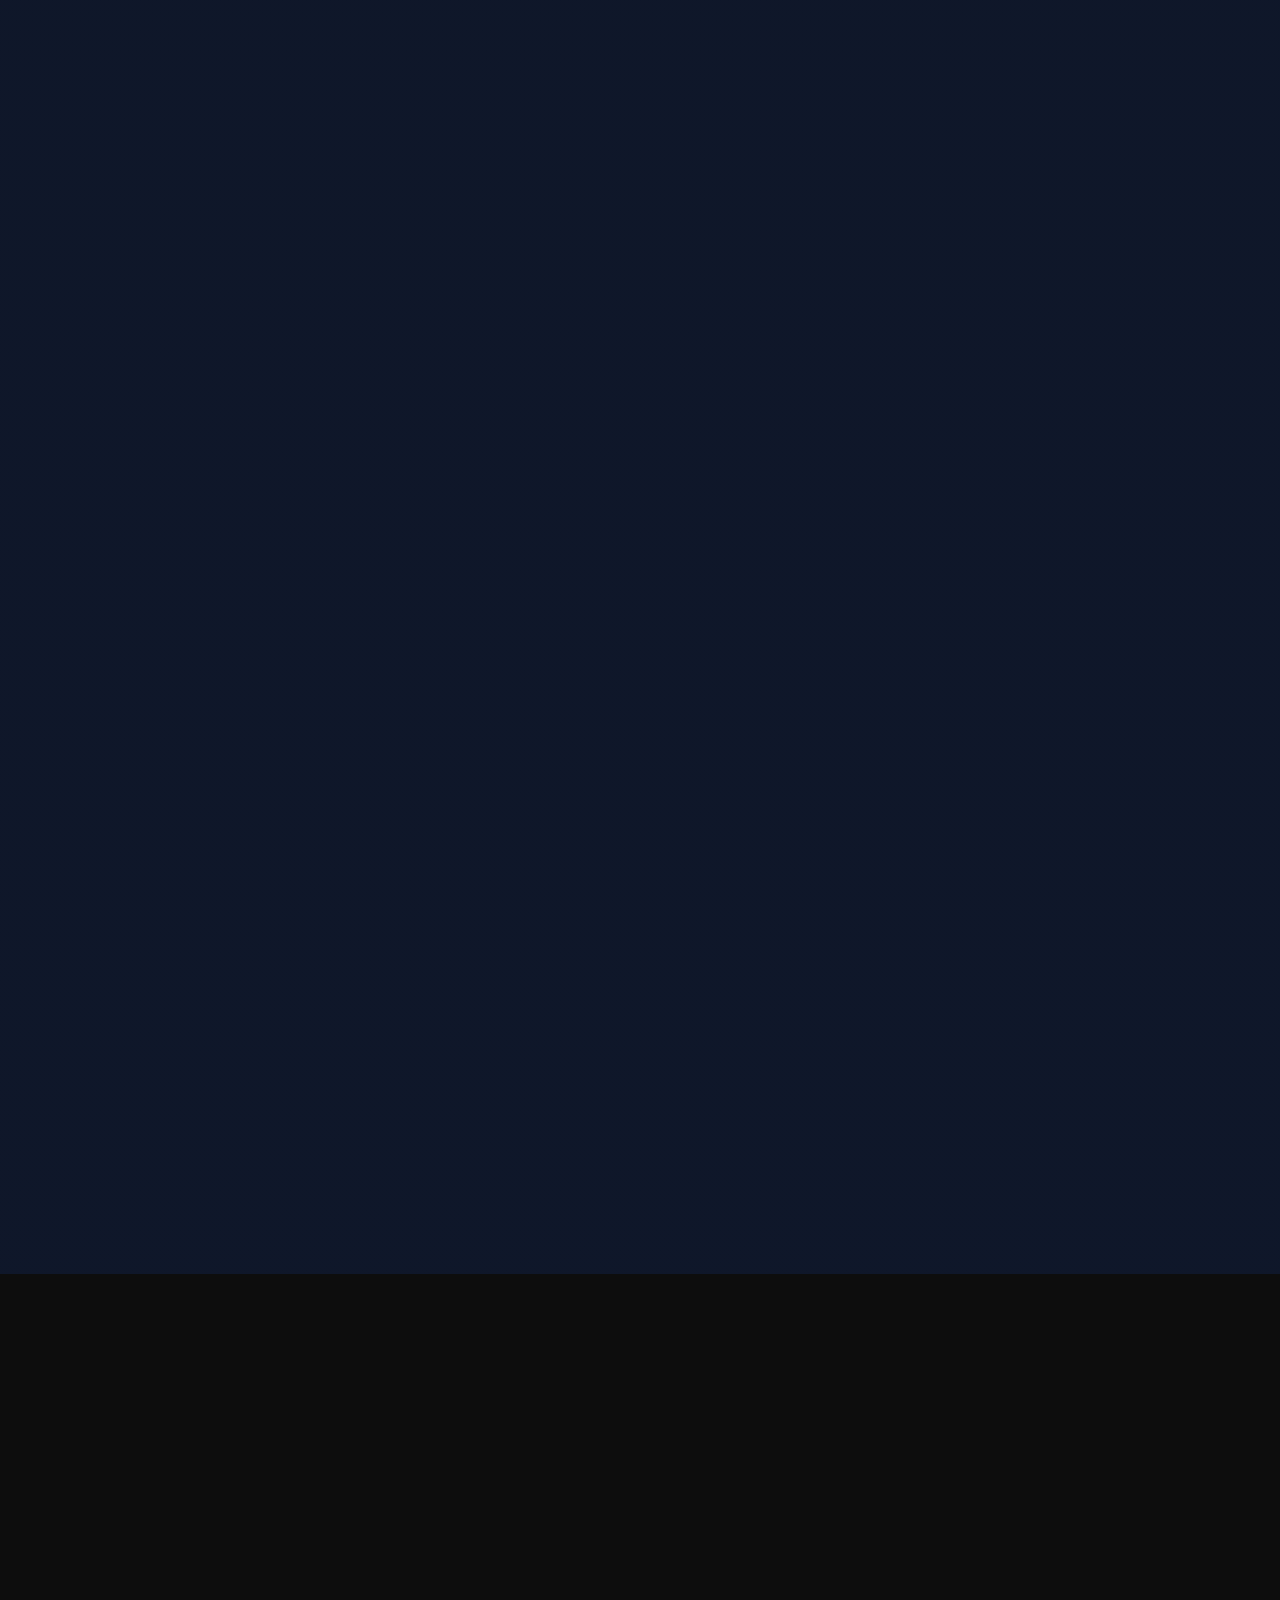
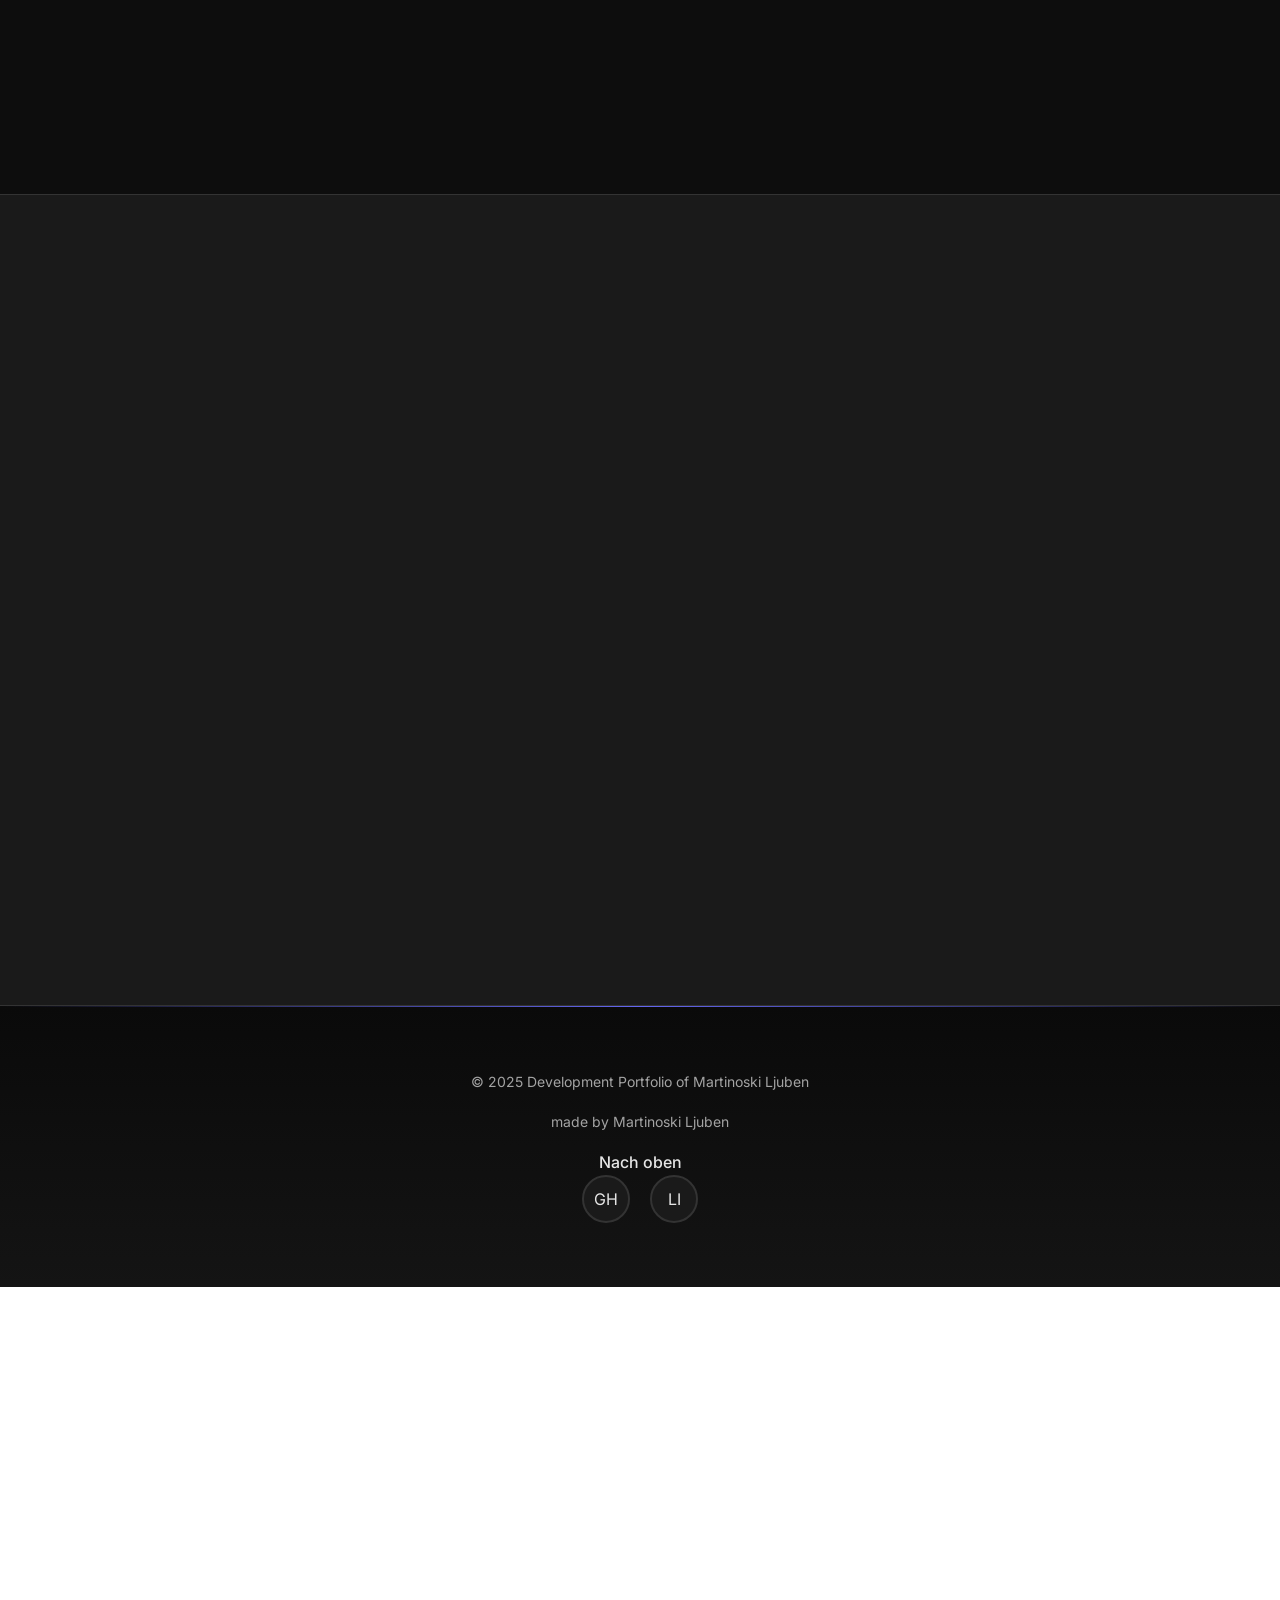
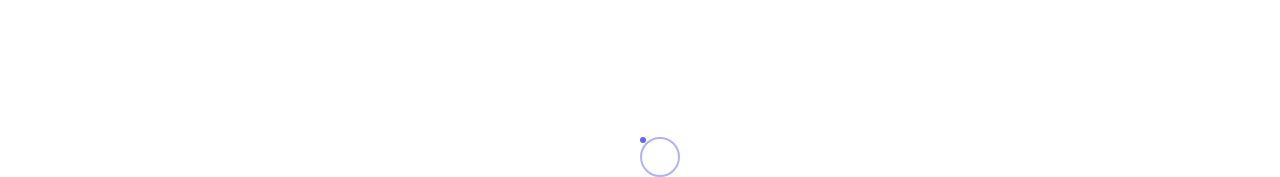
==== commit 21ed7a74: "skills änderungen" ====
--- a/index.html
+++ b/index.html
@@ -98,7 +98,8 @@
                         Hallo! Ich absolviere derzeit eine Umschulung zum Fachinformatiker Anwendungsentwicklung in Deutschland. Diese Umschulung markiert einen Neuanfang in meiner Karriere mit dem Schwerpunkt Softwareentwicklung und Technologie.
                     </p>
                     <p>
-                        Meine Interessen umfassen Python-Programmierung, anwendungsentwicklungstechnologien und diverse Softwareprojekte. Ich bin begeistert davon, effiziente und benutzerfreundliche Anwendungen zu entwickeln und komplexe Probleme durch Code zu lösen.
+                        Meine Interessen umfassen Python-Programmierung, anwendungsentwicklungstechnologien und diverse Softwareprojekte. Ich bin begeistert davon, effiziente und benutzerfreundliche Anwendungen zu entwickeln und komplexe Probleme durch Code zu lösen. Mein Fokus liegt auf Backend-Entwicklung mit Python,Django and Flask,sauberem Code, Testabdeckung und strukturierter Projektmanagment.
+                        Ergänzend erarbeite ich mir aktiv Kenntnisse in IT-Security(cs50-Harward-Cybersecurity Certificate(momentan in progress),Cryptography,Penetration Testing,Ethical Hacking, Bugcrowd etc.) und Linux-Server-Administration.
                     </p>
                     <p>
                         Diese Website dient mir als Portfolio und Lernlabor, in dem ich meine Fortschritte dokumentiere, Projekte teile und die Fähigkeiten präsentiere, die ich während meiner Umschulung entwickle.
@@ -112,23 +113,95 @@
         <section id="skills" class="section animate-on-scroll">
             <div class="container">
                 <h2 class="section-title">Fähigkeiten & Werkzeuge</h2>
-                <div class="skills-grid stagger-children">
-                    <span class="skill-tag">Python</span>
-                    <span class="skill-tag">HTML</span>
-                    <span class="skill-tag">CSS</span>
-                    <span class="skill-tag">JavaScript (beginner)</span>
-                    <span class="skill-tag">Git</span>
-                    <span class="skill-tag">GitHub</span>
-                    <span class="skill-tag">Visual Studio Code</span>
-                    <span class="skill-tag">Cursor</span>
-                    <span class="skill-tag">Linux</span>
-                    <span class="skill-tag">Windows</span>
-                    <span class="skill-tag">Command Line</span>
-                    <span class="skill-tag">Problem Solving</span>
-                    <span class="skill-tag">Microsoft Office</span>
-                    <span class="skill-tag">Arbeiten mit Frameworks wie Django und Flask</span>
-                    <span class="skill-tag">Linux Ubuntu Anfänger</span>
-                 </div>
+                <div class="skills-categories stagger-children">
+                    <div class="skills-category">
+                        <h3 class="skills-category-title">Programmierung &amp; Backend</h3>
+                        <div class="skills-grid">
+                            <span class="skill-tag">Python</span>
+                            <span class="skill-tag">Django</span>
+                            <span class="skill-tag">REST API</span>
+                        </div>
+                    </div>
+                    <div class="skills-category">
+                        <h3 class="skills-category-title">Methoden &amp; Arbeitsweise</h3>
+                        <div class="skills-grid">
+                            <span class="skill-tag">OOP</span>
+                            <span class="skill-tag">MVC</span>
+                        </div>
+                    </div>
+                    <div class="skills-category">
+                        <h3 class="skills-category-title">Datenbank</h3>
+                        <div class="skills-grid">
+                            <span class="skill-tag">MySQL</span>
+                            <span class="skill-tag">MariaDB</span>
+                            <span class="skill-tag">SQLite</span>
+                        </div>
+                    </div>
+                    <div class="skills-category">
+                        <h3 class="skills-category-title">Testing &amp; Qualität</h3>
+                        <div class="skills-grid">
+                            <span class="skill-tag">Unit Testing (Django TestCase)</span>
+                            <span class="skill-tag">Testdokumentation</span>
+                        </div>
+                    </div>
+                    <div class="skills-category">
+                        <h3 class="skills-category-title">Versionierung &amp; Tools</h3>
+                        <div class="skills-grid">
+                            <span class="skill-tag">Git</span>
+                            <span class="skill-tag">GitLab</span>
+                            <span class="skill-tag">GitHub</span>
+                            <span class="skill-tag">VS Code</span>
+                            <span class="skill-tag">Cursor</span>
+                            <span class="skill-tag">Docker</span>
+                        </div>
+                    </div>
+                    <div class="skills-category">
+                        <h3 class="skills-category-title">Virtualisierung</h3>
+                        <div class="skills-grid">
+                            <span class="skill-tag">VMware</span>
+                        </div>
+                    </div>
+                    <div class="skills-category">
+                        <h3 class="skills-category-title">ERP &amp; Business Software</h3>
+                        <div class="skills-grid">
+                            <span class="skill-tag">SAP S/4HANA (zertifiziert, mit Auszeichnung)</span>
+                        </div>
+                    </div>
+                    <div class="skills-category">
+                        <h3 class="skills-category-title">Projektmanagement</h3>
+                        <div class="skills-grid">
+                            <span class="skill-tag">Jira</span>
+                            <span class="skill-tag">Confluence (Atlassian)</span>
+                            <span class="skill-tag">Agiles Arbeiten</span>
+                            <span class="skill-tag">Scrum</span>
+                        </div>
+                    </div>
+                    <div class="skills-category">
+                        <h3 class="skills-category-title">Betriebssysteme &amp; Netzwerk</h3>
+                        <div class="skills-grid">
+                            <span class="skill-tag">Linux Ubuntu</span>
+                            <span class="skill-tag">Linux Kali</span>
+                            <span class="skill-tag">Windows 10/11</span>
+                        </div>
+                    </div>
+                    <div class="skills-category">
+                        <h3 class="skills-category-title">Netzwerk</h3>
+                        <div class="skills-grid">
+                            <span class="skill-tag">TCP/IP</span>
+                            <span class="skill-tag">Netzwerkgrundlagen</span>
+                        </div>
+                    </div>
+                    <div class="skills-category">
+                        <h3 class="skills-category-title">IT-Security</h3>
+                        <div class="skills-grid">
+                            <span class="skill-tag">CS50 Harvard Cybersecurity Certificate (in Bearbeitung)</span>
+                            <span class="skill-tag">Cryptography</span>
+                            <span class="skill-tag">Penetration Testing</span>
+                            <span class="skill-tag">Ethical Hacking</span>
+                            <span class="skill-tag">Bugcrowd</span>
+                        </div>
+                    </div>
+                </div>
             </div>
         </section>
         <!-- Skills section end -->
--- a/styles.css
+++ b/styles.css
@@ -655,13 +655,34 @@
 }
 
 /* Skills section */
+.skills-categories {
+    display: flex;
+    flex-direction: column;
+    gap: var(--space-6);
+    max-width: 1000px;
+    margin: 0 auto;
+}
+
+.skills-category {
+    padding: var(--space-4);
+    background: var(--bg-secondary);
+    border: 1px solid var(--border-default);
+    border-radius: var(--border-radius);
+}
+
+.skills-category-title {
+    font-size: 1rem;
+    font-weight: 600;
+    color: var(--text-primary);
+    margin-bottom: var(--space-3);
+    letter-spacing: 0.02em;
+}
+
 .skills-grid {
     display: flex;
     flex-wrap: wrap;
     gap: var(--space-2);
-    justify-content: center;
-    max-width: 900px;
-    margin: 0 auto;
+    justify-content: flex-start;
 }
 
 .skill-tag {
@@ -1805,6 +1826,19 @@
     }
 
     /* Mobile skills */
+    .skills-categories {
+        gap: var(--space-4);
+    }
+
+    .skills-category {
+        padding: var(--space-3);
+    }
+
+    .skills-category-title {
+        font-size: 0.9rem;
+        text-align: center;
+    }
+
     .skills-grid {
         justify-content: center;
         gap: var(--spacing-sm);
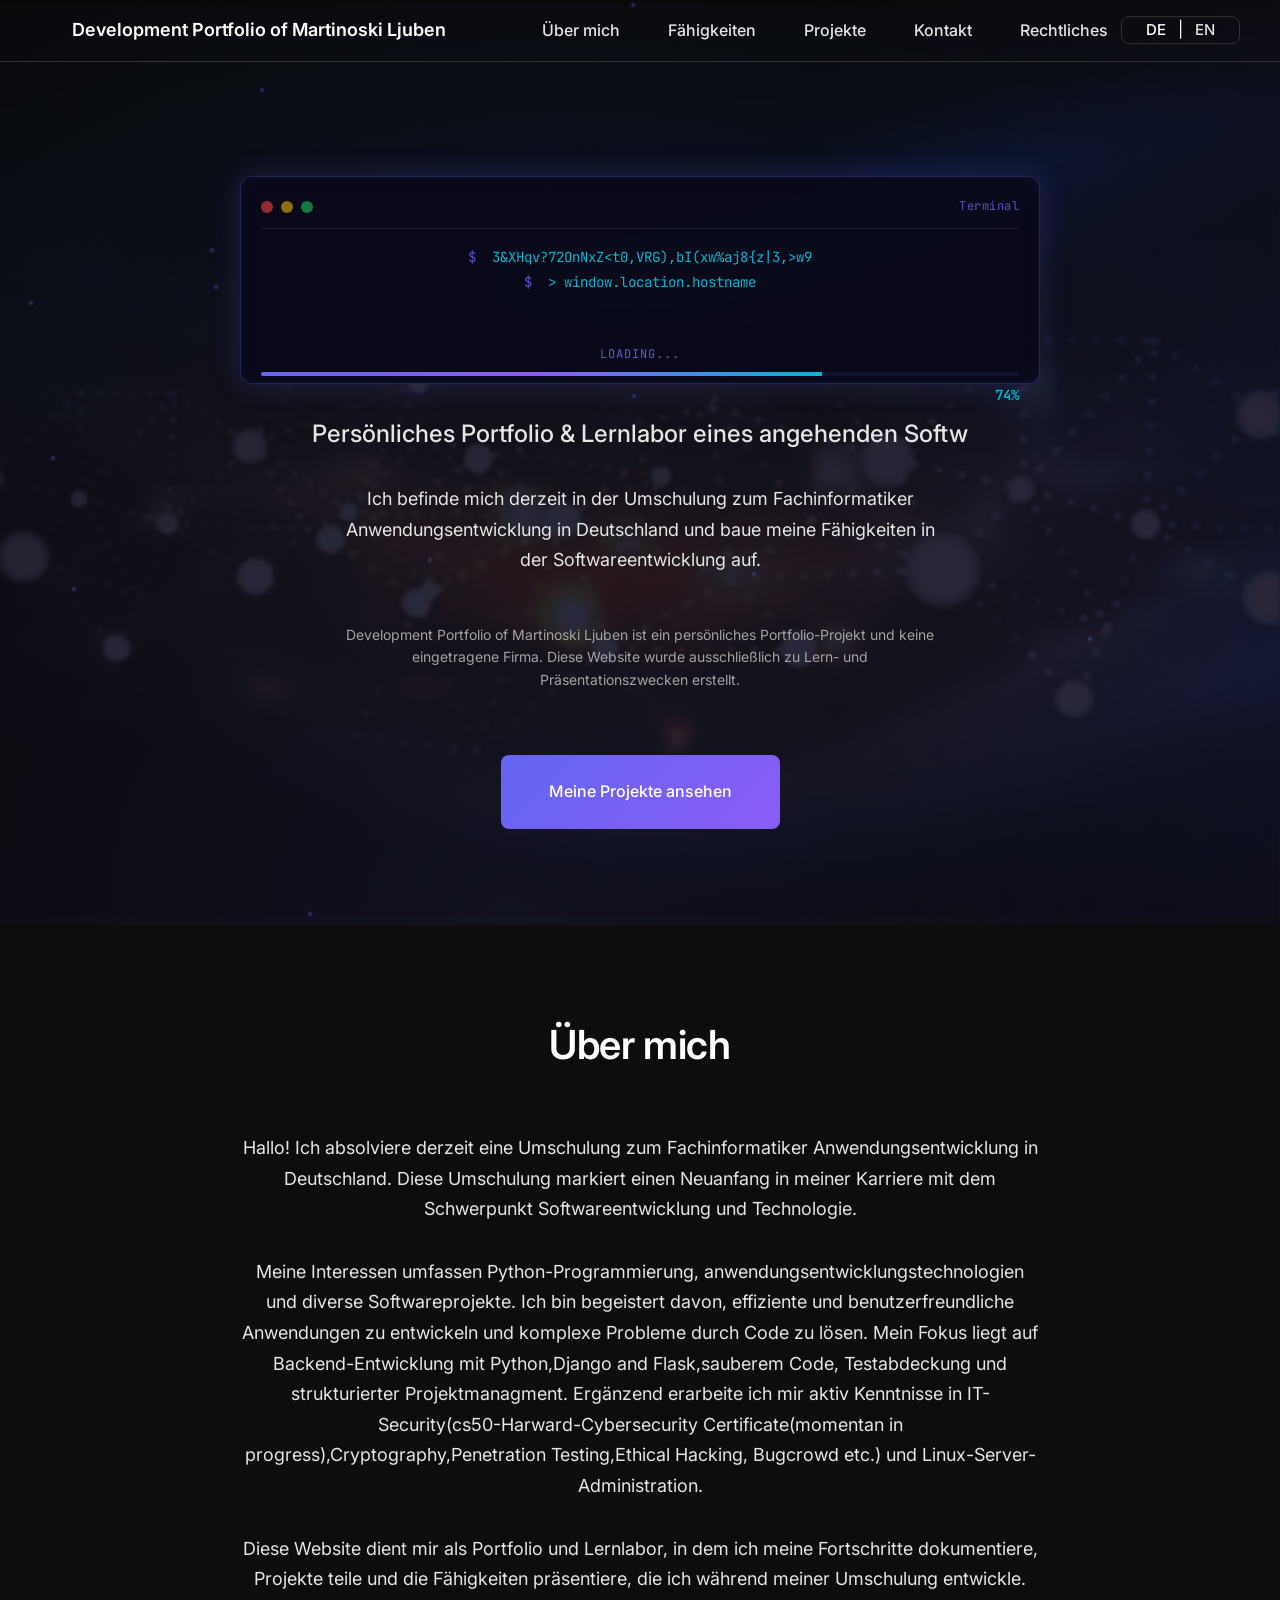
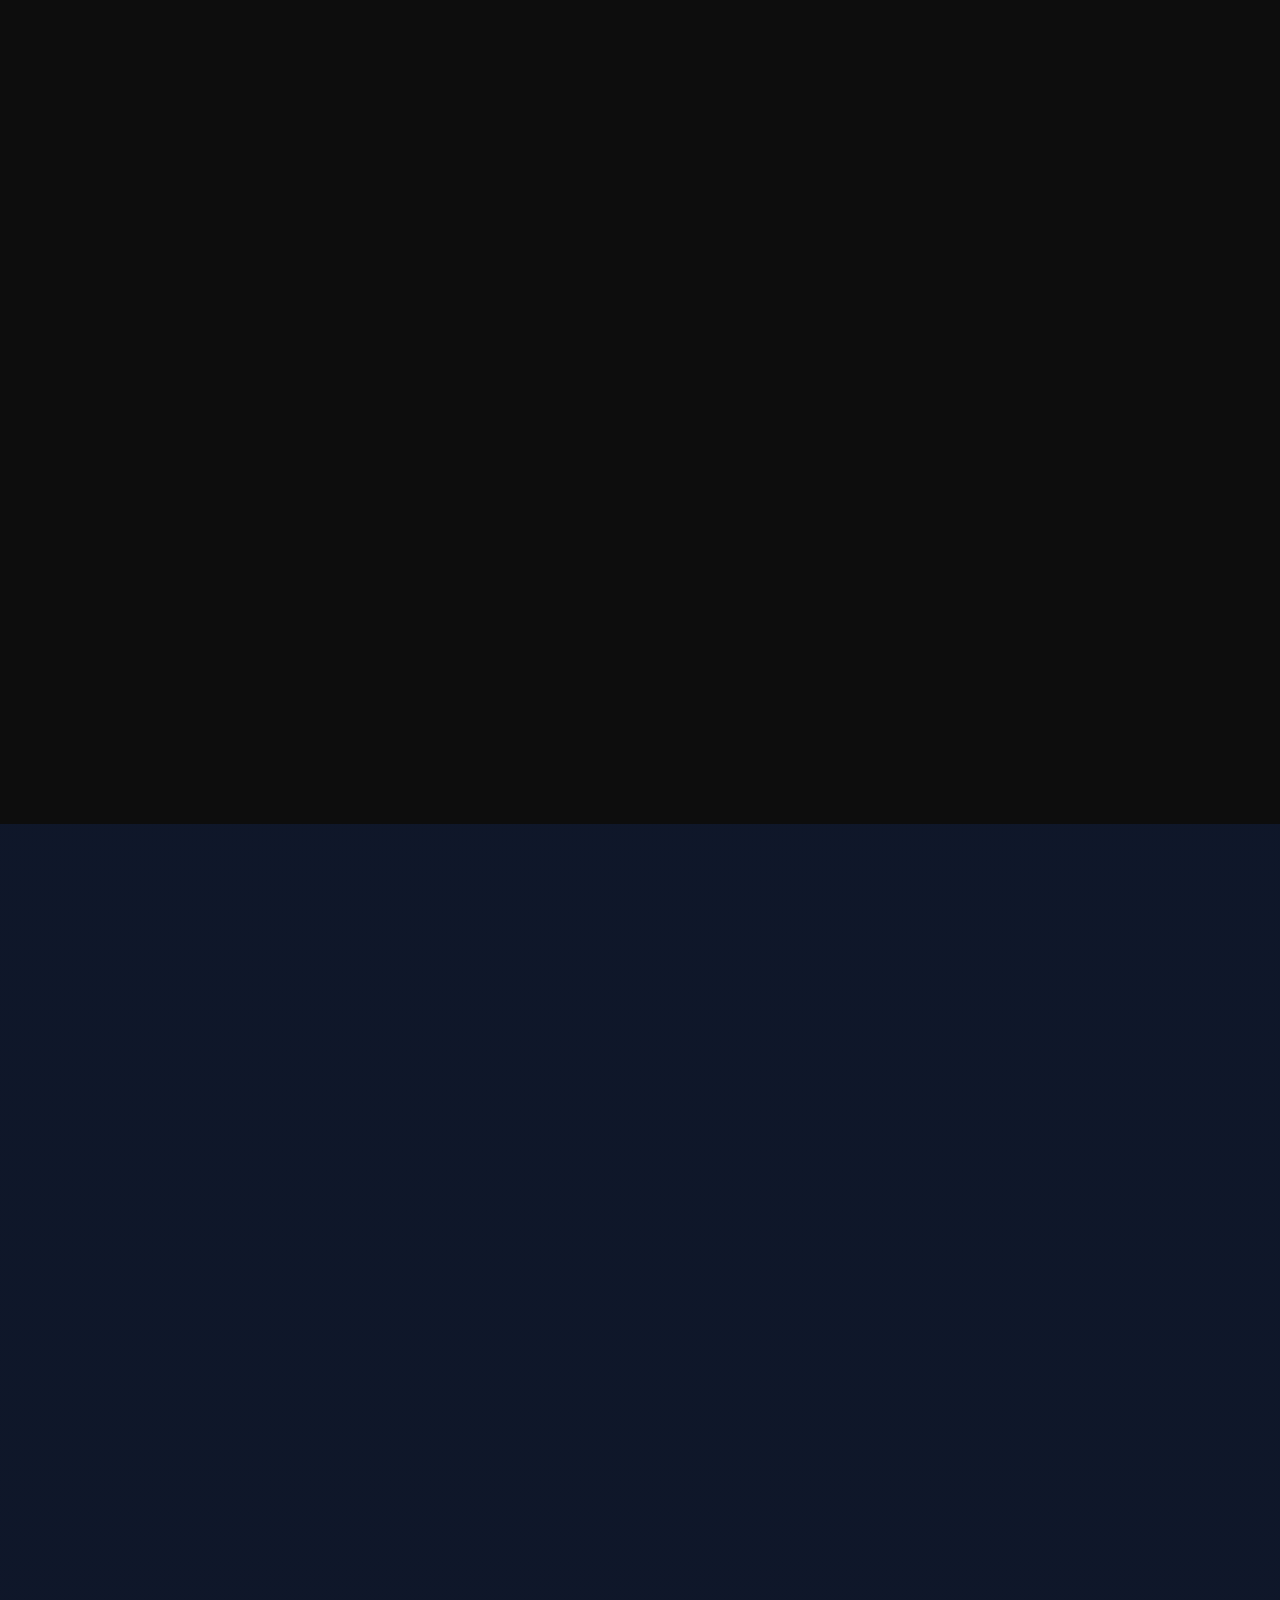
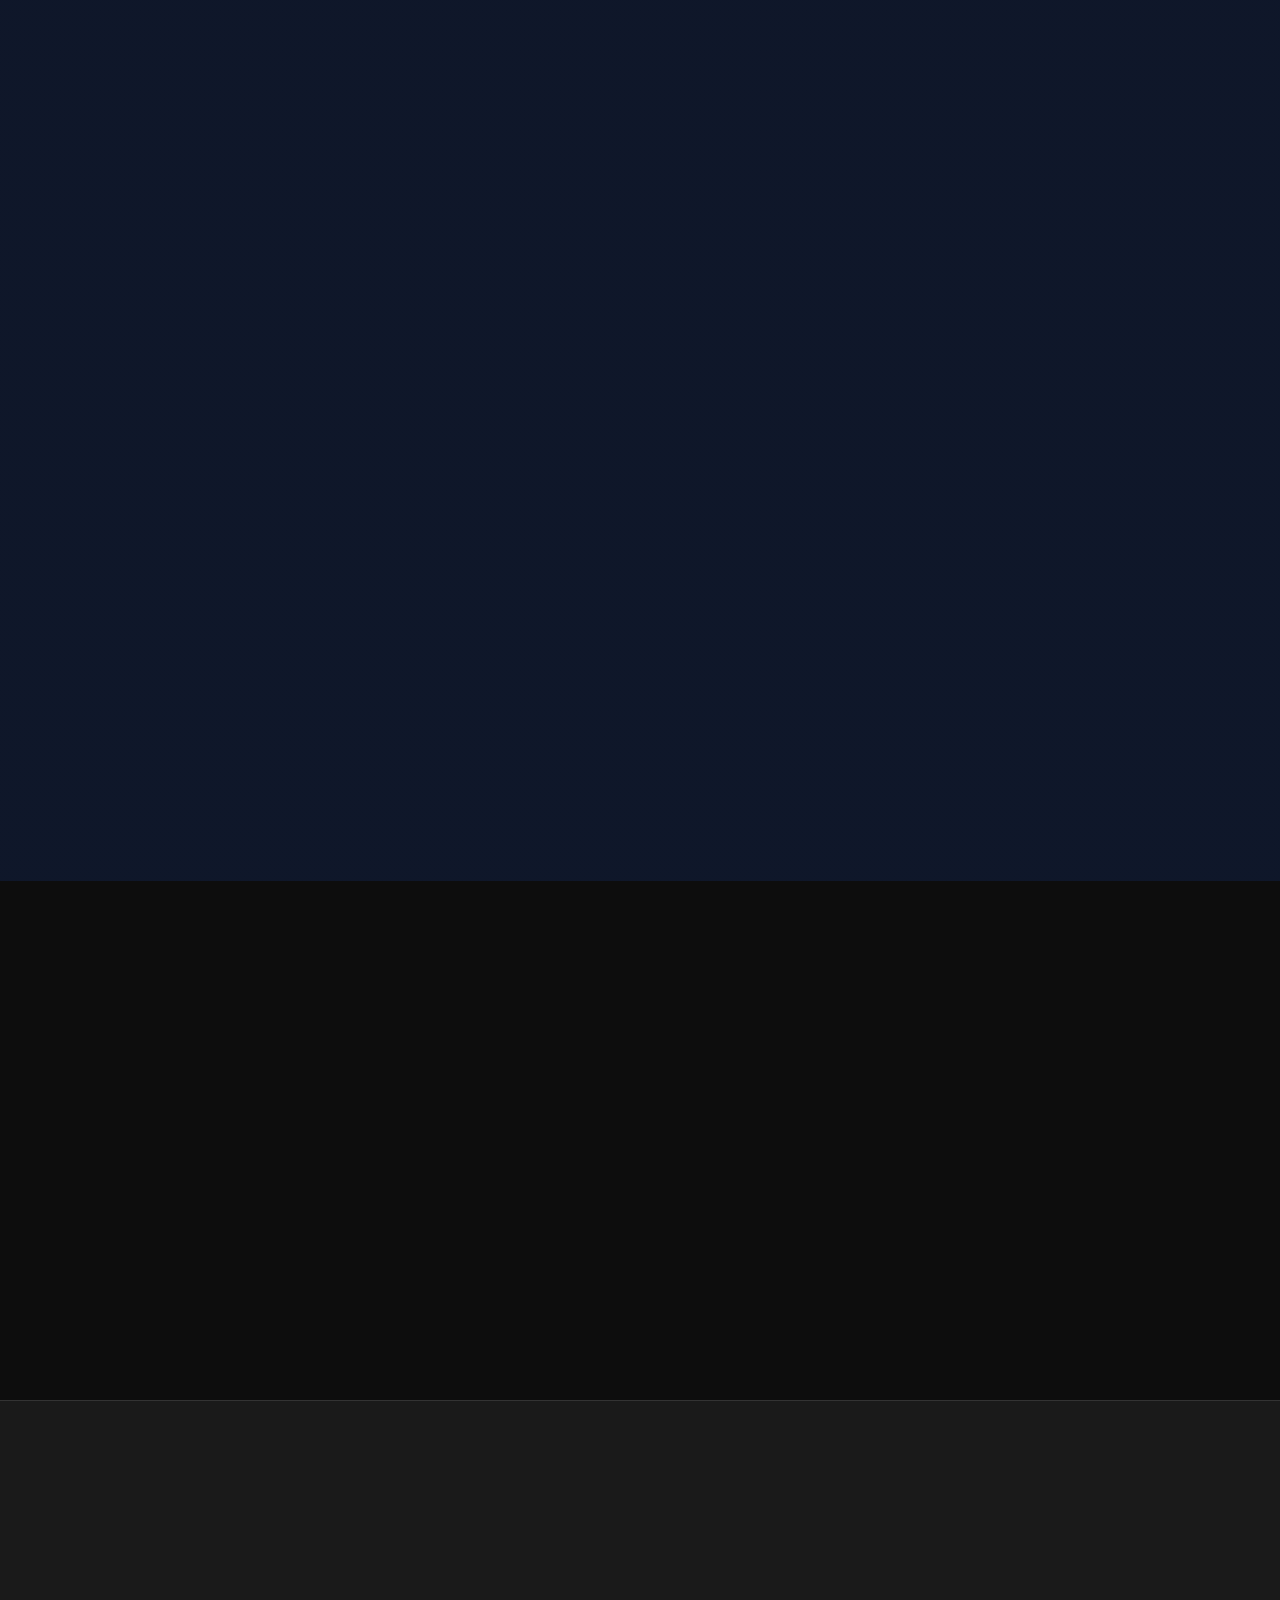
==== commit a4908bc4: "Neue Projekt Maschine-Service" ====
--- a/index.html
+++ b/index.html
@@ -290,6 +290,22 @@
                         <a href="#" class="project-link">Im Vollbild ansehen</a>
                     </div>
 
+                    <div class="project-card" data-modal-target="maschine-service-modal">
+                        <h3 class="project-title">Maschine-Serviceverwaltungssystem mit Ready-Gate-Validierung</h3>
+                        <p class="project-description">
+                            Django-basiertes Serviceticket-System für Maschinenparks mit strukturiertem 6-stufigem Workflow, Ready-Gate-Validierung und automatisch generierten Checklisten.
+                        </p>
+                        <div class="project-tags">
+                            <span class="project-tag">Python</span>
+                            <span class="project-tag">Django</span>
+                            <span class="project-tag">SQLite</span>
+                            <span class="project-tag">Backend</span>
+                            <span class="project-tag">Testing</span>
+                            <span class="project-tag">Admin</span>
+                        </div>
+                        <a href="#" class="project-link">Im Vollbild ansehen</a>
+                    </div>
+
                     <!-- COPY THIS BLOCK to add more projects -->
                     <!--
                     <div class="project-card" data-modal-target="[modal-id]">
@@ -656,6 +672,78 @@
                             <li>• code-view.png.png</li>
                             <li>• readme.png.png</li>
                             <li>• terminal-setup.png.png</li>
+                        </ul>
+                    </div>
+                </div>
+            </div>
+        </div>
+    </div>
+
+    <!-- Maschine-Serviceverwaltungssystem Modal -->
+    <div id="maschine-service-modal" class="project-modal">
+        <div class="modal-overlay" onclick="closeProjectModal('maschine-service-modal')" ontouchstart="" style="touch-action: manipulation;"></div>
+        <div class="modal-content">
+            <button class="modal-close" onclick="closeProjectModal('maschine-service-modal')">&times;</button>
+            <div class="modal-body">
+                <div class="modal-info">
+                    <h2 class="modal-title">Maschine-Serviceverwaltungssystem mit Ready-Gate-Validierung</h2>
+                    <p class="modal-subtitle">
+                        Ein Django-Backend-Projekt für die Verwaltung von Maschinen-Servicetickets im Industrieumfeld. Der Fokus liegt auf Workflow-Integrität, sauberer Schichtentrennung (Models → Validators → Services) und automatisierten Qualitätssicherungen.
+                    </p>
+                    <div class="modal-section">
+                        <h4 class="modal-section-title">Hauptfunktionen</h4>
+                        <ul class="modal-list">
+                            <li>6-stufiger Ticket-Workflow: NEU → INFORMATIONEN SAMMELN → BEREIT → IN BEARBEITUNG → GELÖST → GESCHLOSSEN</li>
+                            <li>Ready-Gate-Validierung: Tickets können erst auf BEREIT gesetzt werden, wenn Titel, Beschreibung, Symptome und Auftrittsdatum vollständig sind — mit prozentualem Vollständigkeits-Score (0–100%)</li>
+                            <li>Automatische Checklisten-Erstellung beim Anlegen eines Tickets, basierend auf Template-Vorlagen je Ticket-Typ (Störung, Anfrage, Änderung)</li>
+                            <li>Geschäftsregeln per Validator: kein direkter Sprung von NEU zu GELÖST, CRITICAL-Tickets können nicht auf NIEDRIG zurückgestuft werden</li>
+                            <li>3 Service-Klassen (<code>TicketService</code>, <code>MachineService</code>, <code>ChecklistService</code>) mit Statistik-Dashboard, Überfälligkeitserkennung (&gt;30 Tage) und Erledigungsgrad-Berechnung</li>
+                            <li>Eigene Django Admin Actions und vollständige Admin-Oberfläche</li>
+                        </ul>
+                    </div>
+                    <div class="modal-section">
+                        <h4 class="modal-section-title">Technischer Stack</h4>
+                        <ul class="modal-list">
+                            <li>Backend: Python 3.14 / Django 6.0.4, SQLite</li>
+                            <li>Architektur: Separation of Concerns — <code>models.py</code> (Struktur), <code>validators.py</code> (Regeln), <code>services.py</code> (Business-Logik)</li>
+                            <li>Dokumentation: ER-Diagramm, Klassendiagramm, Aktivitätsdiagramm, Testprotokoll (25 Testfälle), Wirtschaftlichkeitsanalyse</li>
+                        </ul>
+                    </div>
+                    <div class="modal-section">
+                        <h4 class="modal-section-title">Testing</h4>
+                        <ul class="modal-list">
+                            <li>19 Unit-Tests geschrieben — alle bestanden (19/19)</li>
+                            <li>Tests decken Models, Ready-Gate-Validierung, Status-Übergänge, Prioritätsregeln und Service-Methoden ab</li>
+                        </ul>
+                    </div>
+                    <div class="modal-pills">
+                        <span class="project-tag">Python</span>
+                        <span class="project-tag">Django</span>
+                        <span class="project-tag">SQLite</span>
+                        <span class="project-tag">Backend</span>
+                        <span class="project-tag">Testing</span>
+                        <span class="project-tag">Admin</span>
+                    </div>
+                </div>
+                <div class="modal-media">
+                    <div class="project-gallery" id="maschine-service-gallery">
+                        <img src="assets/maschine_service/maschinen_liste.png.png" alt="Maschinenliste Django Admin" onclick="openImageLightbox(this.src, this.alt)" onerror="handleImageError(this)" title="Maschinenliste in der Django-Admin-Oberfläche - Klicken zum Vergrößern">
+                        <img src="assets/maschine_service/Ready-Gate-Validierungsfehler%20bei%20unvollst%C3%A4ndigem%20Ticket.png" alt="Ready-Gate-Validierungsfehler" onclick="openImageLightbox(this.src, this.alt)" onerror="handleImageError(this)" title="Ready-Gate blockiert unvollständiges Ticket - Klicken zum Vergrößern">
+                        <img src="assets/maschine_service/ER-Diagramm.png" alt="ER-Diagramm" onclick="openImageLightbox(this.src, this.alt)" onerror="handleImageError(this)" title="Entity-Relationship-Diagramm - Klicken zum Vergrößern">
+                        <img src="assets/maschine_service/Klassendiagramm-Maschine-Servicewervaltungssystem.png" alt="Klassendiagramm" onclick="openImageLightbox(this.src, this.alt)" onerror="handleImageError(this)" title="Klassendiagramm des Serviceticket-Systems - Klicken zum Vergrößern">
+                        <img src="assets/maschine_service/Aktivit%C3%A4tsdiagramm.png" alt="Aktivitätsdiagramm" onclick="openImageLightbox(this.src, this.alt)" onerror="handleImageError(this)" title="Aktivitätsdiagramm des Ticket-Workflows - Klicken zum Vergrößern">
+                        <img src="assets/maschine_service/22%20bestandene%20Unit-Tests%20im%20Terminal.png" alt="Unit-Tests im Terminal" onclick="openImageLightbox(this.src, this.alt)" onerror="handleImageError(this)" title="Bestandene Unit-Tests im Terminal - Klicken zum Vergrößern">
+                    </div>
+                    <div class="image-error-message" id="maschine-service-error-msg" style="display: none;">
+                        <p><strong>Hinweis: Bilder werden geladen...</strong></p>
+                        <p>Stellen Sie sicher, dass die Bilder im Ordner <code>assets/maschine_service/</code> vorhanden sind:</p>
+                        <ul style="list-style: none; padding: 0; margin-top: 1rem;">
+                            <li>• maschinen_liste.png.png</li>
+                            <li>• Ready-Gate-Validierungsfehler bei unvollständigem Ticket.png</li>
+                            <li>• ER-Diagramm.png</li>
+                            <li>• Klassendiagramm-Maschine-Servicewervaltungssystem.png</li>
+                            <li>• Aktivitätsdiagramm.png</li>
+                            <li>• 22 bestandene Unit-Tests im Terminal.png</li>
                         </ul>
                     </div>
                 </div>
@@ -746,6 +834,19 @@
                     }
                 }
             }
+
+            // Check Maschine Service gallery
+            const maschineServiceGallery = document.getElementById('maschine-service-gallery');
+            if (maschineServiceGallery) {
+                const msImages = maschineServiceGallery.querySelectorAll('img');
+                const msErrorElements = maschineServiceGallery.querySelectorAll('div[style*="Bild nicht gefunden"]');
+                if (msImages.length === 0 && msErrorElements.length > 0) {
+                    const errorMsg = document.getElementById('maschine-service-error-msg');
+                    if (errorMsg) {
+                        errorMsg.style.display = 'block';
+                    }
+                }
+            }
         }
 
         function openProjectModal(modalId, evt) {
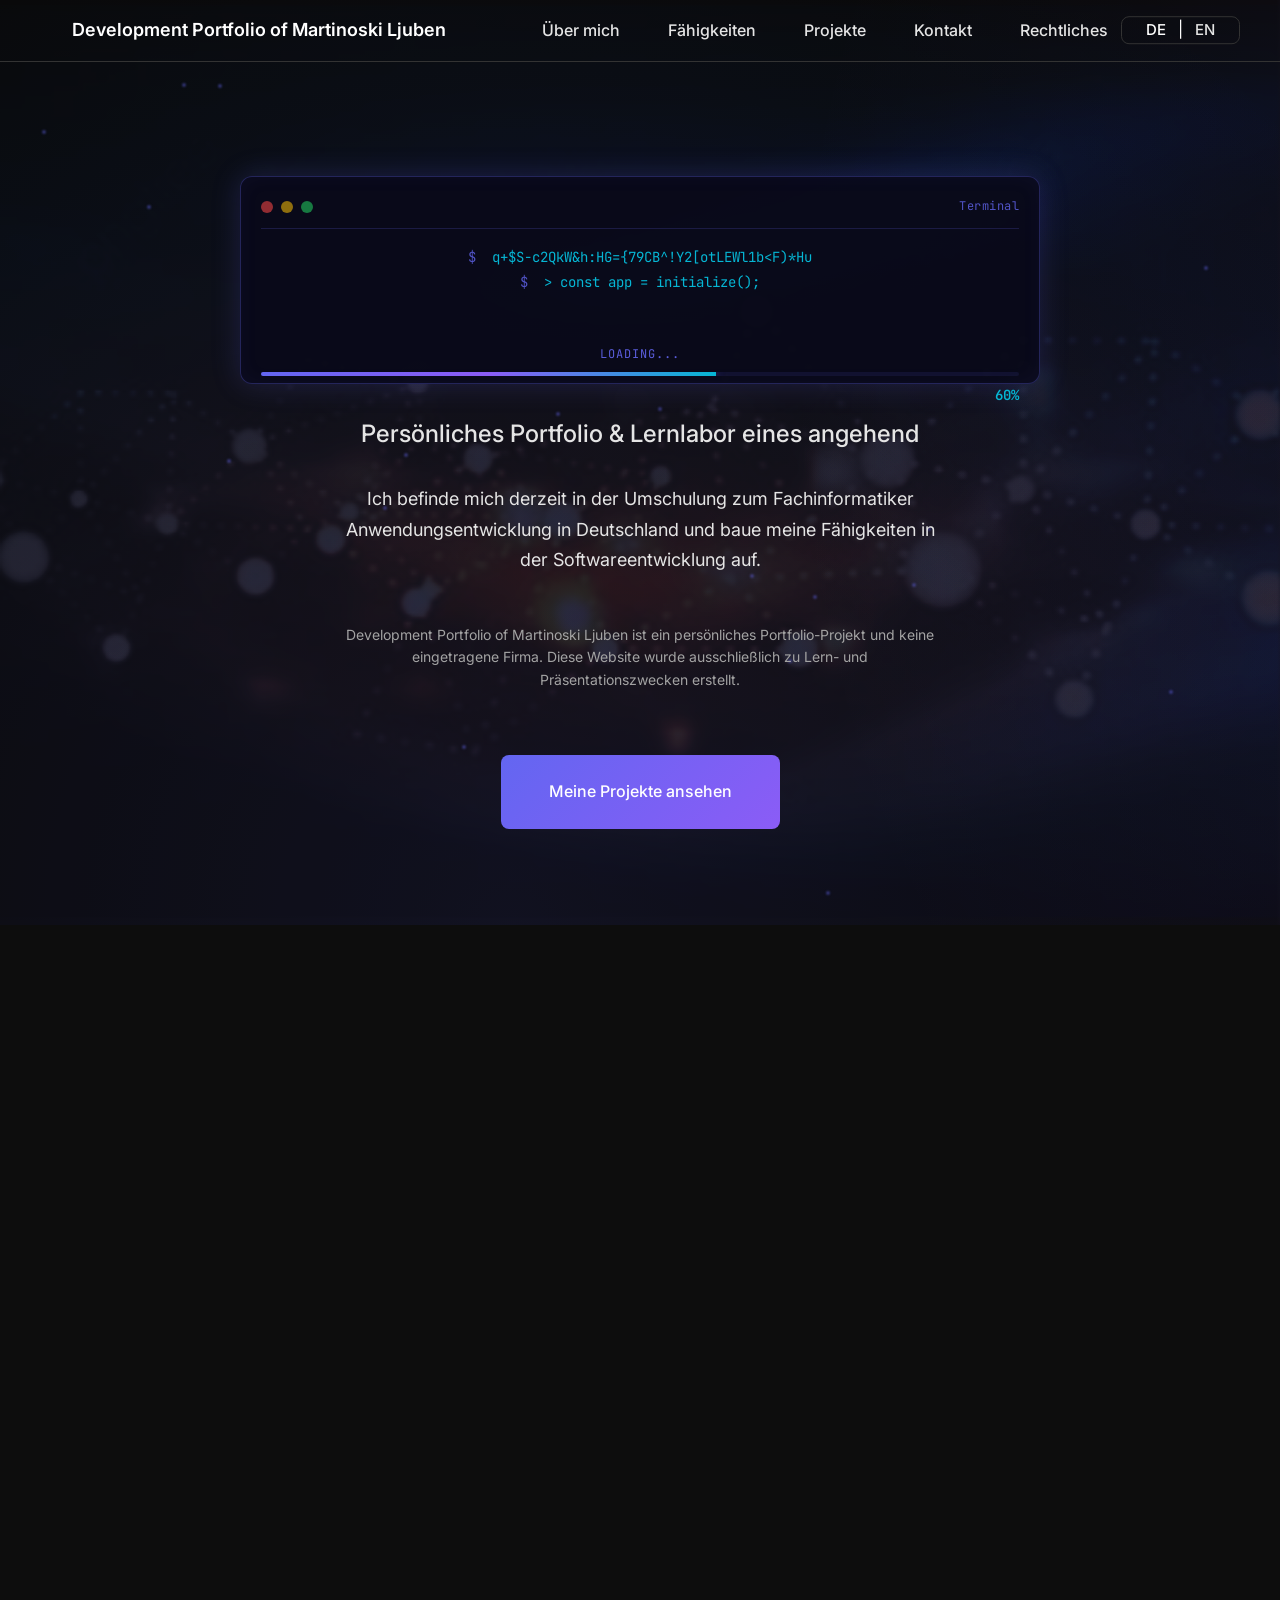
==== commit 140ef9b8: "änderungen" ====
--- a/index.html
+++ b/index.html
@@ -214,16 +214,12 @@
                     <div class="project-card" data-modal-target="warehouse-modal">
                         <h3 class="project-title">LagerverwaltungsApp (v1.5.0)</h3>
                         <p class="project-description">
-                            Ein modernes Logistik-Dashboard aus meiner IHK-Ausbildung, das Fahrer-Check-ins automatisiert und Torzuweisungen in Echtzeit steuert.
+                            Teambeitrag: Python-Backend-Entwicklung für ein Lager-Verwaltungssystem mit Fahrer-Check-in und Echtzeit-Torverwaltung. Ich übernahm einen Teil der serverseitigen Logik mit FastAPI und SQLite.
                         </p>
                         <div class="project-tags">
-                            <span class="project-tag">React 18</span>
-                            <span class="project-tag">TypeScript</span>
-                            <span class="project-tag">Python FastAPI</span>
+                            <span class="project-tag">Python</span>
+                            <span class="project-tag">FastAPI</span>
                             <span class="project-tag">SQLAlchemy</span>
-                            <span class="project-tag">WebSockets</span>
-                            <span class="project-tag">Electron</span>
-                            <span class="project-tag">Tailwind CSS</span>
                             <span class="project-tag">SQLite</span>
                         </div>
                         <a href="#" class="project-link">Im Vollbild ansehen</a>
@@ -464,42 +460,29 @@
                 <div class="modal-info">
                     <h2 class="modal-title">LagerverwaltungsApp (v1.5.0)</h2>
                     <p class="modal-subtitle">
-                        Echtzeit-Torverwaltung für Lager mit Fahrer-Self-Service-Portal und Operator-Dashboard.
+                        Teambeitrag: Python-Backend-Entwicklung für ein Lager-Verwaltungssystem mit Fahrer-Check-in und Echtzeit-Torverwaltung. Ich übernahm einen Teil der serverseitigen Logik mit FastAPI und SQLite.
                     </p>
                     <div class="modal-section">
-                        <h4 class="modal-section-title">Hauptfunktionen</h4>
-                        <ul class="modal-list">
-                            <li>Fahrerportal für Check-ins (mehrsprachig, Referenznummern)</li>
-                            <li>Live-Dashboard mit Drag-and-Drop-Torzuweisung</li>
-                            <li>Automatische Torvergabe und Status-Tracking</li>
-                            <li>Strenge Validierung reduziert Eingabefehler</li>
-                        </ul>
-                    </div>
-                    <div class="modal-section">
-                        <h4 class="modal-section-title">Technischer Stack</h4>
-                        <ul class="modal-list">
-                            <li>Backend: Python FastAPI, SQLAlchemy, WebSockets, SQLite</li>
-                            <li>Frontend: React 18 + TypeScript + Vite, Tailwind CSS, Zustand</li>
-                            <li>Desktop: Electron-Wrapper für portable Windows Builds</li>
-                        </ul>
-                    </div>
-                    <div class="modal-section">
-                        <h4 class="modal-section-title">Ergebnisse</h4>
-                        <ul class="modal-list">
-                            <li>Check-in-Zeit von 2–3 Minuten auf &lt;1 Minute reduziert</li>
-                            <li>DSGVO-konform mit minimaler Datenspeicherung</li>
-                            <li>Offline-fähige lokale Bereitstellung, kein Cloud-Zwang</li>
-                            <li>Einsatzbereit und braucht noch testing ins Feld</li>
-                        </ul>
+                        <h4 class="modal-section-title">Hauptfunktionen / Features</h4>
+                        <ul class="modal-list">
+                            <li>Implementierung einzelner FastAPI-Endpunkte für die Fahrer-Check-in-Logik</li>
+                            <li>Datenbankmodelle mit SQLAlchemy (SQLite) für Fahrer- und Tordaten</li>
+                            <li>Eingabevalidierung und Fehlerbehandlung auf Serverseite</li>
+                            <li>Lokales Testen der API-Endpunkte</li>
+                        </ul>
+                    </div>
+                    <div class="modal-section">
+                        <h4 class="modal-section-title">Tech Stack</h4>
+                        <ul class="modal-list">
+                            <li><strong>Mein Anteil:</strong> Python, FastAPI, SQLAlchemy, SQLite</li>
+                            <li><strong>Gesamtprojekt:</strong> React 18, TypeScript, Electron, Tailwind CSS, WebSockets</li>
+                        </ul>
+                        <p class="modal-note">Hinweis: Das vollständige Projekt umfasst weitere Komponenten (Frontend, Desktop-Wrapper), an denen ich nicht beteiligt war.</p>
                     </div>
                     <div class="modal-pills">
-                        <span class="project-tag">React 18</span>
-                        <span class="project-tag">TypeScript</span>
-                        <span class="project-tag">Python FastAPI</span>
+                        <span class="project-tag">Python</span>
+                        <span class="project-tag">FastAPI</span>
                         <span class="project-tag">SQLAlchemy</span>
-                        <span class="project-tag">WebSockets</span>
-                        <span class="project-tag">Electron</span>
-                        <span class="project-tag">Tailwind CSS</span>
                         <span class="project-tag">SQLite</span>
                     </div>
                 </div>
@@ -729,9 +712,9 @@
                     <div class="project-gallery" id="maschine-service-gallery">
                         <img src="assets/maschine_service/maschinen_liste.png.png" alt="Maschinenliste Django Admin" onclick="openImageLightbox(this.src, this.alt)" onerror="handleImageError(this)" title="Maschinenliste in der Django-Admin-Oberfläche - Klicken zum Vergrößern">
                         <img src="assets/maschine_service/Ready-Gate-Validierungsfehler%20bei%20unvollst%C3%A4ndigem%20Ticket.png" alt="Ready-Gate-Validierungsfehler" onclick="openImageLightbox(this.src, this.alt)" onerror="handleImageError(this)" title="Ready-Gate blockiert unvollständiges Ticket - Klicken zum Vergrößern">
-                        <img src="assets/maschine_service/ER-Diagramm.png" alt="ER-Diagramm" onclick="openImageLightbox(this.src, this.alt)" onerror="handleImageError(this)" title="Entity-Relationship-Diagramm - Klicken zum Vergrößern">
-                        <img src="assets/maschine_service/Klassendiagramm-Maschine-Servicewervaltungssystem.png" alt="Klassendiagramm" onclick="openImageLightbox(this.src, this.alt)" onerror="handleImageError(this)" title="Klassendiagramm des Serviceticket-Systems - Klicken zum Vergrößern">
-                        <img src="assets/maschine_service/Aktivit%C3%A4tsdiagramm.png" alt="Aktivitätsdiagramm" onclick="openImageLightbox(this.src, this.alt)" onerror="handleImageError(this)" title="Aktivitätsdiagramm des Ticket-Workflows - Klicken zum Vergrößern">
+                        <img src="assets/maschine_service/ER-Diagramm.jpg" alt="ER-Diagramm" onclick="openImageLightbox(this.src, this.alt)" onerror="handleImageError(this)" title="Entity-Relationship-Diagramm - Klicken zum Vergrößern">
+                        <img src="assets/maschine_service/Klassendiagramm-Maschine-Servicewervaltungssystem.jpg" alt="Klassendiagramm" onclick="openImageLightbox(this.src, this.alt)" onerror="handleImageError(this)" title="Klassendiagramm des Serviceticket-Systems - Klicken zum Vergrößern">
+                        <img src="assets/maschine_service/Aktivit%C3%A4tsdiagramm.jpg" alt="Aktivitätsdiagramm" onclick="openImageLightbox(this.src, this.alt)" onerror="handleImageError(this)" title="Aktivitätsdiagramm des Ticket-Workflows - Klicken zum Vergrößern">
                         <img src="assets/maschine_service/22%20bestandene%20Unit-Tests%20im%20Terminal.png" alt="Unit-Tests im Terminal" onclick="openImageLightbox(this.src, this.alt)" onerror="handleImageError(this)" title="Bestandene Unit-Tests im Terminal - Klicken zum Vergrößern">
                     </div>
                     <div class="image-error-message" id="maschine-service-error-msg" style="display: none;">
@@ -740,9 +723,9 @@
                         <ul style="list-style: none; padding: 0; margin-top: 1rem;">
                             <li>• maschinen_liste.png.png</li>
                             <li>• Ready-Gate-Validierungsfehler bei unvollständigem Ticket.png</li>
-                            <li>• ER-Diagramm.png</li>
-                            <li>• Klassendiagramm-Maschine-Servicewervaltungssystem.png</li>
-                            <li>• Aktivitätsdiagramm.png</li>
+                            <li>• ER-Diagramm.jpg</li>
+                            <li>• Klassendiagramm-Maschine-Servicewervaltungssystem.jpg</li>
+                            <li>• Aktivitätsdiagramm.jpg</li>
                             <li>• 22 bestandene Unit-Tests im Terminal.png</li>
                         </ul>
                     </div>
--- a/styles.css
+++ b/styles.css
@@ -704,6 +704,14 @@
     background: linear-gradient(135deg, #1a1a1a, #262626);
 }
 
+.modal-note {
+    margin-top: var(--space-3);
+    font-size: 0.85rem;
+    color: var(--text-secondary);
+    font-style: italic;
+    line-height: 1.5;
+}
+
 /* Projects section */
 #projects {
     position: relative;
